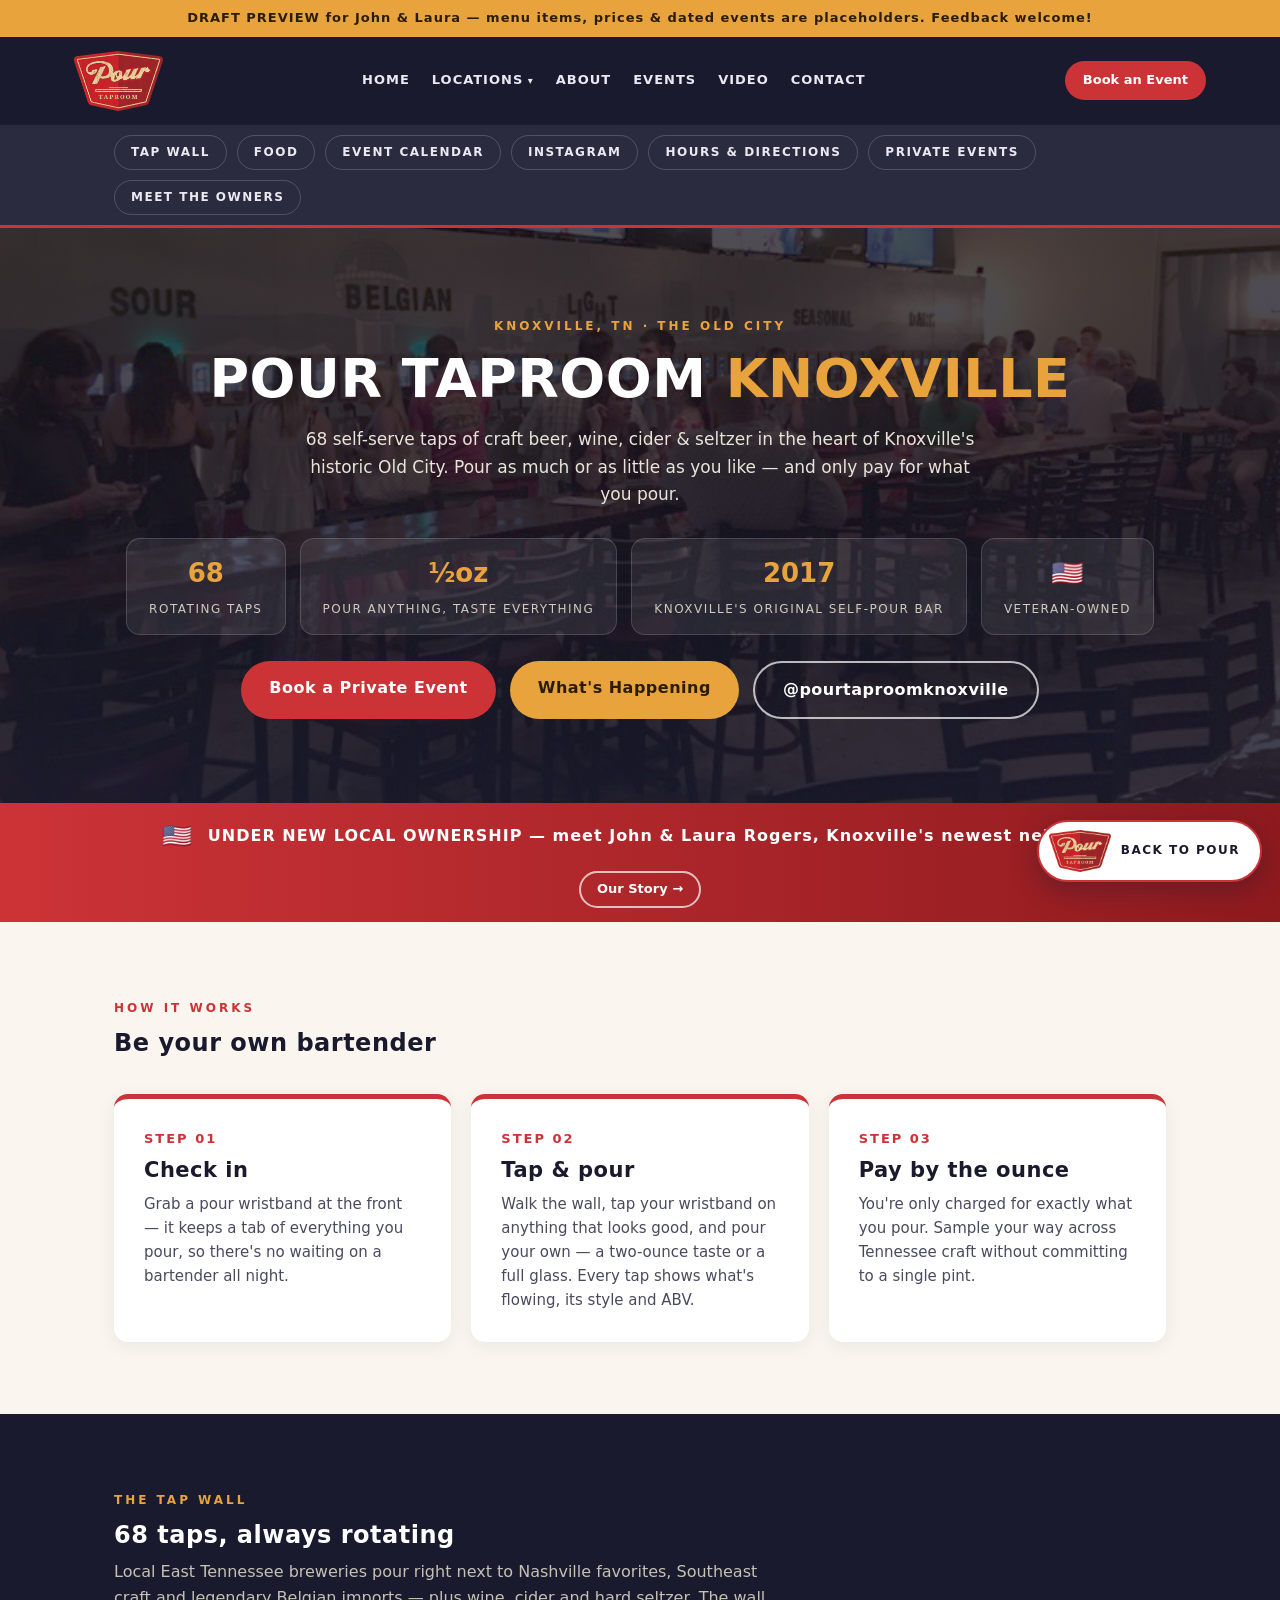
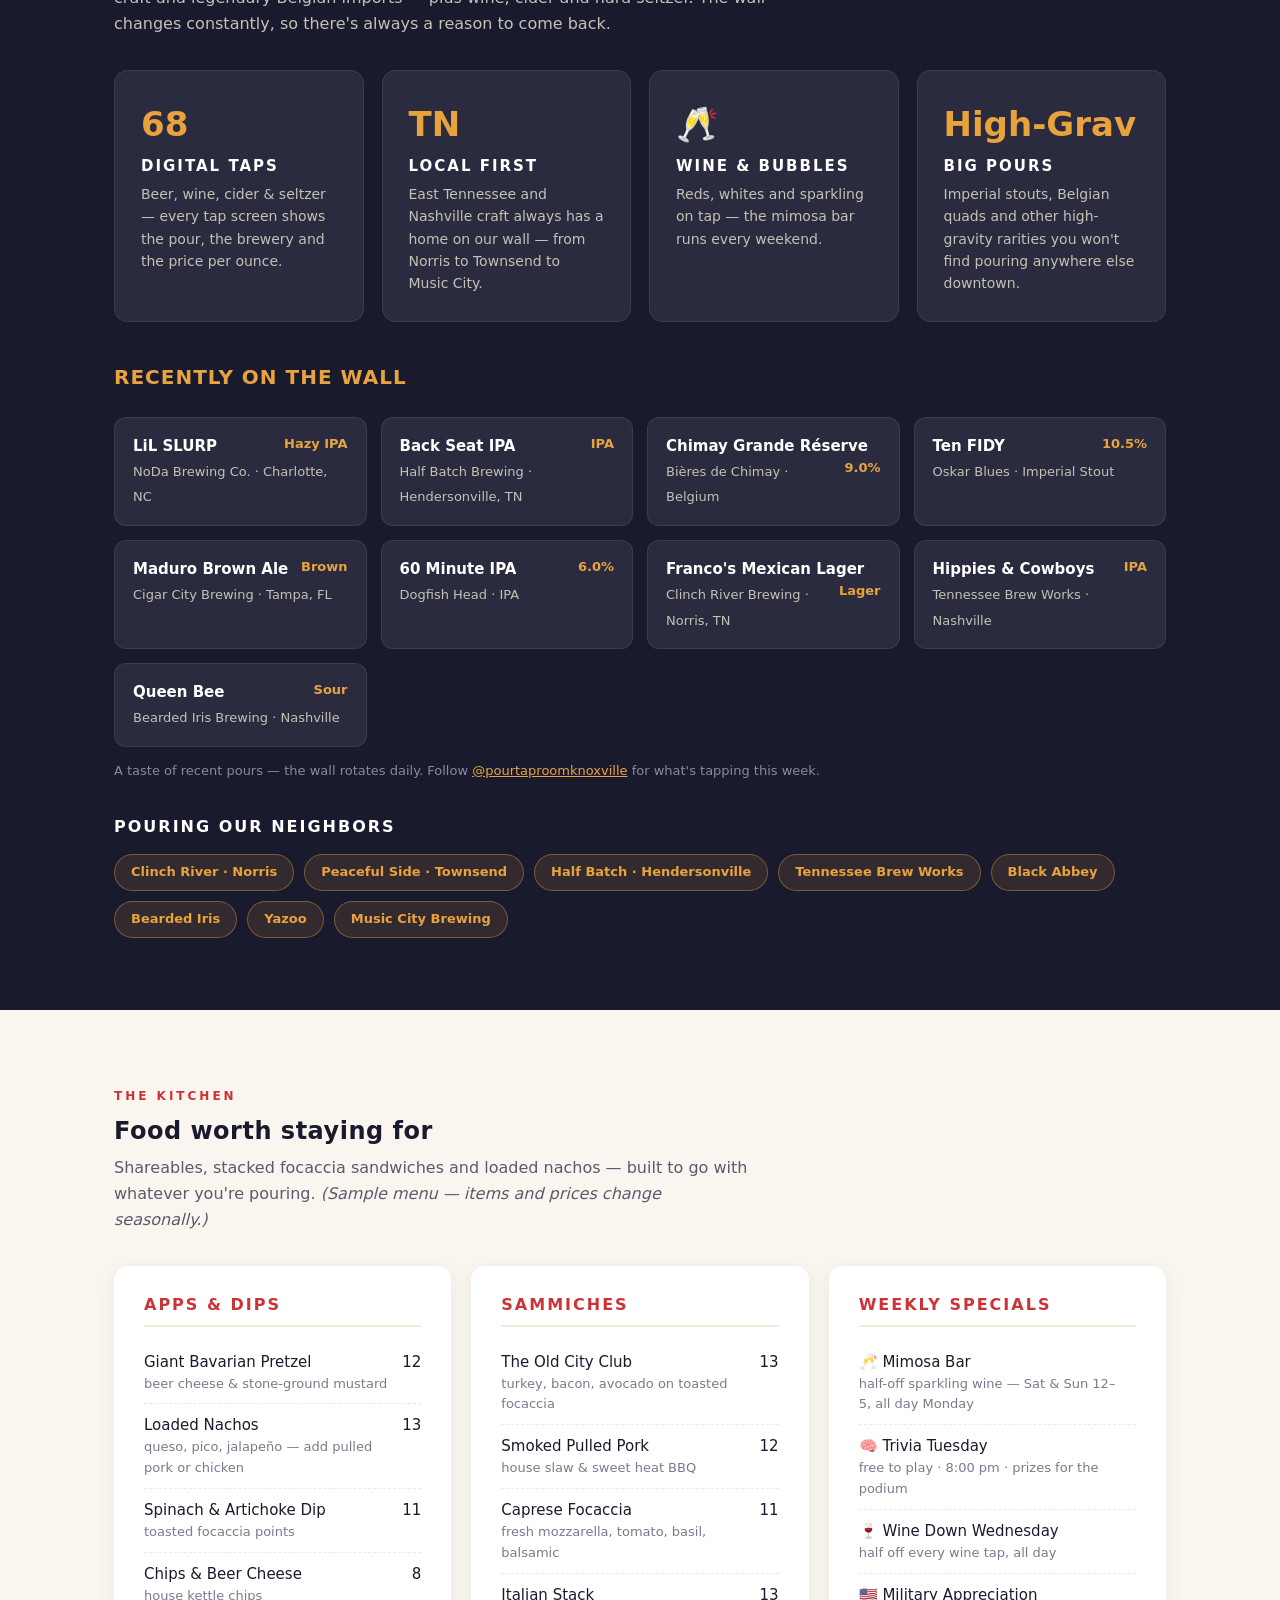
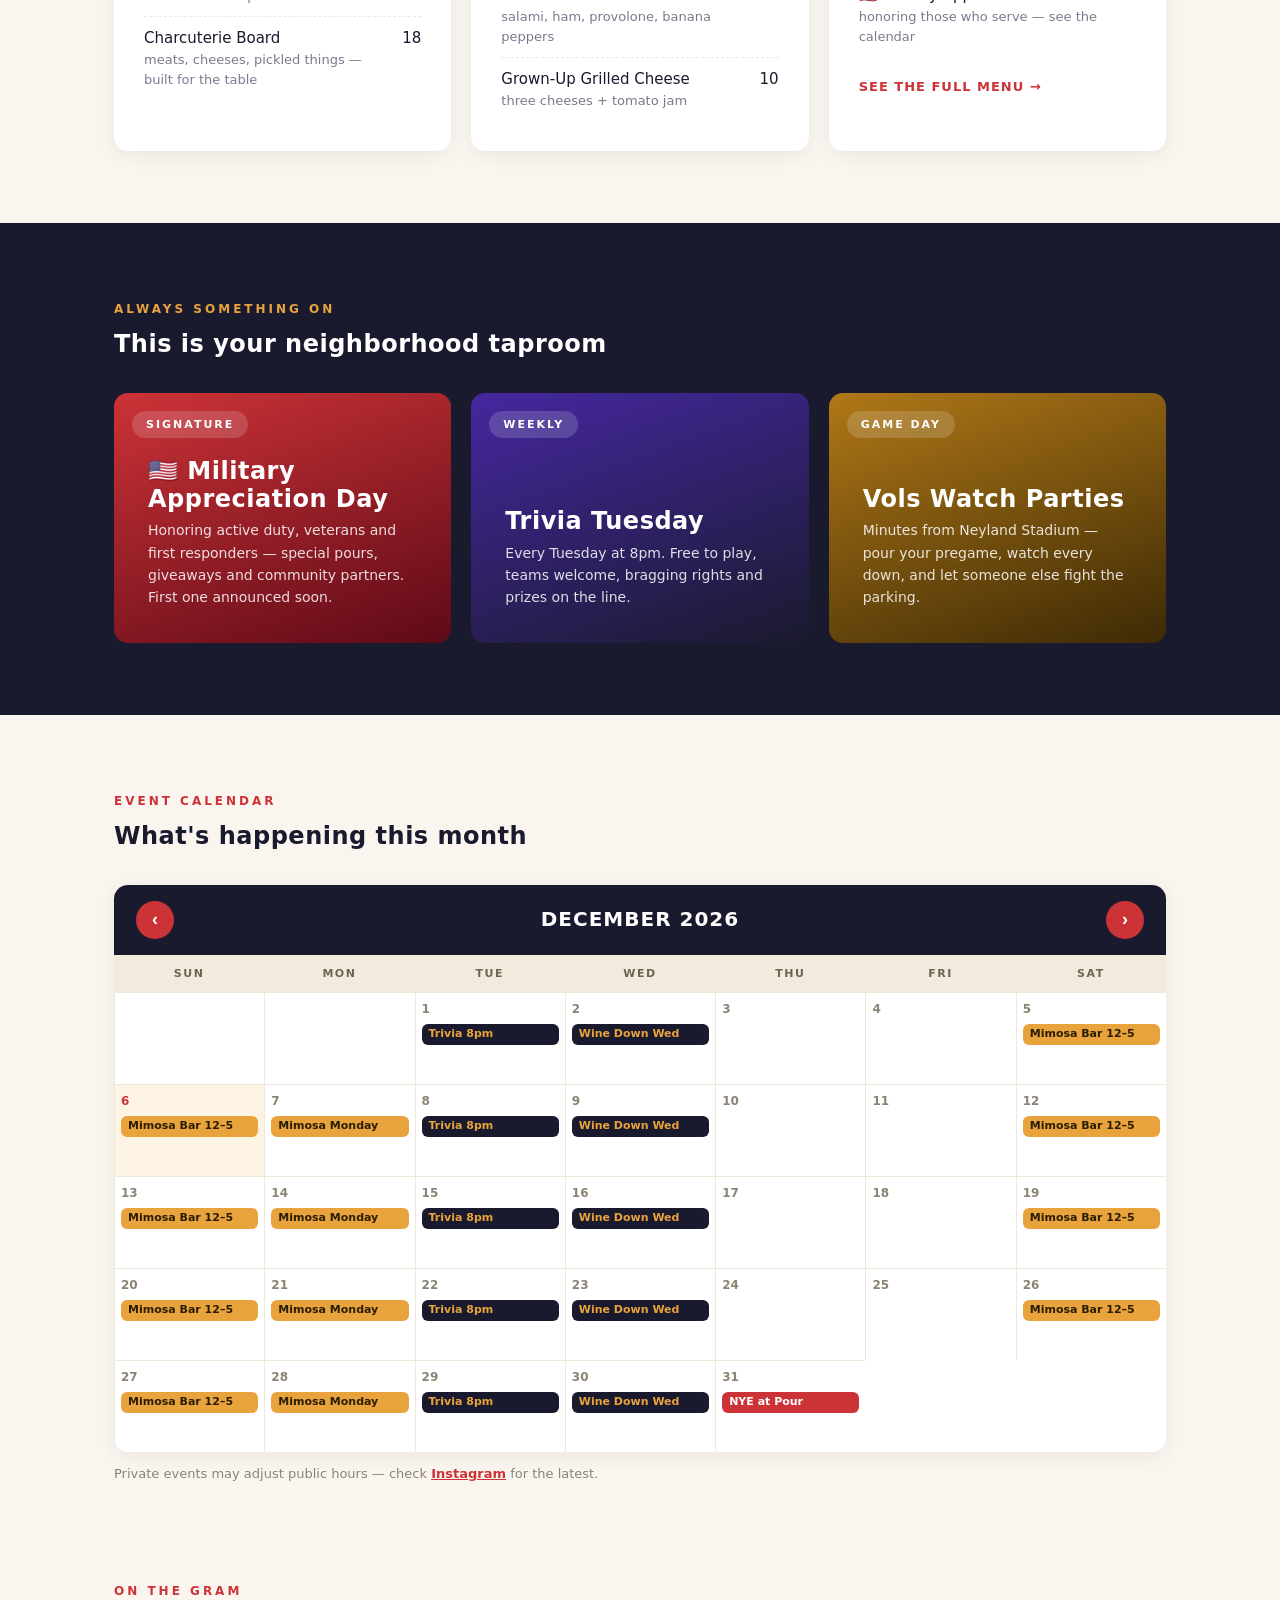
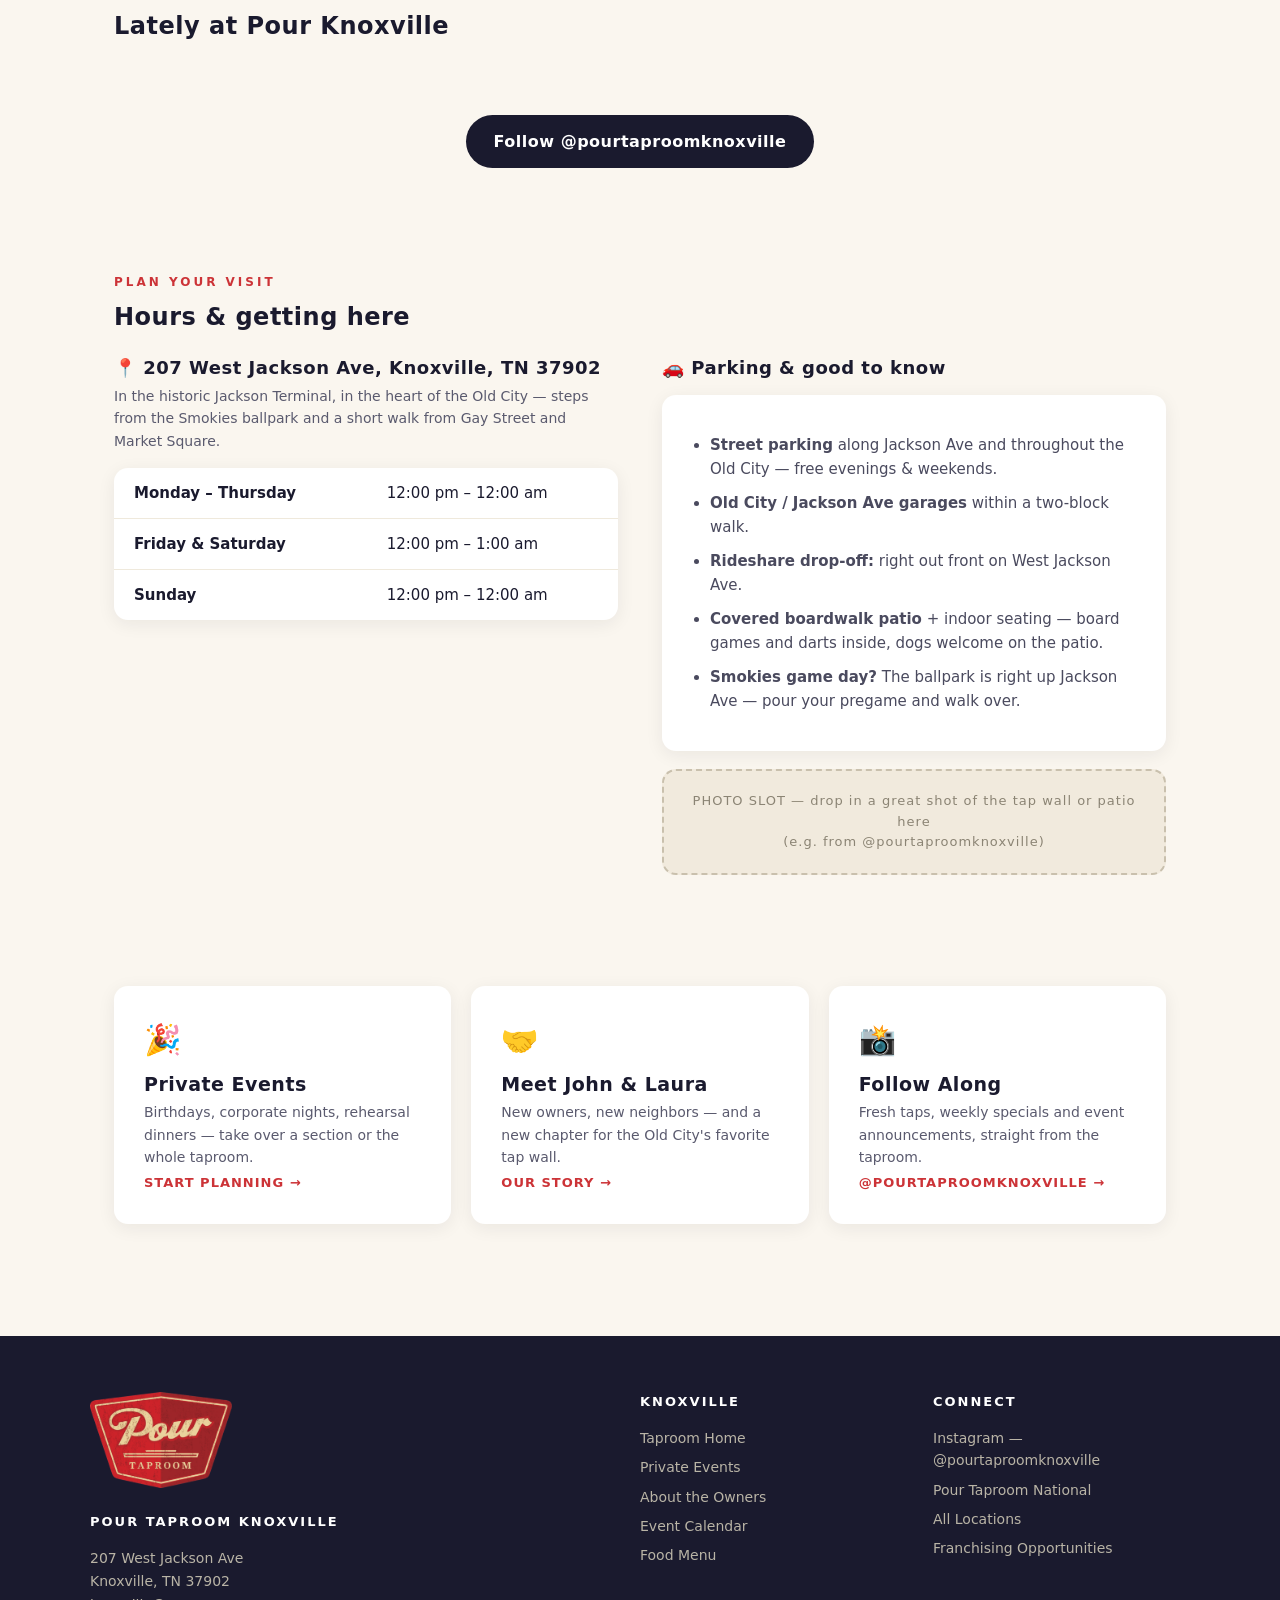
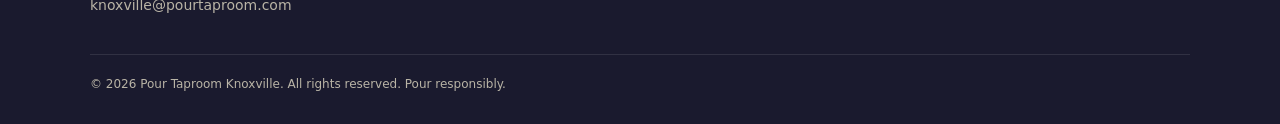
==== index.html @ 6734ab77 "Pour Taproom  draft preview site" ====
<!DOCTYPE html>
<html lang="en">
<head>
<meta charset="UTF-8">
<meta name="viewport" content="width=device-width, initial-scale=1.0">
<title>Knoxville - Pour Taproom</title>
<meta name="description" content="Pour Taproom Knoxville — 68 self-pour taps in the Old City. Craft beer, wine, cider &amp; seltzer by the ounce. Under new local ownership.">
<link rel="icon" href="images/cropped-Logo_red-01.png">
<link rel="stylesheet" href="css/styles.css">
<style>
/* Knoxville page additions */
.kx-subnav{background:var(--ink-soft);border-bottom:3px solid var(--red)}
.kx-subnav .inner{max-width:1100px;margin:0 auto;padding:10px 24px;display:flex;gap:10px;flex-wrap:wrap;align-items:center}
.kx-subnav a{color:#e9e9f2;text-decoration:none;font-size:12px;font-weight:800;letter-spacing:1.5px;text-transform:uppercase;padding:7px 16px;border-radius:999px;border:1px solid rgba(255,255,255,.18)}
.kx-subnav a:hover{color:var(--gold);border-color:var(--gold)}
.pour-list{display:grid;grid-template-columns:repeat(auto-fill,minmax(250px,1fr));gap:14px;margin-top:28px}
.pour-item{background:var(--ink-soft);border:1px solid rgba(255,255,255,.08);border-radius:12px;padding:16px 18px}
.pour-item b{display:block;font-size:15px;color:#fff}
.pour-item span{font-size:13px;color:#c5c1b4}
.pour-item .abv{float:right;color:var(--gold);font-weight:800;font-size:13px}
.brew-chips{display:flex;flex-wrap:wrap;gap:10px;margin-top:18px}
.brew-chips span{background:rgba(232,163,61,.12);border:1px solid rgba(232,163,61,.4);color:var(--gold);border-radius:999px;padding:7px 16px;font-size:13px;font-weight:700}
.menu-card{background:#fff;border-radius:var(--radius);padding:30px;box-shadow:0 4px 18px rgba(26,26,46,.07)}
.menu-card h3{font-size:16px;letter-spacing:2px;text-transform:uppercase;color:var(--red);border-bottom:2px solid var(--cream-dark);padding-bottom:10px}
.menu-card ul{list-style:none;margin-top:14px}
.menu-card li{display:flex;justify-content:space-between;gap:14px;padding:9px 0;border-bottom:1px dashed #efe9dc;font-size:15px}
.menu-card li:last-child{border-bottom:none}
.menu-card li em{font-style:normal;color:#7a7a8e;font-size:13px;display:block}
.menu-grid{display:grid;grid-template-columns:repeat(auto-fit,minmax(280px,1fr));gap:20px;margin-top:34px}
/* Calendar */
.cal-wrap{background:#fff;border-radius:var(--radius);box-shadow:0 4px 18px rgba(26,26,46,.07);overflow:hidden;margin-top:34px}
.cal-head{background:var(--ink);color:#fff;display:flex;align-items:center;justify-content:space-between;padding:16px 22px}
.cal-head h3{font-size:20px;letter-spacing:1px;text-transform:uppercase}
.cal-head button{background:var(--red);border:0;color:#fff;font-size:18px;font-weight:900;width:38px;height:38px;border-radius:999px;cursor:pointer}
.cal-grid{display:grid;grid-template-columns:repeat(7,1fr)}
.cal-dow{background:var(--cream-dark);font-size:11px;font-weight:800;letter-spacing:1.5px;text-transform:uppercase;text-align:center;padding:10px 4px;color:#6b6554}
.cal-cell{min-height:92px;border-top:1px solid #efe9dc;border-left:1px solid #efe9dc;padding:6px;font-size:13px;position:relative}
.cal-cell .d{font-weight:800;color:#8b8474;font-size:12px}
.cal-cell.today{background:#fdf3e2}
.cal-cell.today .d{color:var(--red)}
.cal-ev{display:block;margin-top:4px;background:var(--ink);color:var(--gold);border-radius:6px;padding:3px 7px;font-size:11px;font-weight:700;line-height:1.35}
.cal-ev.red{background:var(--red);color:#fff}
.cal-ev.gold{background:var(--gold);color:#2b1d02}
@media(max-width:700px){.cal-cell{min-height:64px;font-size:10px}.cal-ev{font-size:9px;padding:2px 4px}}
/* Instagram */
.ig-grid{display:grid;grid-template-columns:repeat(auto-fit,minmax(300px,1fr));gap:18px;margin-top:34px;justify-items:center}
.ig-grid blockquote{margin:0 !important;min-width:0 !important;max-width:100% !important}
</style>
</head>
<body>
<div class="preview-banner">DRAFT PREVIEW for John &amp; Laura — menu items, prices &amp; dated events are placeholders. Feedback welcome!</div>

<nav>
  <div class="nav-inner">
    <a class="nav-logo" href="https://pourtaproom.com/"><img src="images/PTRLogo-copy.png" alt="Pour Taproom" style="height:60px"></a>
    <label for="navtoggle" class="nav-burger" aria-label="Menu">&#9776;</label>
    <input type="checkbox" id="navtoggle">
    <div class="nav-links">
      <a href="https://pourtaproom.com/">Home</a>
      <div class="dd"><a href="https://pourtaproom.com/locations/">Locations</a>
        <div class="dd-menu">
          <a href="https://pourtaproomatlanta.com/" target="_blank" rel="noopener">Atlanta</a>
          <a href="https://pourtaproomcharleston.com/" target="_blank" rel="noopener">Charleston</a>
          <a href="https://www.pourtaproomdurham.com/" target="_blank" rel="noopener">Durham</a>
          <a href="https://pourtaproomellicottville.godaddysites.com/" target="_blank" rel="noopener">Ellicottville</a>
          <a href="https://jaxpourtaproom.com/" target="_blank" rel="noopener">Jacksonville</a>
          <a href="./">Knoxville</a>
        </div>
      </div>
      <a href="https://pourtaproom.com/about/">About</a>
      <a href="https://pourtaproom.com/events/">Events</a>
      <a href="https://pourtaproom.com/video/">Video</a>
      <a href="https://pourtaproom.com/contact/">Contact</a>
    </div>
    <a class="nav-cta" href="private-events/">Book an Event</a>
  </div>
</nav>

<div class="kx-subnav">
  <div class="inner">
    <a href="#taps">Tap Wall</a>
    <a href="#menu">Food</a>
    <a href="#calendar">Event Calendar</a>
    <a href="#instagram">Instagram</a>
    <a href="#visit">Hours &amp; Directions</a>
    <a href="private-events/">Private Events</a>
    <a href="about/">Meet the Owners</a>
  </div>
</div>

<div class="page-hero" style="background:linear-gradient(rgba(18,14,24,.74),rgba(26,26,46,.84)),url(/images/knoxville-taproom.jpg) center 62%/cover no-repeat;padding-bottom:84px">
  <span class="kicker" style="color:var(--gold)">Knoxville, TN &middot; The Old City</span>
  <h1>Pour Taproom <em>Knoxville</em></h1>
  <p>68 self-serve taps of craft beer, wine, cider &amp; seltzer in the heart of Knoxville's historic Old City. Pour as much or as little as you like — and only pay for what you pour.</p>
  <div class="hero" style="padding:0;max-width:none">
    <div class="stats" style="margin:30px 0 6px">
      <div class="stat"><b>68</b><span>Rotating Taps</span></div>
      <div class="stat"><b>&frac12;oz</b><span>Pour Anything, Taste Everything</span></div>
      <div class="stat"><b>2017</b><span>Knoxville's Original Self-Pour Bar</span></div>
      <div class="stat"><b>🇺🇸</b><span>Veteran-Owned</span></div>
    </div>
  </div>
  <div class="cta-row">
    <a class="btn btn-red" href="private-events/">Book a Private Event</a>
    <a class="btn btn-gold" href="#calendar">What's Happening</a>
    <a class="btn btn-ghost" href="https://www.instagram.com/pourtaproomknoxville/" target="_blank" rel="noopener">@pourtaproomknoxville</a>
  </div>
</div>

<a href="about/" style="display:block;background:linear-gradient(90deg,#cc3337,#8e1a1e);color:#fff;text-decoration:none"><div style="max-width:1100px;margin:0 auto;padding:14px 24px;display:flex;align-items:center;justify-content:center;gap:16px;flex-wrap:wrap;text-align:center"><span style="font-size:24px">🇺🇸</span><span style="font-weight:800;letter-spacing:1px">UNDER NEW LOCAL OWNERSHIP — meet John &amp; Laura Rogers, Knoxville's newest neighbors</span><span style="border:2px solid rgba(255,255,255,.7);border-radius:999px;padding:6px 16px;font-size:13px;font-weight:800">Our Story &rarr;</span></div></a>

<section class="section" id="how">
  <span class="kicker">How It Works</span>
  <h2>Be your own bartender</h2>
  <div class="steps">
    <div class="step"><div class="num">STEP 01</div><h3>Check in</h3><p>Grab a pour wristband at the front — it keeps a tab of everything you pour, so there's no waiting on a bartender all night.</p></div>
    <div class="step"><div class="num">STEP 02</div><h3>Tap &amp; pour</h3><p>Walk the wall, tap your wristband on anything that looks good, and pour your own — a two-ounce taste or a full glass. Every tap shows what's flowing, its style and ABV.</p></div>
    <div class="step"><div class="num">STEP 03</div><h3>Pay by the ounce</h3><p>You're only charged for exactly what you pour. Sample your way across Tennessee craft without committing to a single pint.</p></div>
  </div>
</section>

<div class="dark-band">
  <section class="section" id="taps">
    <span class="kicker" style="color:var(--gold)">The Tap Wall</span>
    <h2>68 taps, always rotating</h2>
    <p style="color:#c5c1b4;max-width:680px;margin-top:10px">Local East Tennessee breweries pour right next to Nashville favorites, Southeast craft and legendary Belgian imports — plus wine, cider and hard seltzer. The wall changes constantly, so there's always a reason to come back.</p>
    <div class="tap-grid">
      <div class="tap-card"><b>68</b><h4>Digital Taps</h4><p>Beer, wine, cider &amp; seltzer — every tap screen shows the pour, the brewery and the price per ounce.</p></div>
      <div class="tap-card"><b>TN</b><h4>Local First</h4><p>East Tennessee and Nashville craft always has a home on our wall — from Norris to Townsend to Music City.</p></div>
      <div class="tap-card"><b>🥂</b><h4>Wine &amp; Bubbles</h4><p>Reds, whites and sparkling on tap — the mimosa bar runs every weekend.</p></div>
      <div class="tap-card"><b>High-Grav</b><h4>Big Pours</h4><p>Imperial stouts, Belgian quads and other high-gravity rarities you won't find pouring anywhere else downtown.</p></div>
    </div>
    <!-- LIVE TAP LIST SLOT ================================================
         The Atlanta site shows a live, always-current tap list by embedding
         iPourIt's "on tap" iframe (Beltline example):
           <iframe src="https://ipourit.com/ontapiframe?barid=386&wrapper=true"
                   style="width:100%;height:480px;border:0;background:#fff"
                   loading="lazy" title="Live tap list"></iframe>
         Knoxville runs a digital tap system but its public embed is not
         enabled (confirmed: no Knoxville venue exists on this endpoint).
         ACTION for John & Laura: ask iPourIt support (ipouritinc.com) for
         the venue's "on tap iframe" link / bar id, then replace the static
         "Recently on the wall" grid below with the iframe above.
         ================================================================= -->
    <h3 style="margin-top:44px;font-size:20px;letter-spacing:1px;text-transform:uppercase;color:var(--gold)">Recently on the wall</h3>
    <div class="pour-list">
      <div class="pour-item"><b>LiL SLURP <span class="abv">Hazy IPA</span></b><span>NoDa Brewing Co. &middot; Charlotte, NC</span></div>
      <div class="pour-item"><b>Back Seat IPA <span class="abv">IPA</span></b><span>Half Batch Brewing &middot; Hendersonville, TN</span></div>
      <div class="pour-item"><b>Chimay Grande R&eacute;serve <span class="abv">9.0%</span></b><span>Bi&egrave;res de Chimay &middot; Belgium</span></div>
      <div class="pour-item"><b>Ten FIDY <span class="abv">10.5%</span></b><span>Oskar Blues &middot; Imperial Stout</span></div>
      <div class="pour-item"><b>Maduro Brown Ale <span class="abv">Brown</span></b><span>Cigar City Brewing &middot; Tampa, FL</span></div>
      <div class="pour-item"><b>60 Minute IPA <span class="abv">6.0%</span></b><span>Dogfish Head &middot; IPA</span></div>
      <div class="pour-item"><b>Franco's Mexican Lager <span class="abv">Lager</span></b><span>Clinch River Brewing &middot; Norris, TN</span></div>
      <div class="pour-item"><b>Hippies &amp; Cowboys <span class="abv">IPA</span></b><span>Tennessee Brew Works &middot; Nashville</span></div>
      <div class="pour-item"><b>Queen Bee <span class="abv">Sour</span></b><span>Bearded Iris Brewing &middot; Nashville</span></div>
    </div>
    <p style="font-size:13px;color:#8d889c;margin-top:14px">A taste of recent pours — the wall rotates daily. Follow <a href="https://www.instagram.com/pourtaproomknoxville/" target="_blank" rel="noopener" style="color:var(--gold)">@pourtaproomknoxville</a> for what's tapping this week.</p>
    <h3 style="margin-top:36px;font-size:16px;letter-spacing:2px;text-transform:uppercase">Pouring our neighbors</h3>
    <div class="brew-chips">
      <span>Clinch River &middot; Norris</span>
      <span>Peaceful Side &middot; Townsend</span>
      <span>Half Batch &middot; Hendersonville</span>
      <span>Tennessee Brew Works</span>
      <span>Black Abbey</span>
      <span>Bearded Iris</span>
      <span>Yazoo</span>
      <span>Music City Brewing</span>
    </div>
  </section>
</div>

<section class="section" id="menu">
  <span class="kicker">The Kitchen</span>
  <h2>Food worth staying for</h2>
  <p style="color:#5a5a6e;max-width:640px;margin-top:10px">Shareables, stacked focaccia sandwiches and loaded nachos — built to go with whatever you're pouring. <em>(Sample menu — items and prices change seasonally.)</em></p>
  <div class="menu-grid">
    <div class="menu-card">
      <h3>Apps &amp; Dips</h3>
      <ul>
        <li><span>Giant Bavarian Pretzel<em>beer cheese &amp; stone-ground mustard</em></span><span>12</span></li>
        <li><span>Loaded Nachos<em>queso, pico, jalape&ntilde;o — add pulled pork or chicken</em></span><span>13</span></li>
        <li><span>Spinach &amp; Artichoke Dip<em>toasted focaccia points</em></span><span>11</span></li>
        <li><span>Chips &amp; Beer Cheese<em>house kettle chips</em></span><span>8</span></li>
        <li><span>Charcuterie Board<em>meats, cheeses, pickled things — built for the table</em></span><span>18</span></li>
      </ul>
    </div>
    <div class="menu-card">
      <h3>Sammiches</h3>
      <ul>
        <li><span>The Old City Club<em>turkey, bacon, avocado on toasted focaccia</em></span><span>13</span></li>
        <li><span>Smoked Pulled Pork<em>house slaw &amp; sweet heat BBQ</em></span><span>12</span></li>
        <li><span>Caprese Focaccia<em>fresh mozzarella, tomato, basil, balsamic</em></span><span>11</span></li>
        <li><span>Italian Stack<em>salami, ham, provolone, banana peppers</em></span><span>13</span></li>
        <li><span>Grown-Up Grilled Cheese<em>three cheeses + tomato jam</em></span><span>10</span></li>
      </ul>
    </div>
    <div class="menu-card">
      <h3>Weekly Specials</h3>
      <ul>
        <li><span>🥂 Mimosa Bar<em>half-off sparkling wine — Sat &amp; Sun 12–5, all day Monday</em></span><span></span></li>
        <li><span>🧠 Trivia Tuesday<em>free to play &middot; 8:00 pm &middot; prizes for the podium</em></span><span></span></li>
        <li><span>🍷 Wine Down Wednesday<em>half off every wine tap, all day</em></span><span></span></li>
        <li><span>🇺🇸 Military Appreciation<em>honoring those who serve — see the calendar</em></span><span></span></li>
      </ul>
      <p style="margin-top:16px"><a href="images/knoxville-menu.png" target="_blank" rel="noopener" style="color:var(--red);font-weight:800;font-size:13px;letter-spacing:1px;text-transform:uppercase;text-decoration:none">See the full menu &rarr;</a></p>
    </div>
  </div>
</section>

<div class="dark-band">
  <section class="section" id="events">
    <span class="kicker" style="color:var(--gold)">Always Something On</span>
    <h2>This is your neighborhood taproom</h2>
    <div class="event-cards">
      <div class="event-card ec-5k" style="min-height:250px"><span class="tag">Signature</span><h3>🇺🇸 Military Appreciation Day</h3><p>Honoring active duty, veterans and first responders — special pours, giveaways and community partners. First one announced soon.</p></div>
      <div class="event-card ec-trivia"><span class="tag">Weekly</span><h3>Trivia Tuesday</h3><p>Every Tuesday at 8pm. Free to play, teams welcome, bragging rights and prizes on the line.</p></div>
      <div class="event-card ec-live"><span class="tag">Game Day</span><h3>Vols Watch Parties</h3><p>Minutes from Neyland Stadium — pour your pregame, watch every down, and let someone else fight the parking.</p></div>
    </div>
  </section>
</div>

<section class="section" id="calendar">
  <span class="kicker">Event Calendar</span>
  <h2>What's happening this month</h2>
  <div class="cal-wrap">
    <div class="cal-head">
      <button id="cal-prev" aria-label="Previous month">&lsaquo;</button>
      <h3 id="cal-title">Month</h3>
      <button id="cal-next" aria-label="Next month">&rsaquo;</button>
    </div>
    <div class="cal-grid" id="cal-grid"></div>
  </div>
  <p style="font-size:13px;color:#8b8474;margin-top:12px">Private events may adjust public hours — check <a href="https://www.instagram.com/pourtaproomknoxville/" target="_blank" rel="noopener" style="color:var(--red);font-weight:700">Instagram</a> for the latest.</p>
</section>

<section class="section" id="instagram" style="padding-top:20px">
  <span class="kicker">On the Gram</span>
  <h2>Lately at Pour Knoxville</h2>
  <div class="ig-grid">
    <blockquote class="instagram-media" data-instgrm-permalink="https://www.instagram.com/p/DfCfC1uEeIw/" data-instgrm-version="14"></blockquote>
    <blockquote class="instagram-media" data-instgrm-permalink="https://www.instagram.com/p/Dejs-nOkSBv/" data-instgrm-version="14"></blockquote>
    <blockquote class="instagram-media" data-instgrm-permalink="https://www.instagram.com/p/DeMdqXVkWGX/" data-instgrm-version="14"></blockquote>
    <blockquote class="instagram-media" data-instgrm-permalink="https://www.instagram.com/p/Dd_s308l4uX/" data-instgrm-version="14"></blockquote>
  </div>
  <script async src="https://www.instagram.com/embed.js"></script>
  <p style="text-align:center;margin-top:22px"><a class="btn btn-dark" href="https://www.instagram.com/pourtaproomknoxville/" target="_blank" rel="noopener">Follow @pourtaproomknoxville</a></p>
</section>

<section class="section" id="visit" style="padding-top:28px">
  <span class="kicker">Plan Your Visit</span>
  <h2>Hours &amp; getting here</h2>
  <div class="visit" style="margin-top:26px">
    <div>
      <h3 style="font-size:18px">&#128205; 207 West Jackson Ave, Knoxville, TN 37902</h3>
      <p style="font-size:14px;color:#5a5a6e;margin-top:6px">In the historic Jackson Terminal, in the heart of the Old City — steps from the Smokies ballpark and a short walk from Gay Street and Market Square.</p>
      <table class="hours-table">
        <tr><td>Monday &ndash; Thursday</td><td>12:00 pm &ndash; 12:00 am</td></tr>
        <tr><td>Friday &amp; Saturday</td><td>12:00 pm &ndash; 1:00 am</td></tr>
        <tr><td>Sunday</td><td>12:00 pm &ndash; 12:00 am</td></tr>
      </table>
      <iframe src="https://maps.google.com/maps?q=Pour%20Taproom%20207%20West%20Jackson%20Ave%20Knoxville%20TN&output=embed" style="width:100%;height:260px;border:0;border-radius:14px;margin-top:16px" loading="lazy" title="Map to Pour Taproom Knoxville"></iframe>
    </div>
    <div>
      <h3 style="font-size:18px">&#128663; Parking &amp; good to know</h3>
      <div class="parking">
        <ul>
          <li><b>Street parking</b> along Jackson Ave and throughout the Old City — free evenings &amp; weekends.</li>
          <li><b>Old City / Jackson Ave garages</b> within a two-block walk.</li>
          <li><b>Rideshare drop-off:</b> right out front on West Jackson Ave.</li>
          <li><b>Covered boardwalk patio</b> + indoor seating — board games and darts inside, dogs welcome on the patio.</li>
          <li><b>Smokies game day?</b> The ballpark is right up Jackson Ave — pour your pregame and walk over.</li>
        </ul>
      </div>
      <div class="photo-slot" style="margin-top:18px">PHOTO SLOT — drop in a great shot of the tap wall or patio here<br>(e.g. from @pourtaproomknoxville)</div>
    </div>
  </div>
</section>

<section class="section" style="padding-top:10px">
  <div class="strip">
    <a href="private-events/"><div class="emoji">🎉</div><h4>Private Events</h4><p>Birthdays, corporate nights, rehearsal dinners — take over a section or the whole taproom.</p><span class="go">Start Planning &rarr;</span></a>
    <a href="about/"><div class="emoji">🤝</div><h4>Meet John &amp; Laura</h4><p>New owners, new neighbors — and a new chapter for the Old City's favorite tap wall.</p><span class="go">Our Story &rarr;</span></a>
    <a href="https://www.instagram.com/pourtaproomknoxville/" target="_blank" rel="noopener"><div class="emoji">📸</div><h4>Follow Along</h4><p>Fresh taps, weekly specials and event announcements, straight from the taproom.</p><span class="go">@pourtaproomknoxville &rarr;</span></a>
  </div>
</section>

<a class="home-fab" href="https://pourtaproom.com/" aria-label="Back to the Pour Taproom master page">
  <img src="images/PTRLogo-copy.png" alt="Pour Taproom logo">
  <span>Back to Pour</span>
</a>

<footer>
  <div class="foot-inner">
    <div>
      <img src="images/PTRLogo-copy.png" alt="Pour Taproom" style="height:96px;margin-bottom:12px">
      <h5 style="margin-top:4px">Pour Taproom Knoxville</h5>
      <p style="font-size:14px;line-height:1.7">207 West Jackson Ave<br>Knoxville, TN 37902<br>knoxville@pourtaproom.com</p>
    </div>
    <div>
      <h5>Knoxville</h5>
      <a href="./">Taproom Home</a>
      <a href="private-events/">Private Events</a>
      <a href="about/">About the Owners</a>
      <a href="./#calendar">Event Calendar</a>
      <a href="./#menu">Food Menu</a>
    </div>
    <div>
      <h5>Connect</h5>
      <a href="https://www.instagram.com/pourtaproomknoxville/" target="_blank" rel="noopener">Instagram — @pourtaproomknoxville</a>
      <a href="https://pourtaproom.com/">Pour Taproom National</a>
      <a href="https://pourtaproom.com/locations/">All Locations</a>
      <a href="https://pourtaproom.com/contact/">Franchising Opportunities</a>
    </div>
  </div>
  <div class="legal">
    <span>&copy; 2026 Pour Taproom Knoxville. All rights reserved. Pour responsibly.</span>
  </div>
</footer>

<script>
/* ===== EVENT CALENDAR =====
   Edit the two lists below to manage the calendar.
   recurring: weekday 0=Sun ... 6=Sat. oneoff: exact dates (YYYY-MM-DD). */
const recurring = [
  {weekday: 2, title: "Trivia 8pm", cls: ""},
  {weekday: 3, title: "Wine Down Wed", cls: ""},
  {weekday: 6, title: "Mimosa Bar 12–5", cls: "gold"},
  {weekday: 0, title: "Mimosa Bar 12–5", cls: "gold"},
  {weekday: 1, title: "Mimosa Monday", cls: "gold"}
];
const oneoff = [
  {date: "2026-11-11", title: "🇺🇸 Military Appreciation Day", cls: "red"},
  {date: "2026-11-28", title: "Vols Watch Party", cls: "red"},
  {date: "2026-12-31", title: "NYE at Pour", cls: "red"}
];
let view = new Date(); view.setDate(1);
const $ = id => document.getElementById(id);
function render(){
  const y = view.getFullYear(), m = view.getMonth();
  $("cal-title").textContent = view.toLocaleString("en-US",{month:"long",year:"numeric"});
  const grid = $("cal-grid"); grid.innerHTML = "";
  ["Sun","Mon","Tue","Wed","Thu","Fri","Sat"].forEach(d=>{
    const el = document.createElement("div"); el.className="cal-dow"; el.textContent=d; grid.appendChild(el);
  });
  const first = new Date(y,m,1).getDay(), days = new Date(y,m+1,0).getDate();
  const today = new Date();
  for(let i=0;i<first;i++){const el=document.createElement("div");el.className="cal-cell";grid.appendChild(el);}
  for(let d=1;d<=days;d++){
    const cell = document.createElement("div"); cell.className="cal-cell";
    const dt = new Date(y,m,d);
    if(dt.toDateString()===today.toDateString()) cell.classList.add("today");
    cell.innerHTML = '<span class="d">'+d+'</span>';
    const iso = y+"-"+String(m+1).padStart(2,"0")+"-"+String(d).padStart(2,"0");
    oneoff.filter(e=>e.date===iso).forEach(e=>{
      cell.innerHTML += '<span class="cal-ev '+(e.cls||"")+'">'+e.title+'</span>';
    });
    recurring.filter(e=>e.weekday===dt.getDay()).forEach(e=>{
      cell.innerHTML += '<span class="cal-ev '+(e.cls||"")+'">'+e.title+'</span>';
    });
    grid.appendChild(cell);
  }
}
$("cal-prev").onclick = ()=>{view.setMonth(view.getMonth()-1);render();};
$("cal-next").onclick = ()=>{view.setMonth(view.getMonth()+1);render();};
render();
</script>

</body>
</html>
---- css/styles.css ----
:root{
    --red:#cc3337; --red-dark:#9e2226; --ink:#1a1a2e; --ink-soft:#2b2b40;
    --cream:#faf6ef; --cream-dark:#f1eadd; --gold:#e8a33d; --white:#ffffff;
    --radius:14px;
  }
  *{margin:0;padding:0;box-sizing:border-box}
  html{scroll-behavior:smooth}
  body{font-family:'Avenir Next','Segoe UI',system-ui,-apple-system,sans-serif;background:var(--cream);color:var(--ink);line-height:1.6}
  h1,h2,h3,h4{font-weight:800;letter-spacing:.5px;line-height:1.15}
  .kicker{display:inline-block;font-size:12px;font-weight:800;letter-spacing:3px;text-transform:uppercase;color:var(--red);margin-bottom:12px}
  .section{max-width:1100px;margin:0 auto;padding:72px 24px}
  .btn{display:inline-block;padding:14px 28px;border-radius:999px;font-weight:800;text-decoration:none;letter-spacing:.5px;transition:transform .15s ease, box-shadow .15s ease}
  .btn:hover{transform:translateY(-2px);box-shadow:0 8px 24px rgba(0,0,0,.18)}
  .btn-red{background:var(--red);color:#fff}
  .btn-ghost{background:transparent;color:#fff;border:2px solid rgba(255,255,255,.7)}
  .btn-dark{background:var(--ink);color:#fff}
  /* NAV */
  nav{position:sticky;top:0;z-index:50;background:var(--ink);color:#fff}
  .nav-inner{max-width:1180px;margin:0 auto;display:flex;align-items:center;justify-content:space-between;padding:14px 24px;gap:16px}
  .nav-logo{display:flex;align-items:center;gap:10px;font-weight:900;font-size:20px;letter-spacing:1px;color:#fff;text-decoration:none}
  .nav-logo .shield{background:var(--red);border-radius:6px;padding:3px 10px;font-style:italic}
  .nav-links{display:flex;gap:22px;flex-wrap:wrap;font-size:13px;font-weight:700;letter-spacing:1px;text-transform:uppercase}
  .nav-links a{color:#e9e9f2;text-decoration:none}
  .nav-links a:hover{color:var(--gold)}
  .nav-cta{background:var(--red);color:#fff;padding:9px 18px;border-radius:999px;font-size:13px;font-weight:800;text-decoration:none;white-space:nowrap}
  /* HERO */
  header{background:linear-gradient(rgba(18,14,24,.72),rgba(26,26,46,.88)),url(/images/img-01.jpg) center 40%/cover no-repeat;color:#fff;position:relative;overflow:hidden}
  header::after{content:"";position:absolute;inset:0;background:
    radial-gradient(600px 300px at 85% 20%, rgba(232,163,61,.18), transparent 60%),
    radial-gradient(500px 260px at 10% 90%, rgba(204,51,55,.25), transparent 60%)}
  .hero{max-width:1100px;margin:0 auto;padding:110px 24px 90px;position:relative;z-index:1;text-align:center}
  .hero h1{font-size:clamp(38px,7vw,72px);text-transform:uppercase}
  .hero h1 em{font-style:normal;color:var(--gold)}
  .hero p.lede{max-width:640px;margin:22px auto 8px;font-size:19px;color:#e8e4da}
  .hero .stats{display:flex;gap:14px;justify-content:center;flex-wrap:wrap;margin:34px 0 38px}
  .stat{background:rgba(255,255,255,.08);border:1px solid rgba(255,255,255,.15);border-radius:var(--radius);padding:14px 22px;min-width:130px}
  .stat b{display:block;font-size:26px;color:var(--gold)}
  .stat span{font-size:12px;letter-spacing:1.5px;text-transform:uppercase;color:#cfcabd}
  .hero .cta-row{display:flex;gap:14px;justify-content:center;flex-wrap:wrap}
  .closed-mondays{margin-top:26px;font-size:13px;letter-spacing:2px;text-transform:uppercase;color:#b8b2a4}
  /* HOW IT WORKS */
  .steps{display:grid;grid-template-columns:repeat(auto-fit,minmax(240px,1fr));gap:20px;margin-top:36px}
  .step{background:#fff;border-radius:var(--radius);padding:30px;box-shadow:0 4px 18px rgba(26,26,46,.07);border-top:5px solid var(--red)}
  .step .num{font-size:13px;font-weight:900;color:var(--red);letter-spacing:2px}
  .step h3{margin:8px 0 10px;font-size:21px}
  .step p{font-size:15px;color:#4a4a5e}
  /* TAP WALL */
  .dark-band{background:var(--ink);color:#fff}
  .tap-grid{display:grid;grid-template-columns:repeat(auto-fit,minmax(200px,1fr));gap:18px;margin-top:34px}
  .tap-card{background:var(--ink-soft);border-radius:var(--radius);padding:26px;border:1px solid rgba(255,255,255,.08)}
  .tap-card b{font-size:34px;color:var(--gold);display:block}
  .tap-card h4{font-size:15px;letter-spacing:2px;text-transform:uppercase;margin:6px 0 8px}
  .tap-card p{font-size:14px;color:#c5c1b4}
  /* PIZZA DYNAMO */
  .pd{display:grid;grid-template-columns:1.1fr .9fr;gap:44px;align-items:center}
  @media(max-width:820px){.pd{grid-template-columns:1fr}}
  .pd-visual{background:linear-gradient(145deg,#cc3337,#8e1a1e);border-radius:var(--radius);color:#fff;padding:46px 38px;text-align:center;box-shadow:0 14px 40px rgba(204,51,55,.28)}
  .pd-visual .pizza{font-size:64px}
  .pd-visual h3{font-size:30px;text-transform:uppercase;margin:12px 0 6px;font-style:italic}
  .pd-visual p{color:#ffd9de;font-size:15px}
  .photo-slot{border:2px dashed #c9c0ad;border-radius:var(--radius);padding:20px;text-align:center;color:#8b8474;font-size:13px;letter-spacing:1px;margin-top:16px;background:var(--cream-dark)}
  /* HOURS / VISIT */
  .visit{display:grid;grid-template-columns:1fr 1fr;gap:44px}
  @media(max-width:820px){.visit{grid-template-columns:1fr}.tour-grid{grid-template-columns:1fr !important}.pizza-gallery{grid-template-columns:1fr 1fr !important}}
  .hours-table{width:100%;border-collapse:collapse;margin-top:16px;background:#fff;border-radius:var(--radius);overflow:hidden;box-shadow:0 4px 18px rgba(26,26,46,.07)}
  .hours-table td{padding:13px 20px;border-bottom:1px solid #efe9dc;font-size:15px}
  .hours-table tr:last-child td{border-bottom:none}
  .hours-table td:first-child{font-weight:700}
  .hours-table .closed td{color:var(--red);font-weight:800}
  .parking{background:#fff;border-radius:var(--radius);padding:28px;box-shadow:0 4px 18px rgba(26,26,46,.07);margin-top:16px}
  .parking li{margin:10px 0 10px 20px;font-size:15px;color:#4a4a5e}
  /* EVENTS */
  .event-cards{display:grid;grid-template-columns:repeat(auto-fit,minmax(280px,1fr));gap:20px;margin-top:34px}
  .event-card{border-radius:var(--radius);padding:34px;color:#fff;position:relative;overflow:hidden;min-height:210px;display:flex;flex-direction:column;justify-content:flex-end}
  .ec-trivia{background:linear-gradient(160deg,#4527a0,#1a1a2e)}
  .ec-5k{background:linear-gradient(160deg,#cc3337,#5e0a17)}
  .ec-live{background:linear-gradient(160deg,#b07817,#3d2a05)}
  .event-card .tag{position:absolute;top:18px;left:18px;background:rgba(255,255,255,.16);padding:5px 14px;border-radius:999px;font-size:11px;font-weight:800;letter-spacing:2px;text-transform:uppercase}
  .event-card h3{font-size:24px;margin-bottom:6px}
  .event-card p{font-size:14px;color:rgba(255,255,255,.85)}
  /* PRIVATE EVENTS */
  .pe-wrap{display:grid;grid-template-columns:1fr 1fr;gap:44px;align-items:start}
  @media(max-width:820px){.pe-wrap{grid-template-columns:1fr}}
  .spec-list{margin-top:18px}
  .spec-list li{list-style:none;padding:12px 0 12px 34px;position:relative;border-bottom:1px solid rgba(255,255,255,.12);font-size:15px;color:#ddd8ca}
  .spec-list li::before{content:"✓";position:absolute;left:4px;color:var(--gold);font-weight:900}
  .router{background:rgba(255,255,255,.07);border:1px solid rgba(255,255,255,.14);border-radius:var(--radius);padding:26px;margin-top:8px}
  .router h4{font-size:16px;letter-spacing:1px;text-transform:uppercase;margin-bottom:14px;color:var(--gold)}
  .router .row{display:flex;justify-content:space-between;align-items:center;gap:14px;padding:14px 0;border-bottom:1px solid rgba(255,255,255,.1);flex-wrap:wrap}
  .router .row:last-child{border-bottom:none}
  .router .row p{font-size:14px;color:#d8d3c5}
  .router .row .btn{padding:10px 20px;font-size:13px}
  /* CTA STRIP */
  .strip{display:grid;grid-template-columns:repeat(auto-fit,minmax(240px,1fr));gap:20px}
  .strip a{display:block;background:#fff;border-radius:var(--radius);padding:30px;text-decoration:none;color:var(--ink);box-shadow:0 4px 18px rgba(26,26,46,.07);transition:transform .15s ease}
  .strip a:hover{transform:translateY(-3px)}
  .strip .emoji{font-size:30px}
  .strip h4{margin:10px 0 6px;font-size:19px}
  .strip p{font-size:14px;color:#5a5a6e}
  .strip .go{color:var(--red);font-weight:800;font-size:13px;letter-spacing:1px;text-transform:uppercase}
  /* FOOTER */
  footer{background:var(--ink);color:#b9b4a6;padding:56px 24px 30px;margin-top:40px}
  .foot-inner{max-width:1100px;margin:0 auto;display:grid;grid-template-columns:2fr 1fr 1fr;gap:36px}
  @media(max-width:820px){.foot-inner{grid-template-columns:1fr}}
  footer h5{color:#fff;font-size:13px;letter-spacing:2px;text-transform:uppercase;margin-bottom:14px}
  footer a{color:#b9b4a6;text-decoration:none;display:block;margin:7px 0;font-size:14px}
  footer a:hover{color:var(--gold)}
  .legal{max-width:1100px;margin:36px auto 0;padding-top:20px;border-top:1px solid rgba(255,255,255,.1);font-size:12px;display:flex;justify-content:space-between;flex-wrap:wrap;gap:10px}
  .preview-banner{background:var(--gold);color:#2b1d02;text-align:center;font-size:13px;font-weight:800;letter-spacing:1px;padding:8px}

/* ===== SITE-WIDE ADDITIONS (multi-page build) ===== */
.dd{position:relative}
.dd>a::after{content:" ▾";font-size:10px}
.dd-menu{display:none;position:absolute;top:100%;left:-14px;background:var(--ink-soft);border:1px solid rgba(255,255,255,.12);border-radius:10px;padding:10px 0;min-width:200px;box-shadow:0 10px 30px rgba(0,0,0,.35);z-index:60}
.dd-menu a{display:block;padding:9px 18px;color:#e9e9f2;text-decoration:none;font-size:13px;text-transform:none;letter-spacing:.5px}
.dd-menu a:hover{background:rgba(255,255,255,.07);color:var(--gold)}
.dd:hover .dd-menu,.dd:focus-within .dd-menu{display:block}
.nav-burger{display:none;font-size:26px;cursor:pointer;color:#fff;user-select:none}
#navtoggle{display:none}
@media(max-width:920px){
  .nav-burger{display:block}
  .nav-links{display:none;position:absolute;top:100%;left:0;right:0;background:var(--ink);flex-direction:column;gap:0;padding:10px 24px 20px;border-bottom:3px solid var(--red)}
  #navtoggle:checked~.nav-links{display:flex}
  .nav-links>a,.dd>a{display:block;padding:11px 0;border-bottom:1px solid rgba(255,255,255,.08)}
  .dd-menu{display:block;position:static;background:transparent;border:none;box-shadow:none;padding:0 0 4px 16px}
  .nav-cta{display:none}
}
.page-hero{background:linear-gradient(rgba(18,14,24,.72),rgba(26,26,46,.85)),var(--ph-img,none) center/cover no-repeat,var(--ink);color:#fff;text-align:center;padding:84px 24px 64px}
.page-hero h1{font-size:clamp(32px,5.5vw,54px);text-transform:uppercase}
.page-hero h1 em{font-style:normal;color:var(--gold)}
.page-hero p{max-width:680px;margin:16px auto 0;font-size:17px;color:#e8e4da}
.page-hero .cta-row{display:flex;gap:14px;justify-content:center;flex-wrap:wrap;margin-top:26px}
.btn-gold{background:var(--gold);color:#2b1d02}
.loc-cards{display:grid;grid-template-columns:1fr 1fr;gap:24px;margin-top:34px}
@media(max-width:820px){.loc-cards{grid-template-columns:1fr}}
.loc-card{position:relative;border-radius:var(--radius);overflow:hidden;color:#fff;min-height:340px;display:flex;flex-direction:column;justify-content:flex-end;padding:30px;text-decoration:none;background:center/cover no-repeat var(--ink)}
.loc-card::before{content:"";position:absolute;inset:0;background:linear-gradient(180deg,rgba(18,14,24,.05) 30%,rgba(18,14,24,.88))}
.loc-card>*{position:relative}
.loc-card h3{font-size:26px;text-transform:uppercase}
.loc-card p{font-size:14px;color:#e4dfd2;margin:8px 0 14px}
.loc-card .go{color:var(--gold);font-weight:800;font-size:13px;letter-spacing:1.5px;text-transform:uppercase}
.menu-img{width:100%;border-radius:var(--radius);box-shadow:0 8px 30px rgba(26,26,46,.15);margin-top:26px}
.gallery-grid{display:grid;grid-template-columns:repeat(auto-fill,minmax(240px,1fr));gap:14px;margin-top:34px}
.gallery-grid a{display:block;border-radius:12px;overflow:hidden}
.gallery-grid img{width:100%;aspect-ratio:1;object-fit:cover;display:block;transition:transform .2s ease}
.gallery-grid a:hover img{transform:scale(1.04)}
.feature-cards{display:grid;grid-template-columns:repeat(auto-fit,minmax(220px,1fr));gap:18px;margin-top:34px}
.feature-card{background:#fff;border-radius:var(--radius);padding:26px;box-shadow:0 4px 18px rgba(26,26,46,.07);border-top:5px solid var(--red)}
.feature-card .emoji{font-size:30px}
.feature-card h4{margin:10px 0 8px;font-size:17px}
.feature-card p{font-size:14px;color:#4a4a5e}
.dark-band .feature-card{background:var(--ink-soft);border-top-color:var(--gold);color:#fff}
.dark-band .feature-card p{color:#c5c1b4}
.form-card{background:#fff;border-radius:var(--radius);padding:34px;box-shadow:0 4px 18px rgba(26,26,46,.07);max-width:720px;margin:30px auto 0}
.form-card label{display:block;font-weight:700;font-size:14px;margin:16px 0 6px}
.form-card input[type=text],.form-card input[type=email],.form-card input[type=tel],.form-card textarea{width:100%;padding:12px 14px;border:1.5px solid #d8d0bf;border-radius:10px;font:inherit;font-size:15px;background:var(--cream)}
.form-card .checks{display:flex;gap:18px;flex-wrap:wrap;font-size:15px}
.form-card .checks label{display:flex;align-items:center;gap:8px;font-weight:600;margin:6px 0}
.form-card button{margin-top:22px;border:0;cursor:pointer;font:inherit}
.embed-frame{background:#fff;border-radius:var(--radius);overflow:hidden;box-shadow:0 4px 18px rgba(26,26,46,.1);margin-top:26px}
.hours-cols{display:grid;grid-template-columns:1fr 1fr;gap:24px}
@media(max-width:700px){.hours-cols{grid-template-columns:1fr}}
.badges{display:flex;gap:18px;align-items:center;justify-content:center;flex-wrap:wrap;margin-top:22px}
.badges img{height:74px;width:auto;background:#fff;border-radius:10px;padding:8px}
.leader-table{width:100%;border-collapse:collapse;margin-top:20px;background:#fff;border-radius:var(--radius);overflow:hidden;box-shadow:0 4px 18px rgba(26,26,46,.07)}
.leader-table th{background:var(--ink);color:var(--gold);text-align:left;padding:13px 20px;font-size:13px;letter-spacing:2px;text-transform:uppercase}
.leader-table td{padding:12px 20px;border-bottom:1px solid #efe9dc;font-size:15px}
.leader-table tr:first-child td{font-weight:800;color:var(--red)}

/* ===== CITY SKYLINES + HOME BUTTON (national site) ===== */
.loc-card{overflow:hidden}
.loc-card .sky{position:absolute !important;left:0;right:0;bottom:0;width:100%;height:58%;opacity:.32;pointer-events:none}
.loc-card .sky svg{width:100%;height:100%;display:block}
.page-hero{position:relative;overflow:hidden}
.sky-hero{position:absolute;left:0;right:0;bottom:-2px;width:100%;height:40%;opacity:.22;pointer-events:none}
.sky-hero svg{width:100%;height:100%;display:block}
.page-hero>*:not(.sky-hero){position:relative;z-index:1}
.home-fab{position:fixed;right:18px;bottom:18px;z-index:80;display:flex;align-items:center;gap:10px;background:#fff;border-radius:999px;padding:8px 20px 8px 10px;box-shadow:0 8px 26px rgba(26,26,46,.35);text-decoration:none;color:var(--ink);font-weight:800;font-size:12px;letter-spacing:1.5px;text-transform:uppercase;border:2px solid var(--red);transition:transform .15s ease}
.home-fab img{height:42px;display:block}
.home-fab:hover{transform:translateY(-3px)}
@media(max-width:600px){.home-fab span{display:none}.home-fab{padding:8px}}
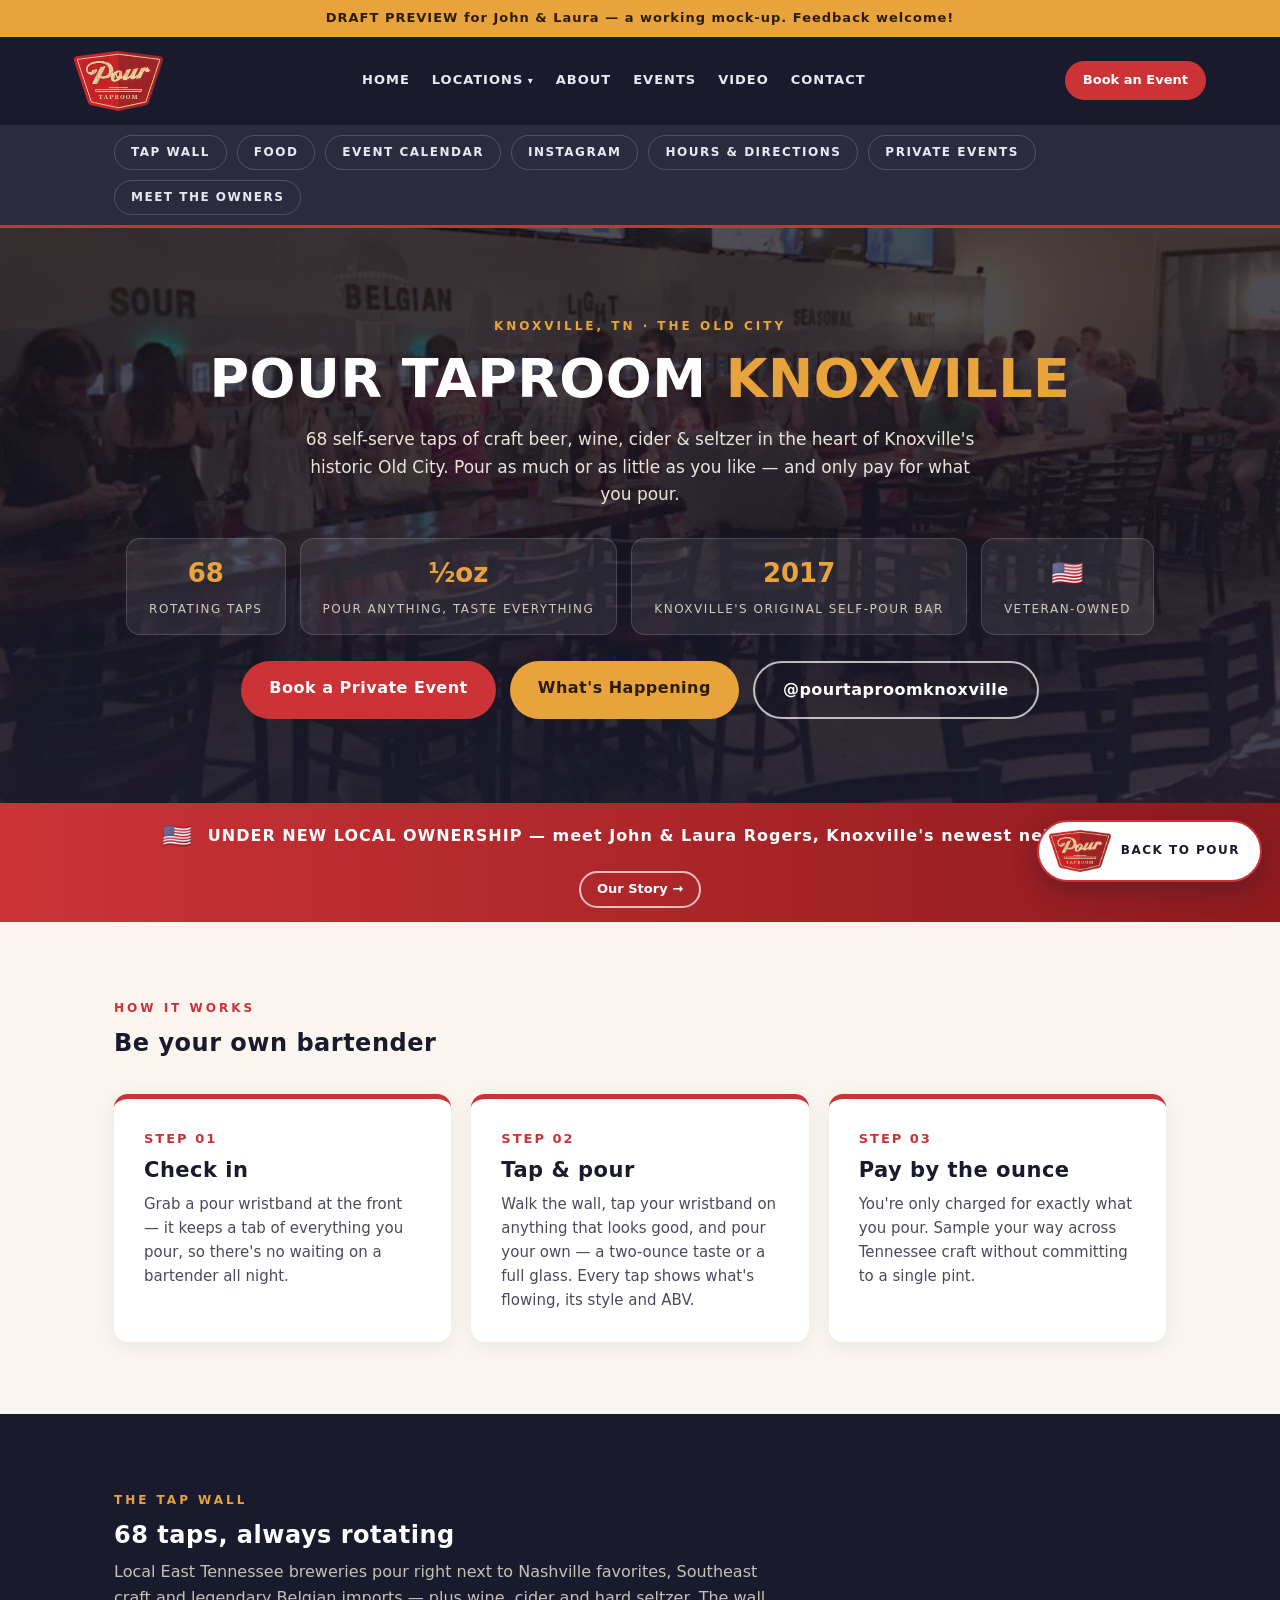
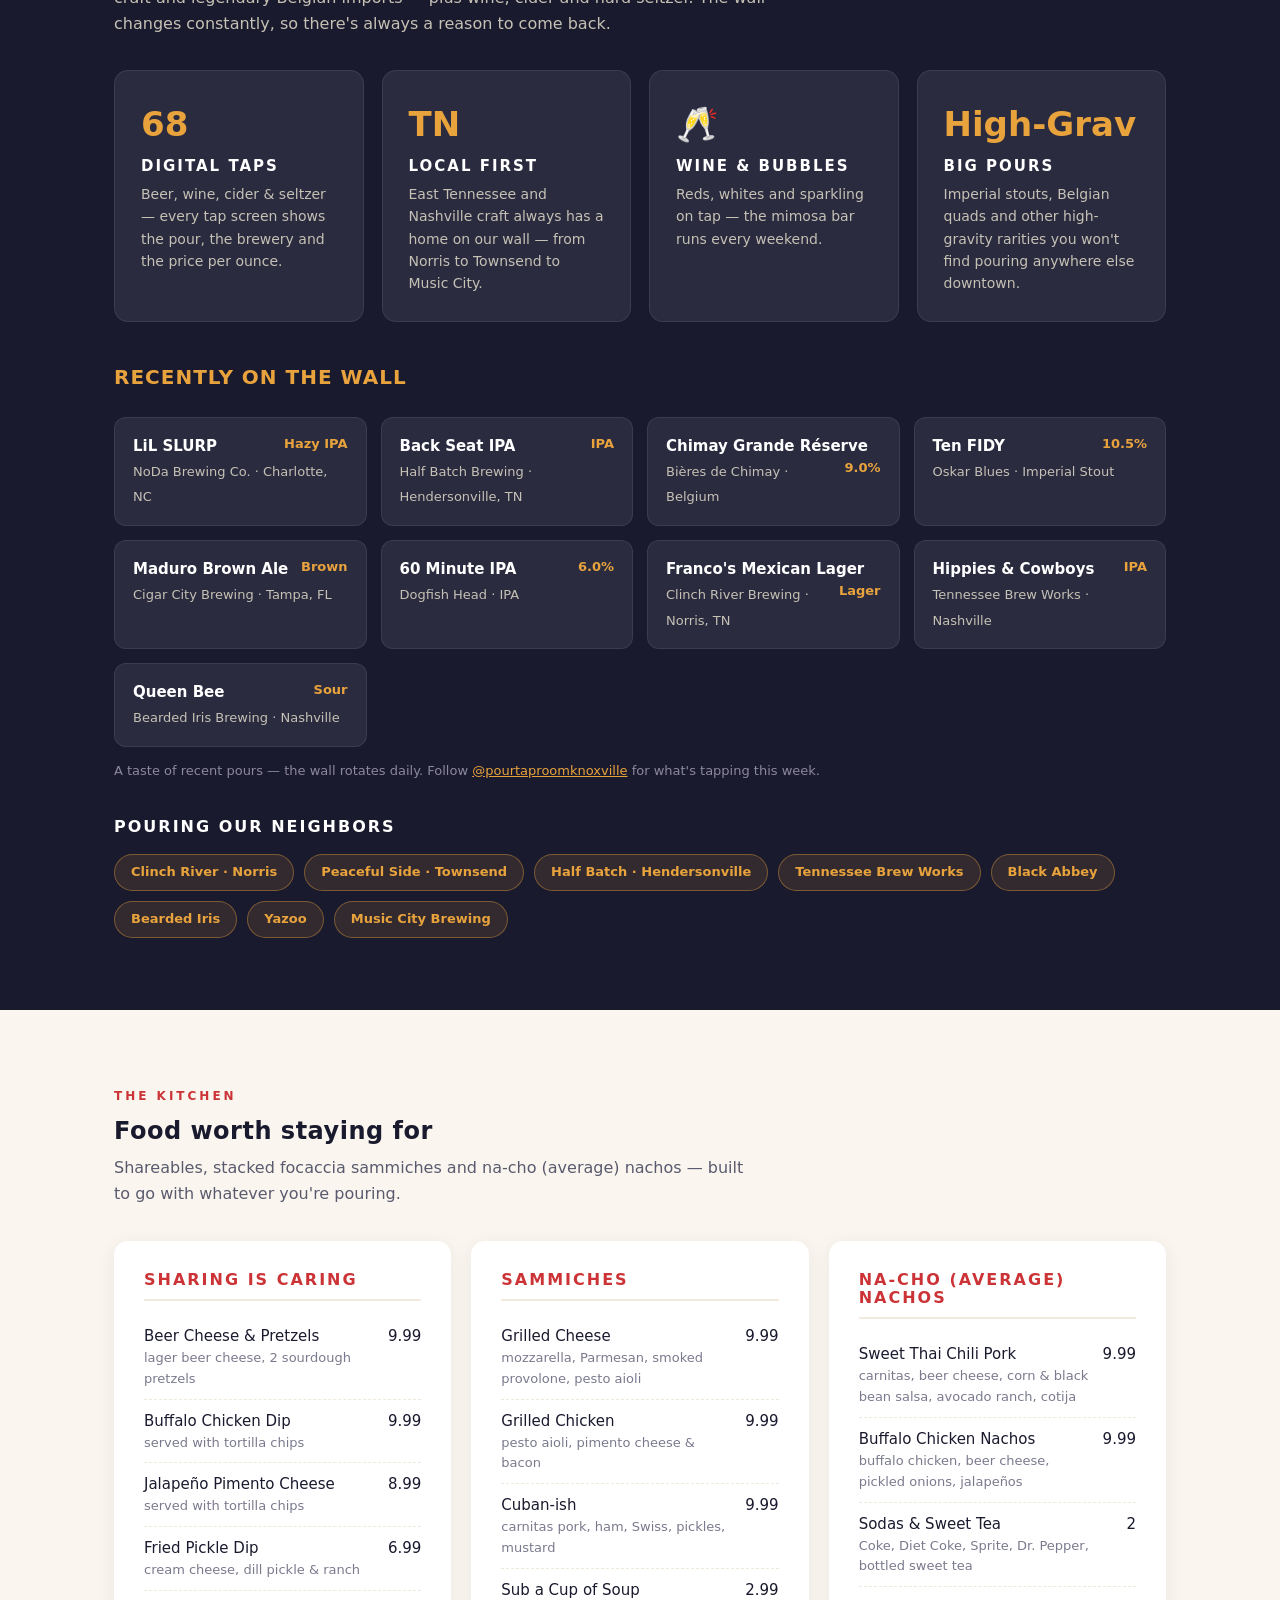
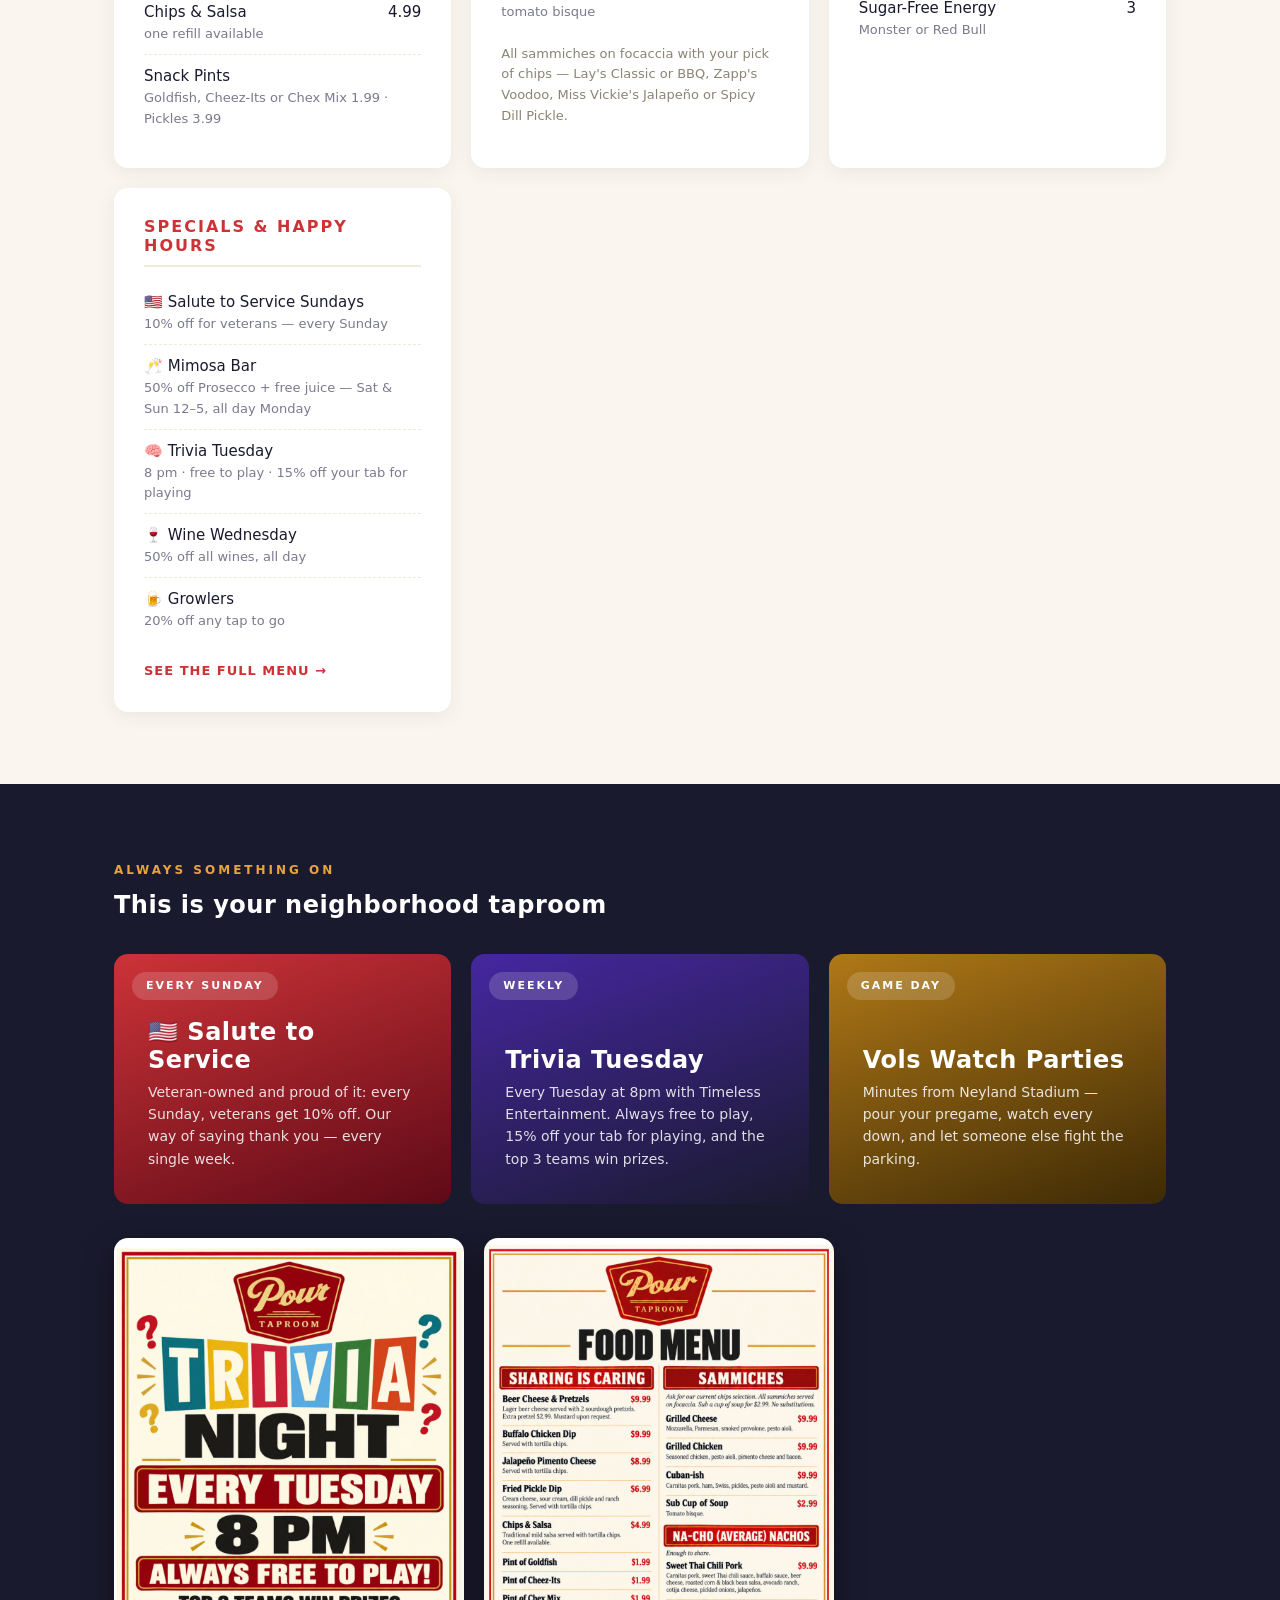
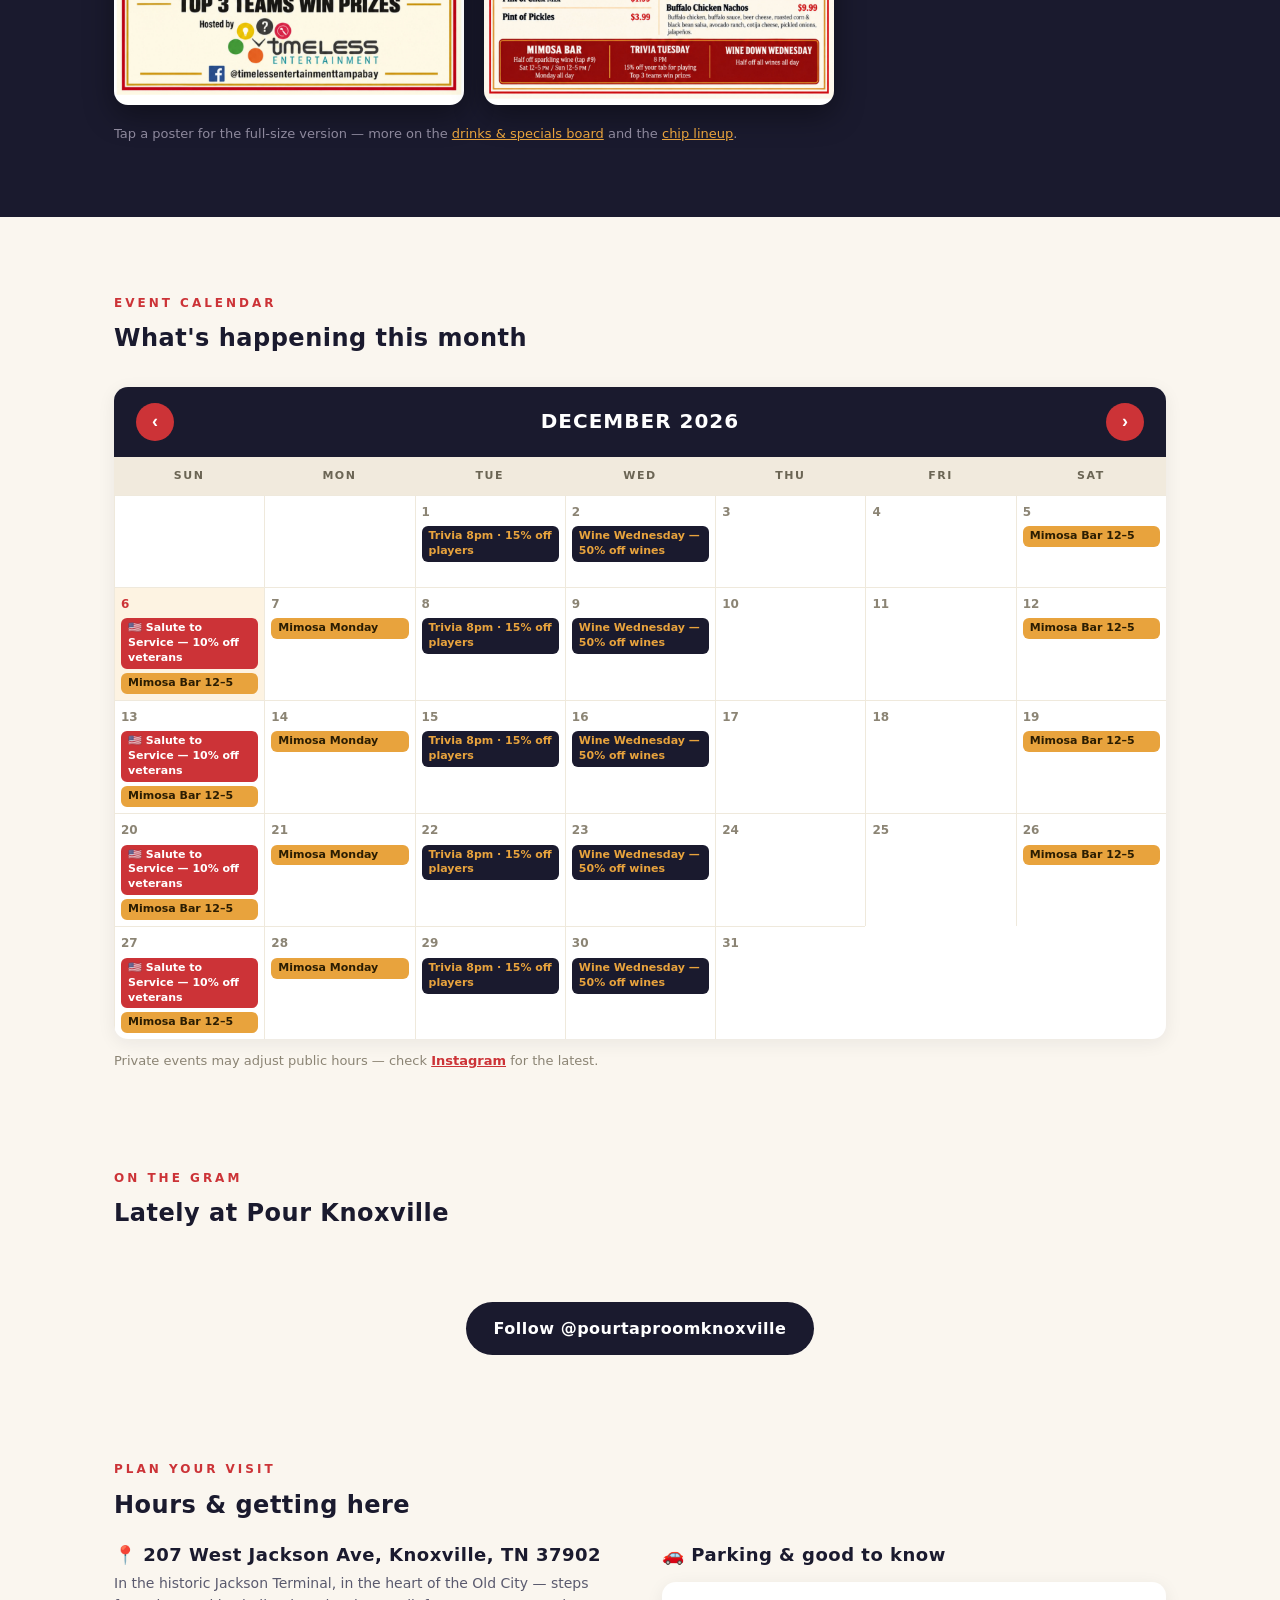
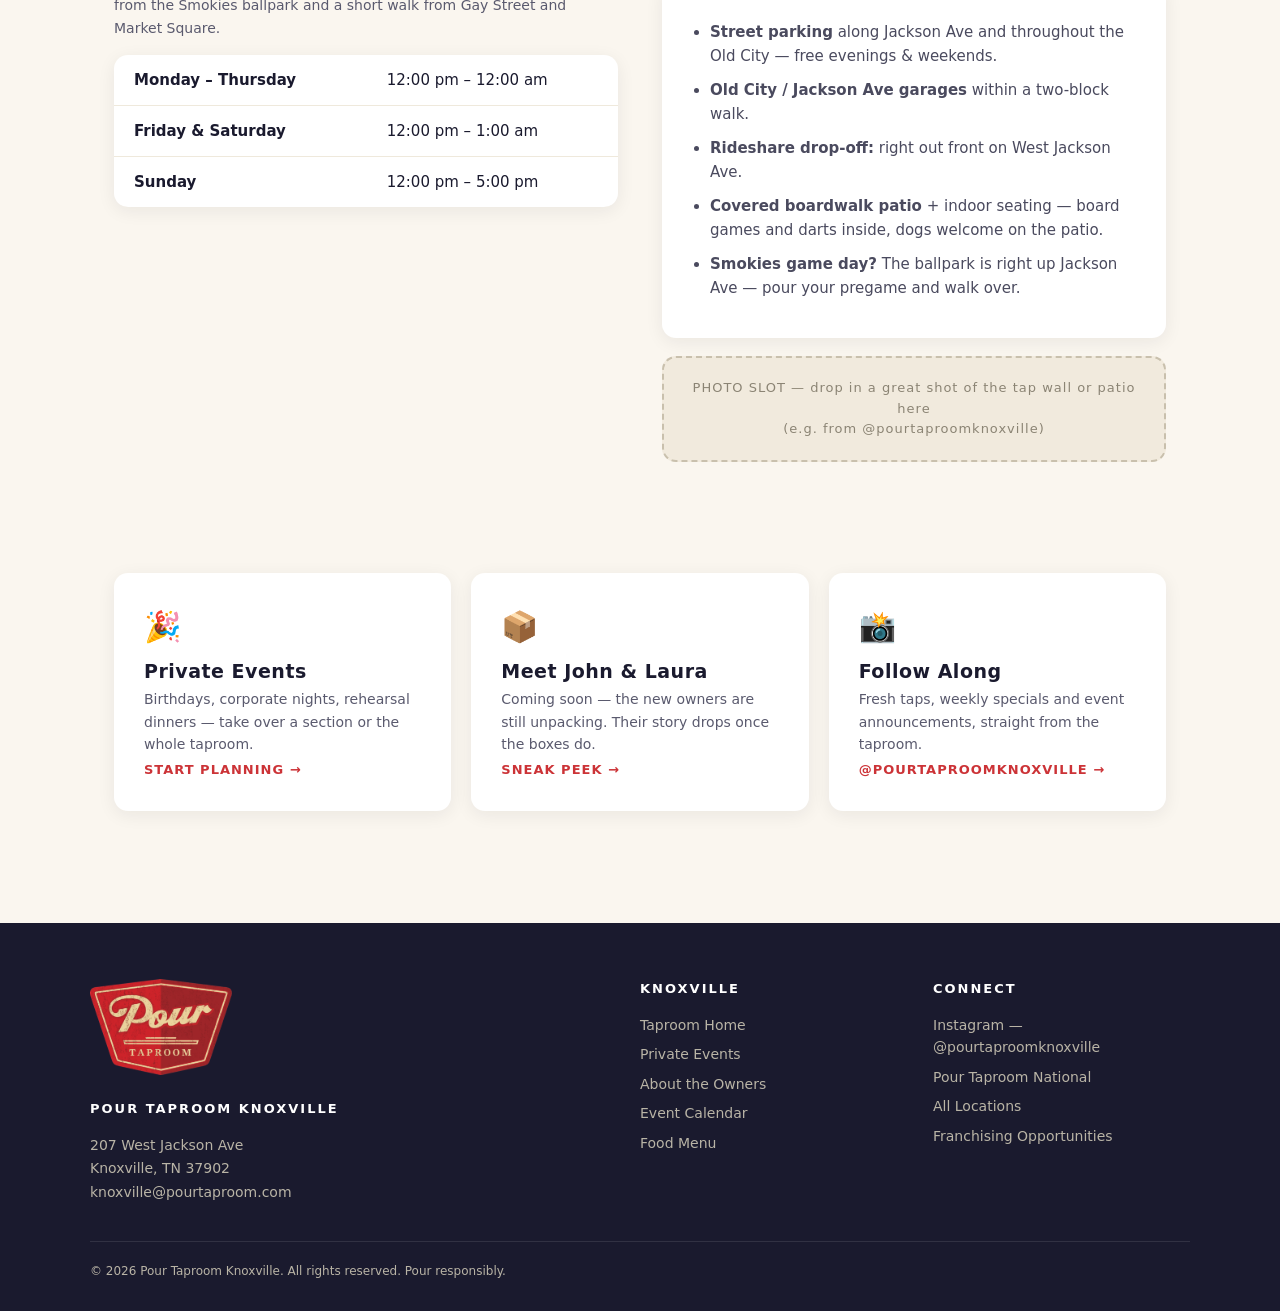
==== commit bbf02eef: "Real menu, trivia poster, Sunday 12-5 hours, Salute to Service Sundays, owners page coming soon - Re" ====
--- a/index.html
+++ b/index.html
@@ -48,7 +48,7 @@
 </style>
 </head>
 <body>
-<div class="preview-banner">DRAFT PREVIEW for John &amp; Laura — menu items, prices &amp; dated events are placeholders. Feedback welcome!</div>
+<div class="preview-banner">DRAFT PREVIEW for John &amp; Laura — a working mock-up. Feedback welcome!</div>
 
 <nav>
   <div class="nav-inner">
@@ -172,37 +172,48 @@
 <section class="section" id="menu">
   <span class="kicker">The Kitchen</span>
   <h2>Food worth staying for</h2>
-  <p style="color:#5a5a6e;max-width:640px;margin-top:10px">Shareables, stacked focaccia sandwiches and loaded nachos — built to go with whatever you're pouring. <em>(Sample menu — items and prices change seasonally.)</em></p>
+  <p style="color:#5a5a6e;max-width:640px;margin-top:10px">Shareables, stacked focaccia sammiches and na-cho (average) nachos — built to go with whatever you're pouring.</p>
   <div class="menu-grid">
     <div class="menu-card">
-      <h3>Apps &amp; Dips</h3>
+      <h3>Sharing is Caring</h3>
       <ul>
-        <li><span>Giant Bavarian Pretzel<em>beer cheese &amp; stone-ground mustard</em></span><span>12</span></li>
-        <li><span>Loaded Nachos<em>queso, pico, jalape&ntilde;o — add pulled pork or chicken</em></span><span>13</span></li>
-        <li><span>Spinach &amp; Artichoke Dip<em>toasted focaccia points</em></span><span>11</span></li>
-        <li><span>Chips &amp; Beer Cheese<em>house kettle chips</em></span><span>8</span></li>
-        <li><span>Charcuterie Board<em>meats, cheeses, pickled things — built for the table</em></span><span>18</span></li>
+        <li><span>Beer Cheese &amp; Pretzels<em>lager beer cheese, 2 sourdough pretzels</em></span><span>9.99</span></li>
+        <li><span>Buffalo Chicken Dip<em>served with tortilla chips</em></span><span>9.99</span></li>
+        <li><span>Jalape&ntilde;o Pimento Cheese<em>served with tortilla chips</em></span><span>8.99</span></li>
+        <li><span>Fried Pickle Dip<em>cream cheese, dill pickle &amp; ranch</em></span><span>6.99</span></li>
+        <li><span>Chips &amp; Salsa<em>one refill available</em></span><span>4.99</span></li>
+        <li><span>Snack Pints<em>Goldfish, Cheez-Its or Chex Mix 1.99 &middot; Pickles 3.99</em></span><span></span></li>
       </ul>
     </div>
     <div class="menu-card">
       <h3>Sammiches</h3>
       <ul>
-        <li><span>The Old City Club<em>turkey, bacon, avocado on toasted focaccia</em></span><span>13</span></li>
-        <li><span>Smoked Pulled Pork<em>house slaw &amp; sweet heat BBQ</em></span><span>12</span></li>
-        <li><span>Caprese Focaccia<em>fresh mozzarella, tomato, basil, balsamic</em></span><span>11</span></li>
-        <li><span>Italian Stack<em>salami, ham, provolone, banana peppers</em></span><span>13</span></li>
-        <li><span>Grown-Up Grilled Cheese<em>three cheeses + tomato jam</em></span><span>10</span></li>
+        <li><span>Grilled Cheese<em>mozzarella, Parmesan, smoked provolone, pesto aioli</em></span><span>9.99</span></li>
+        <li><span>Grilled Chicken<em>pesto aioli, pimento cheese &amp; bacon</em></span><span>9.99</span></li>
+        <li><span>Cuban-ish<em>carnitas pork, ham, Swiss, pickles, mustard</em></span><span>9.99</span></li>
+        <li><span>Sub a Cup of Soup<em>tomato bisque</em></span><span>2.99</span></li>
       </ul>
+      <p style="font-size:13px;color:#8b8474;margin-top:12px">All sammiches on focaccia with your pick of chips — Lay's Classic or BBQ, Zapp's Voodoo, Miss Vickie's Jalape&ntilde;o or Spicy Dill Pickle.</p>
     </div>
     <div class="menu-card">
-      <h3>Weekly Specials</h3>
+      <h3>Na-Cho (Average) Nachos</h3>
       <ul>
-        <li><span>🥂 Mimosa Bar<em>half-off sparkling wine — Sat &amp; Sun 12–5, all day Monday</em></span><span></span></li>
-        <li><span>🧠 Trivia Tuesday<em>free to play &middot; 8:00 pm &middot; prizes for the podium</em></span><span></span></li>
-        <li><span>🍷 Wine Down Wednesday<em>half off every wine tap, all day</em></span><span></span></li>
-        <li><span>🇺🇸 Military Appreciation<em>honoring those who serve — see the calendar</em></span><span></span></li>
+        <li><span>Sweet Thai Chili Pork<em>carnitas, beer cheese, corn &amp; black bean salsa, avocado ranch, cotija</em></span><span>9.99</span></li>
+        <li><span>Buffalo Chicken Nachos<em>buffalo chicken, beer cheese, pickled onions, jalape&ntilde;os</em></span><span>9.99</span></li>
+        <li><span>Sodas &amp; Sweet Tea<em>Coke, Diet Coke, Sprite, Dr. Pepper, bottled sweet tea</em></span><span>2</span></li>
+        <li><span>Sugar-Free Energy<em>Monster or Red Bull</em></span><span>3</span></li>
       </ul>
-      <p style="margin-top:16px"><a href="images/knoxville-menu.png" target="_blank" rel="noopener" style="color:var(--red);font-weight:800;font-size:13px;letter-spacing:1px;text-transform:uppercase;text-decoration:none">See the full menu &rarr;</a></p>
+    </div>
+    <div class="menu-card">
+      <h3>Specials &amp; Happy Hours</h3>
+      <ul>
+        <li><span>🇺🇸 Salute to Service Sundays<em>10% off for veterans — every Sunday</em></span><span></span></li>
+        <li><span>🥂 Mimosa Bar<em>50% off Prosecco + free juice — Sat &amp; Sun 12–5, all day Monday</em></span><span></span></li>
+        <li><span>🧠 Trivia Tuesday<em>8 pm &middot; free to play &middot; 15% off your tab for playing</em></span><span></span></li>
+        <li><span>🍷 Wine Wednesday<em>50% off all wines, all day</em></span><span></span></li>
+        <li><span>🍺 Growlers<em>20% off any tap to go</em></span><span></span></li>
+      </ul>
+      <p style="margin-top:16px"><a href="images/knoxville-food-menu.jpg" target="_blank" rel="noopener" style="color:var(--red);font-weight:800;font-size:13px;letter-spacing:1px;text-transform:uppercase;text-decoration:none">See the full menu &rarr;</a></p>
     </div>
   </div>
 </section>
@@ -212,10 +223,15 @@
     <span class="kicker" style="color:var(--gold)">Always Something On</span>
     <h2>This is your neighborhood taproom</h2>
     <div class="event-cards">
-      <div class="event-card ec-5k" style="min-height:250px"><span class="tag">Signature</span><h3>🇺🇸 Military Appreciation Day</h3><p>Honoring active duty, veterans and first responders — special pours, giveaways and community partners. First one announced soon.</p></div>
-      <div class="event-card ec-trivia"><span class="tag">Weekly</span><h3>Trivia Tuesday</h3><p>Every Tuesday at 8pm. Free to play, teams welcome, bragging rights and prizes on the line.</p></div>
+      <div class="event-card ec-5k" style="min-height:250px"><span class="tag">Every Sunday</span><h3>🇺🇸 Salute to Service</h3><p>Veteran-owned and proud of it: every Sunday, veterans get 10% off. Our way of saying thank you — every single week.</p></div>
+      <div class="event-card ec-trivia" style="min-height:250px"><span class="tag">Weekly</span><h3>Trivia Tuesday</h3><p>Every Tuesday at 8pm with Timeless Entertainment. Always free to play, 15% off your tab for playing, and the top 3 teams win prizes.</p></div>
       <div class="event-card ec-live"><span class="tag">Game Day</span><h3>Vols Watch Parties</h3><p>Minutes from Neyland Stadium — pour your pregame, watch every down, and let someone else fight the parking.</p></div>
     </div>
+    <div style="display:grid;grid-template-columns:repeat(auto-fit,minmax(260px,1fr));gap:20px;margin-top:34px;max-width:720px">
+      <a href="images/knoxville-trivia-tuesday.jpg" target="_blank" rel="noopener" style="display:block"><img src="images/knoxville-trivia-tuesday.jpg" alt="Trivia Night — every Tuesday 8pm, always free to play" style="width:100%;border-radius:14px;box-shadow:0 10px 30px rgba(0,0,0,.4)"></a>
+      <a href="images/knoxville-food-menu.jpg" target="_blank" rel="noopener" style="display:block"><img src="images/knoxville-food-menu.jpg" alt="Pour Taproom Knoxville food menu" style="width:100%;border-radius:14px;box-shadow:0 10px 30px rgba(0,0,0,.4)"></a>
+    </div>
+    <p style="font-size:13px;color:#8d889c;margin-top:12px">Tap a poster for the full-size version — more on the <a href="images/knoxville-drinks-menu.jpg" target="_blank" rel="noopener" style="color:var(--gold)">drinks &amp; specials board</a> and the <a href="images/knoxville-chips-menu.jpg" target="_blank" rel="noopener" style="color:var(--gold)">chip lineup</a>.</p>
   </section>
 </div>
 
@@ -256,7 +272,7 @@
       <table class="hours-table">
         <tr><td>Monday &ndash; Thursday</td><td>12:00 pm &ndash; 12:00 am</td></tr>
         <tr><td>Friday &amp; Saturday</td><td>12:00 pm &ndash; 1:00 am</td></tr>
-        <tr><td>Sunday</td><td>12:00 pm &ndash; 12:00 am</td></tr>
+        <tr><td>Sunday</td><td>12:00 pm &ndash; 5:00 pm</td></tr>
       </table>
       <iframe src="https://maps.google.com/maps?q=Pour%20Taproom%20207%20West%20Jackson%20Ave%20Knoxville%20TN&output=embed" style="width:100%;height:260px;border:0;border-radius:14px;margin-top:16px" loading="lazy" title="Map to Pour Taproom Knoxville"></iframe>
     </div>
@@ -279,7 +295,7 @@
 <section class="section" style="padding-top:10px">
   <div class="strip">
     <a href="private-events/"><div class="emoji">🎉</div><h4>Private Events</h4><p>Birthdays, corporate nights, rehearsal dinners — take over a section or the whole taproom.</p><span class="go">Start Planning &rarr;</span></a>
-    <a href="about/"><div class="emoji">🤝</div><h4>Meet John &amp; Laura</h4><p>New owners, new neighbors — and a new chapter for the Old City's favorite tap wall.</p><span class="go">Our Story &rarr;</span></a>
+    <a href="about/"><div class="emoji">📦</div><h4>Meet John &amp; Laura</h4><p>Coming soon — the new owners are still unpacking. Their story drops once the boxes do.</p><span class="go">Sneak Peek &rarr;</span></a>
     <a href="https://www.instagram.com/pourtaproomknoxville/" target="_blank" rel="noopener"><div class="emoji">📸</div><h4>Follow Along</h4><p>Fresh taps, weekly specials and event announcements, straight from the taproom.</p><span class="go">@pourtaproomknoxville &rarr;</span></a>
   </div>
 </section>
@@ -322,17 +338,15 @@
    Edit the two lists below to manage the calendar.
    recurring: weekday 0=Sun ... 6=Sat. oneoff: exact dates (YYYY-MM-DD). */
 const recurring = [
-  {weekday: 2, title: "Trivia 8pm", cls: ""},
-  {weekday: 3, title: "Wine Down Wed", cls: ""},
-  {weekday: 6, title: "Mimosa Bar 12–5", cls: "gold"},
+  {weekday: 0, title: "🇺🇸 Salute to Service — 10% off veterans", cls: "red"},
   {weekday: 0, title: "Mimosa Bar 12–5", cls: "gold"},
-  {weekday: 1, title: "Mimosa Monday", cls: "gold"}
+  {weekday: 1, title: "Mimosa Monday", cls: "gold"},
+  {weekday: 2, title: "Trivia 8pm · 15% off players", cls: ""},
+  {weekday: 3, title: "Wine Wednesday — 50% off wines", cls: ""},
+  {weekday: 6, title: "Mimosa Bar 12–5", cls: "gold"}
 ];
-const oneoff = [
-  {date: "2026-11-11", title: "🇺🇸 Military Appreciation Day", cls: "red"},
-  {date: "2026-11-28", title: "Vols Watch Party", cls: "red"},
-  {date: "2026-12-31", title: "NYE at Pour", cls: "red"}
-];
+/* Add dated events here, e.g. {date: "2026-12-31", title: "NYE at Pour", cls: "red"} */
+const oneoff = [];
 let view = new Date(); view.setDate(1);
 const $ = id => document.getElementById(id);
 function render(){
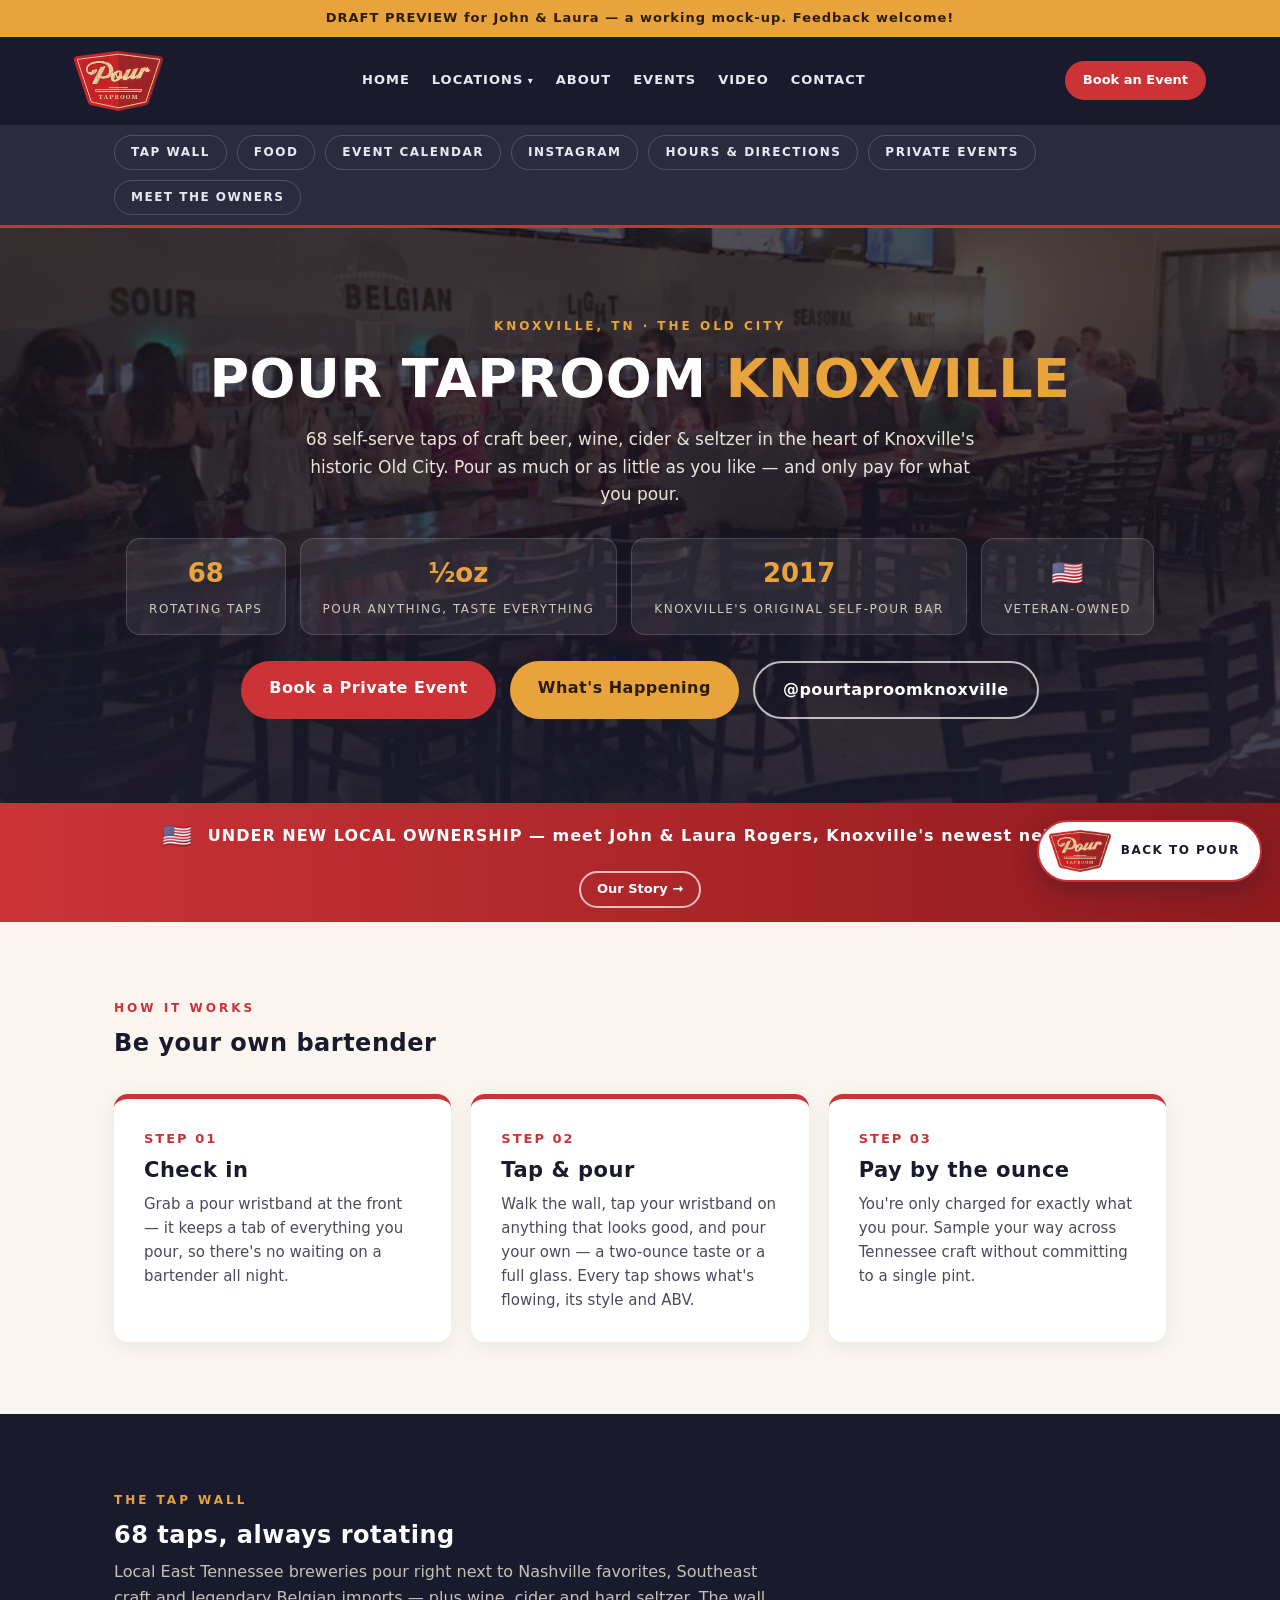
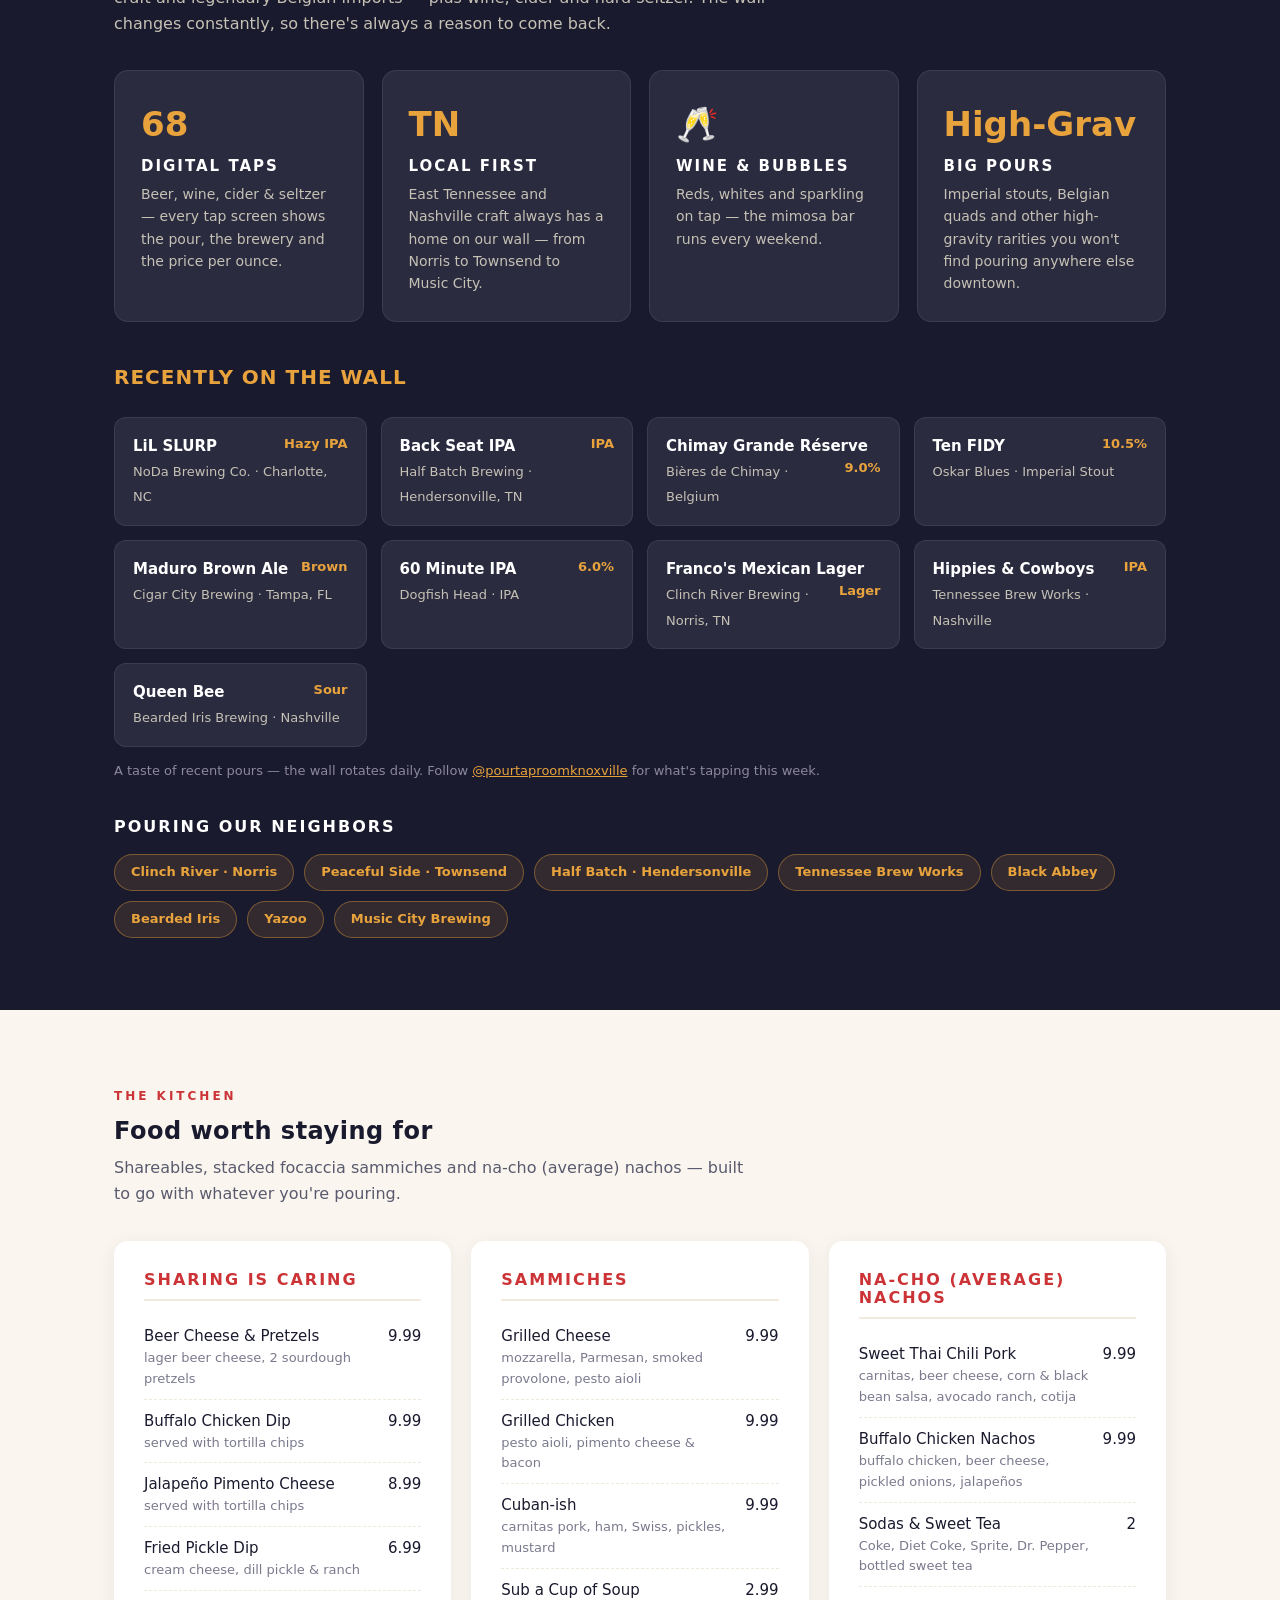
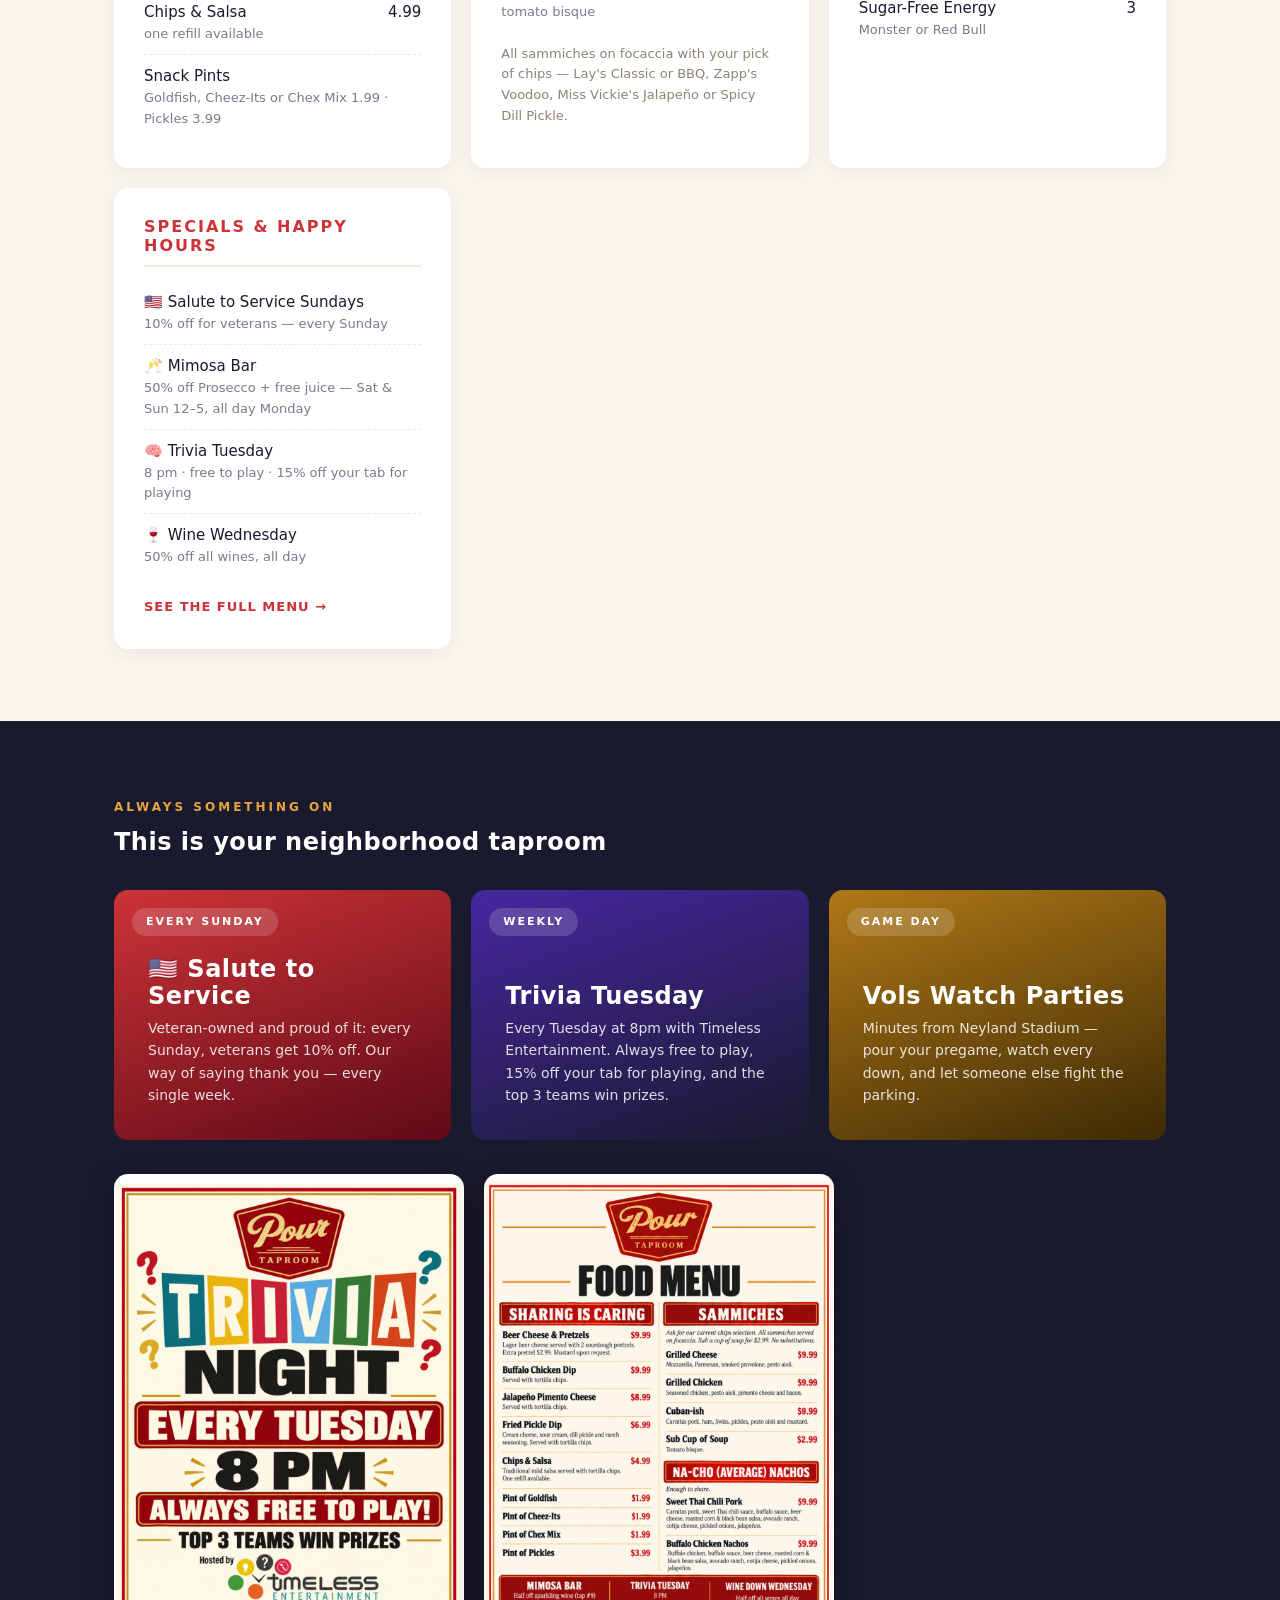
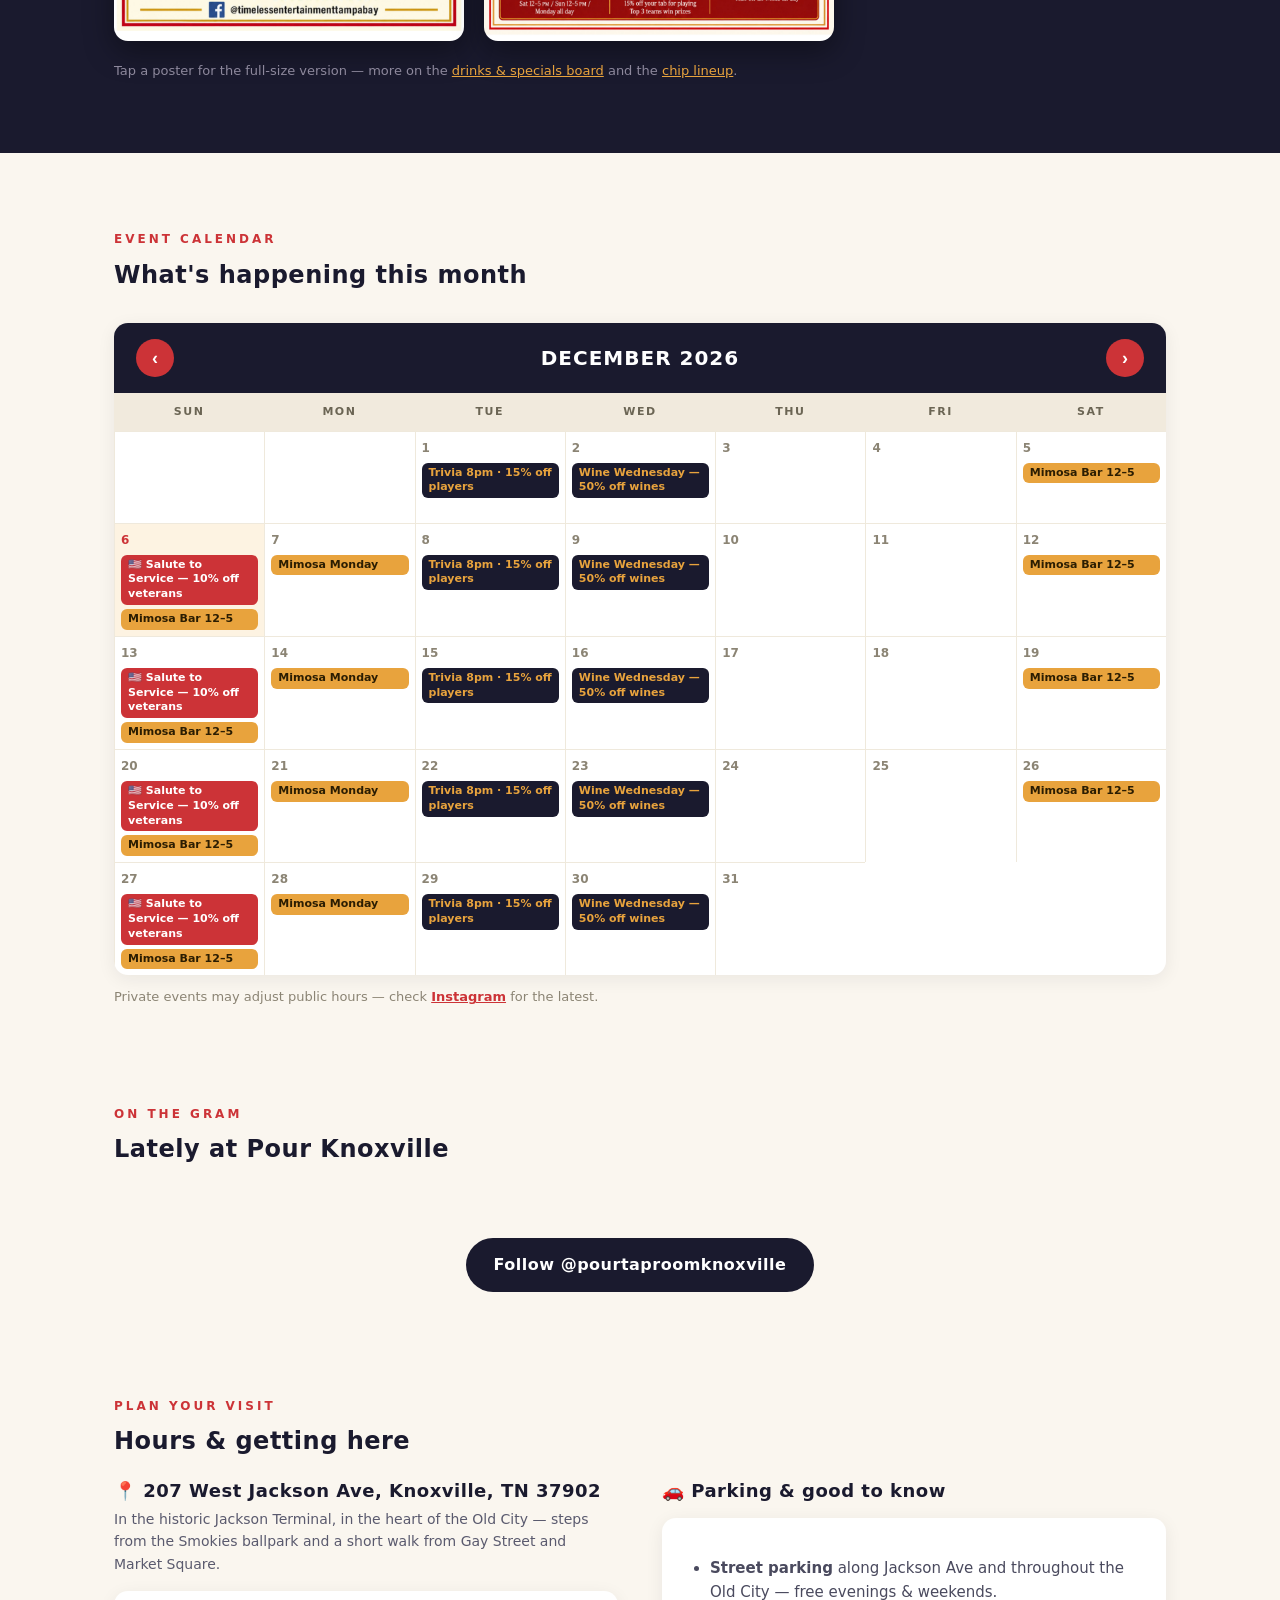
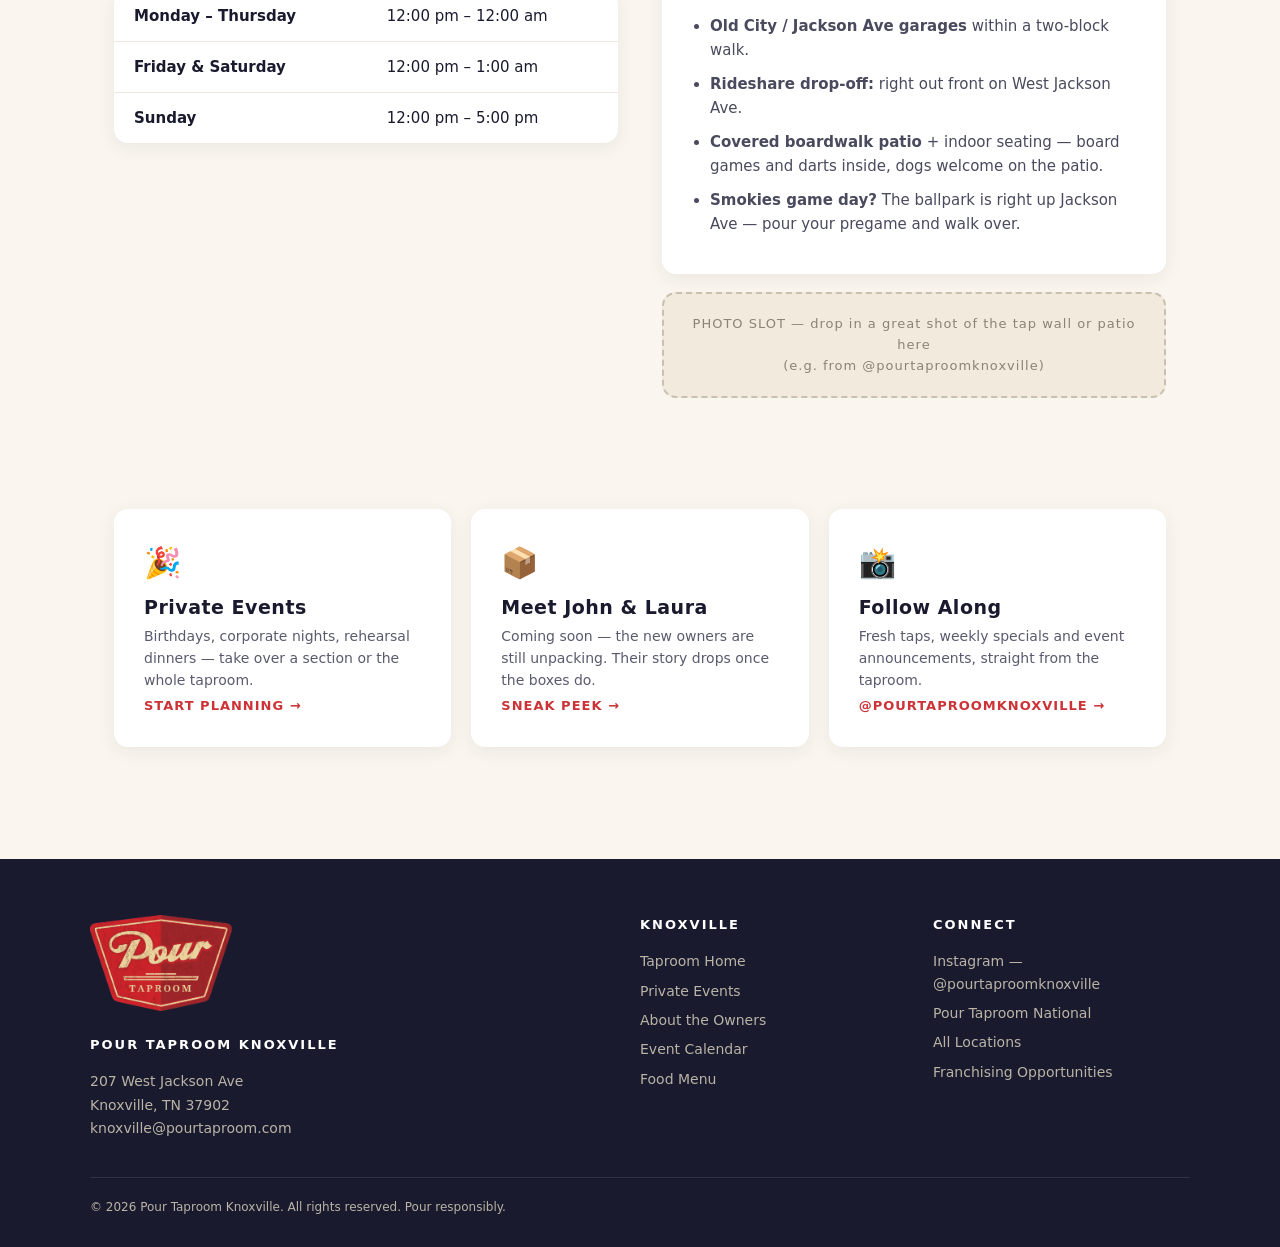
==== commit ee6ded66: "Remove growlers line from specials Co-Authored-By: Claude Fable 5 <noreply@anthropic.com>" ====
--- a/index.html
+++ b/index.html
@@ -211,7 +211,6 @@
         <li><span>🥂 Mimosa Bar<em>50% off Prosecco + free juice — Sat &amp; Sun 12–5, all day Monday</em></span><span></span></li>
         <li><span>🧠 Trivia Tuesday<em>8 pm &middot; free to play &middot; 15% off your tab for playing</em></span><span></span></li>
         <li><span>🍷 Wine Wednesday<em>50% off all wines, all day</em></span><span></span></li>
-        <li><span>🍺 Growlers<em>20% off any tap to go</em></span><span></span></li>
       </ul>
       <p style="margin-top:16px"><a href="images/knoxville-food-menu.jpg" target="_blank" rel="noopener" style="color:var(--red);font-weight:800;font-size:13px;letter-spacing:1px;text-transform:uppercase;text-decoration:none">See the full menu &rarr;</a></p>
     </div>
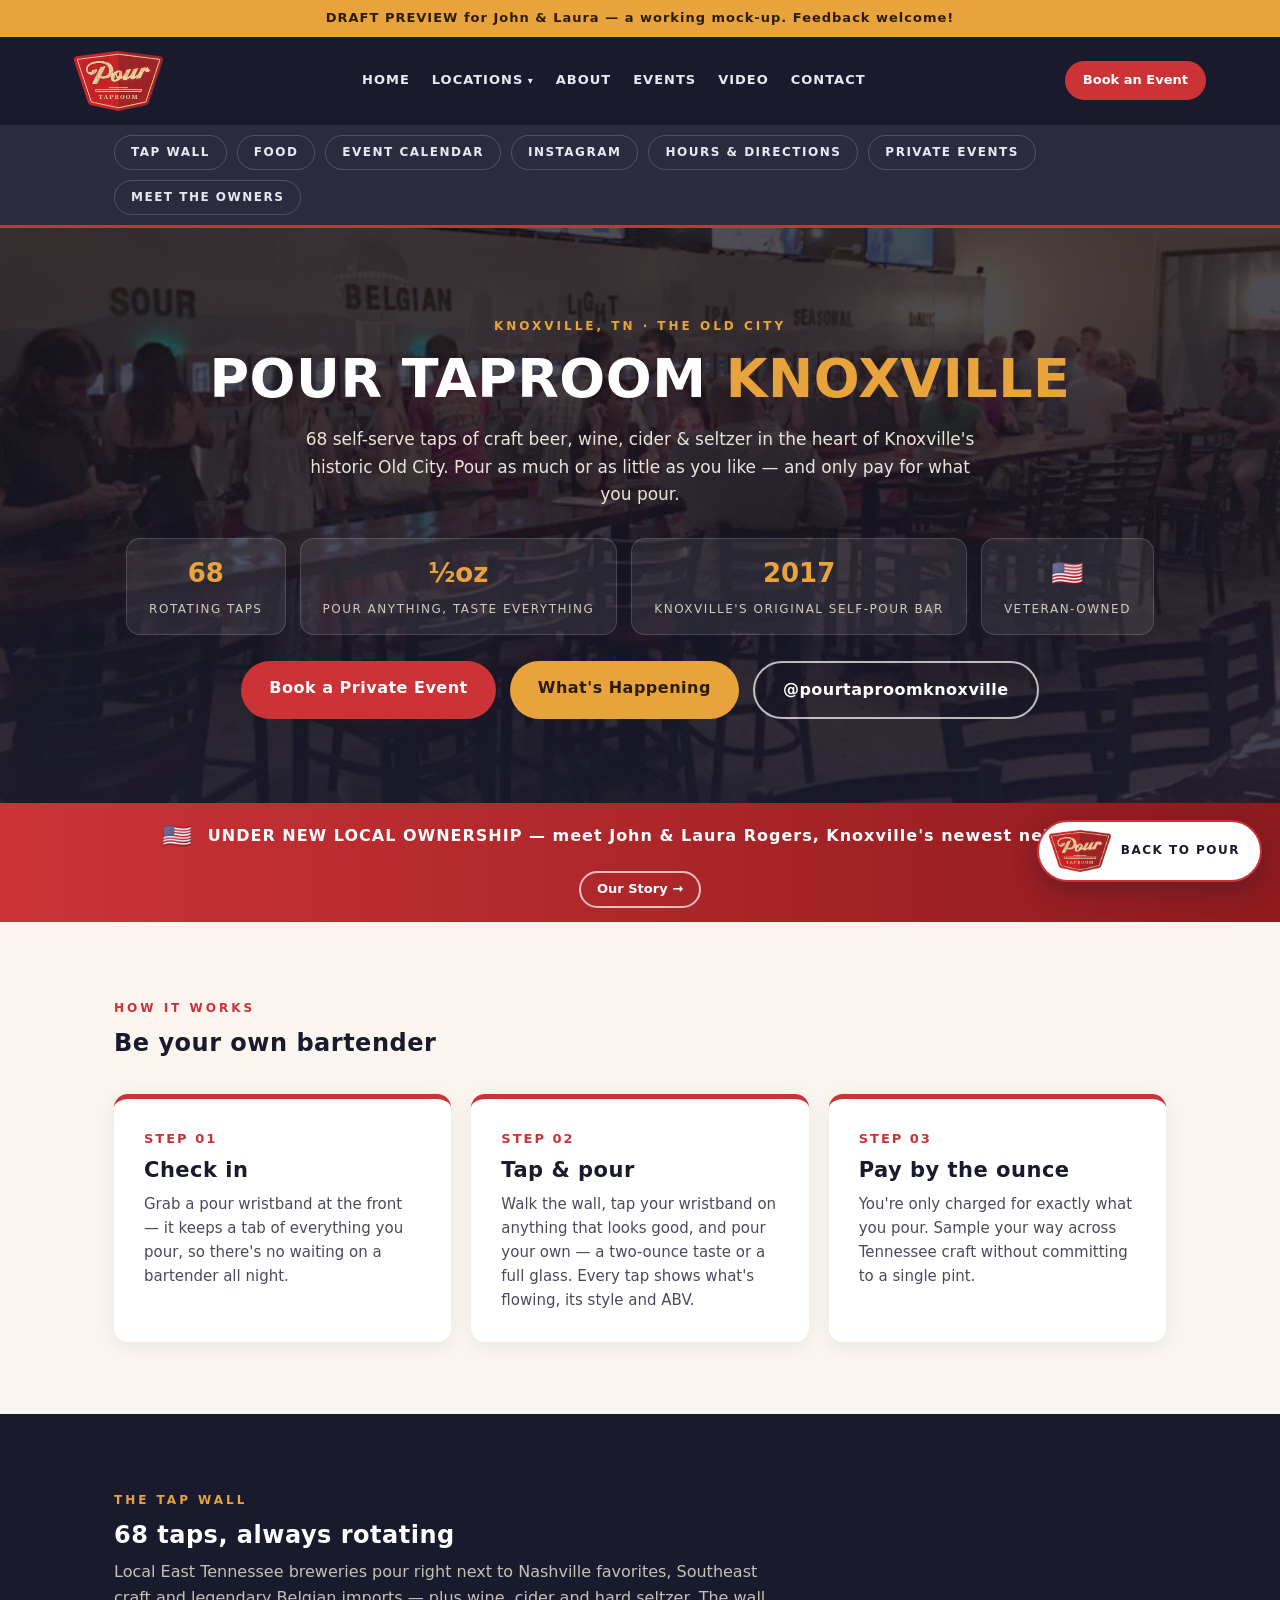
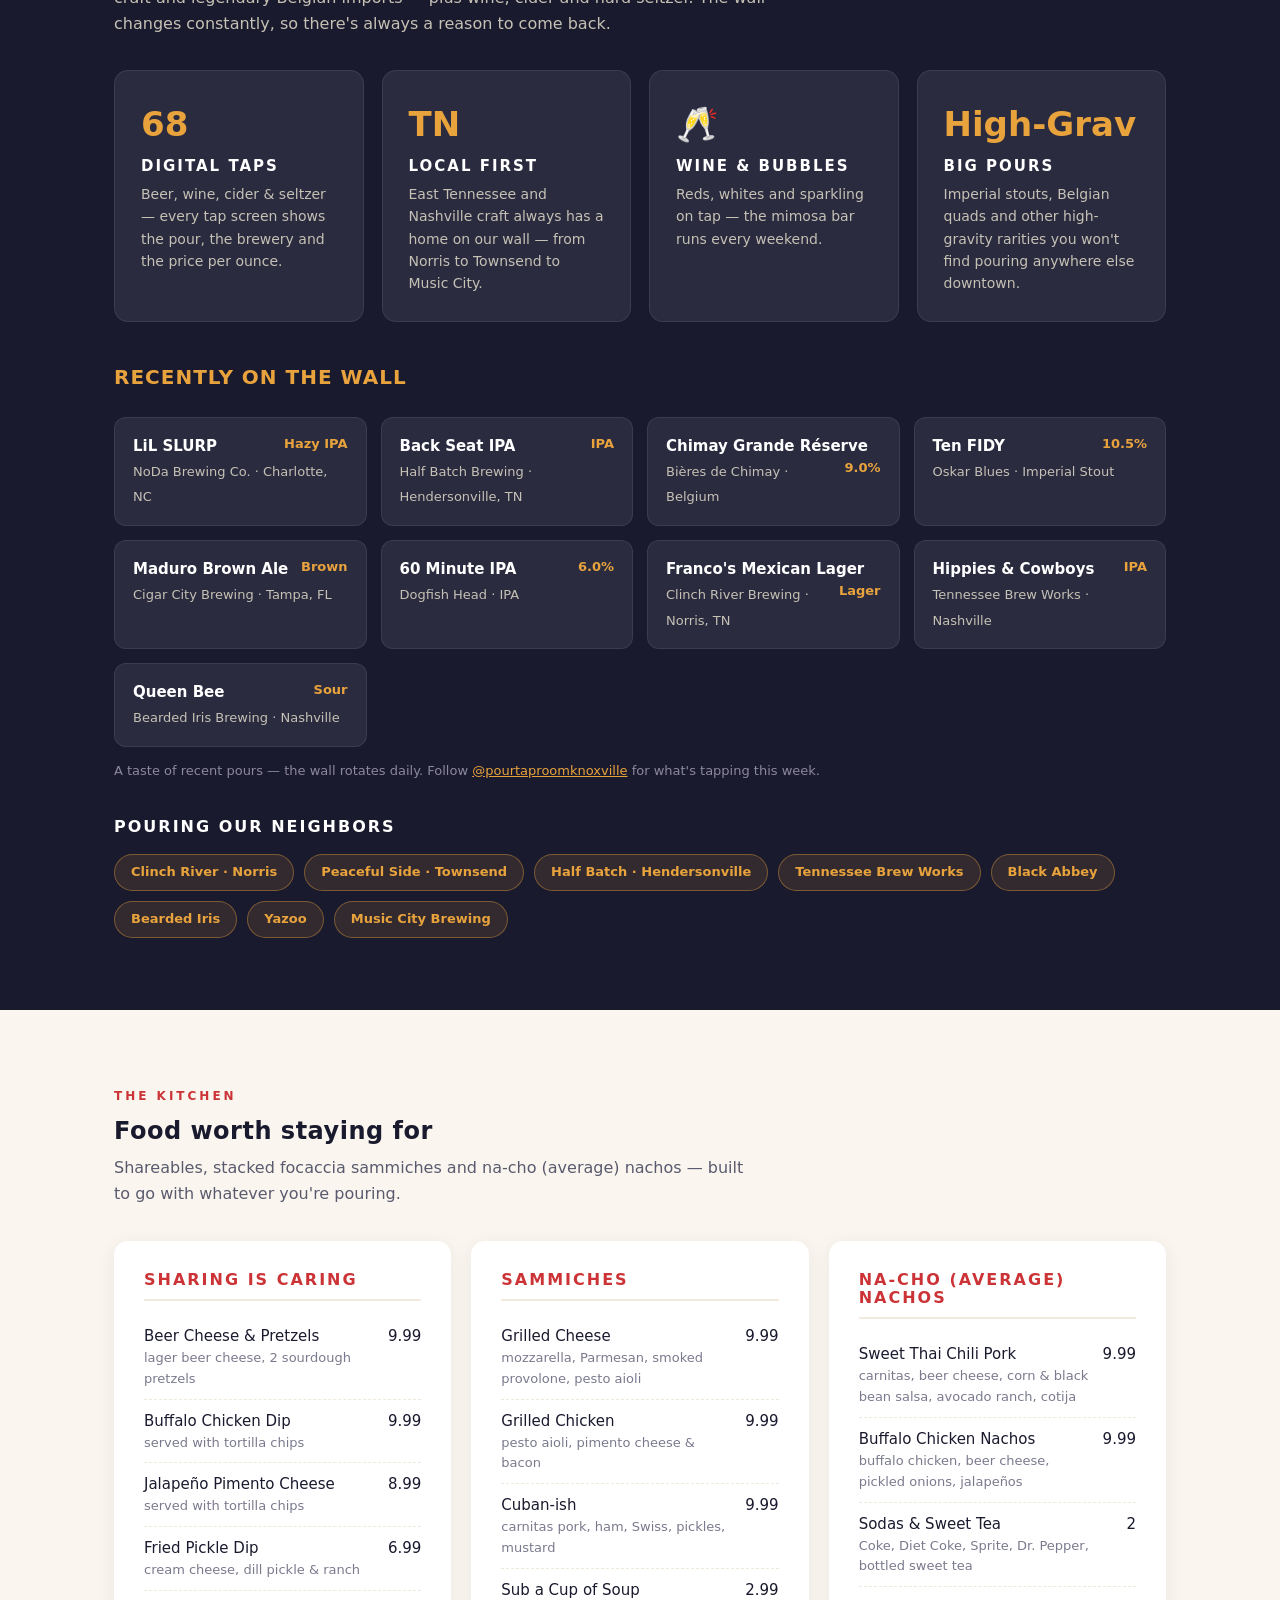
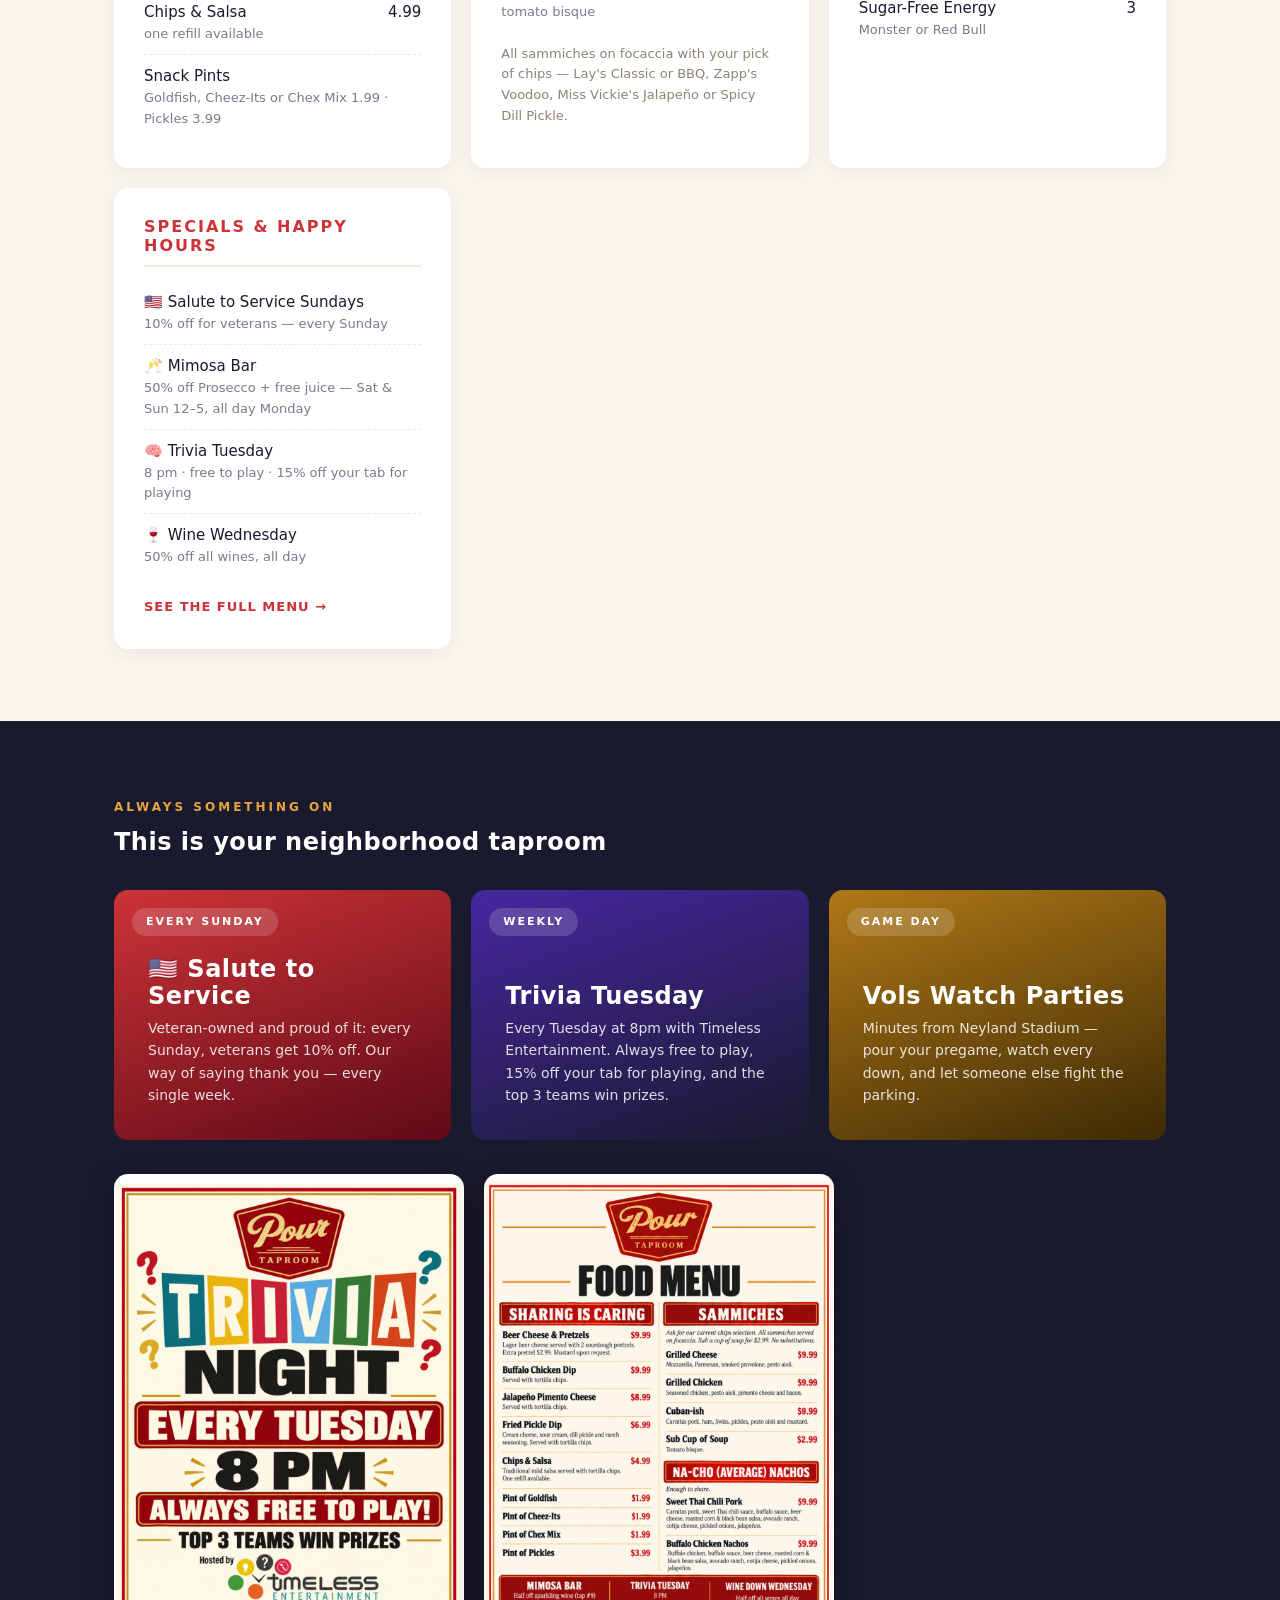
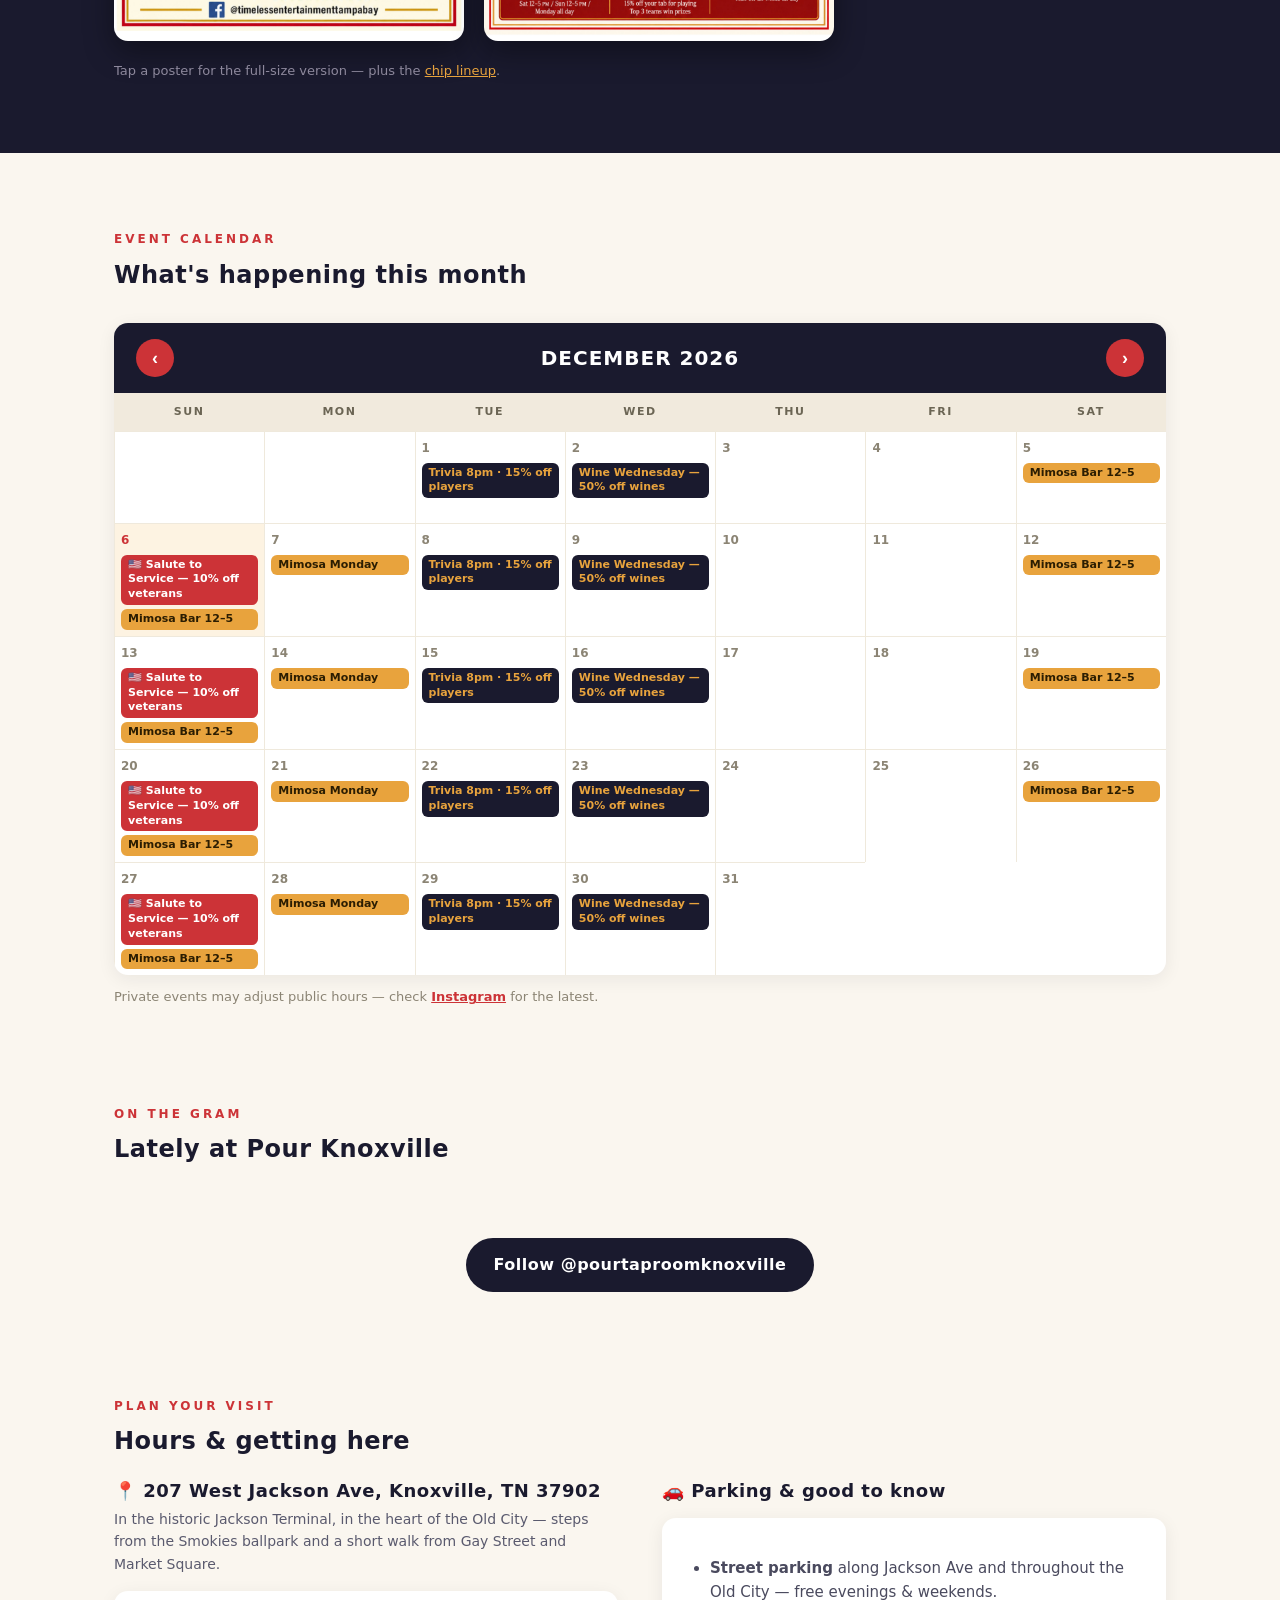
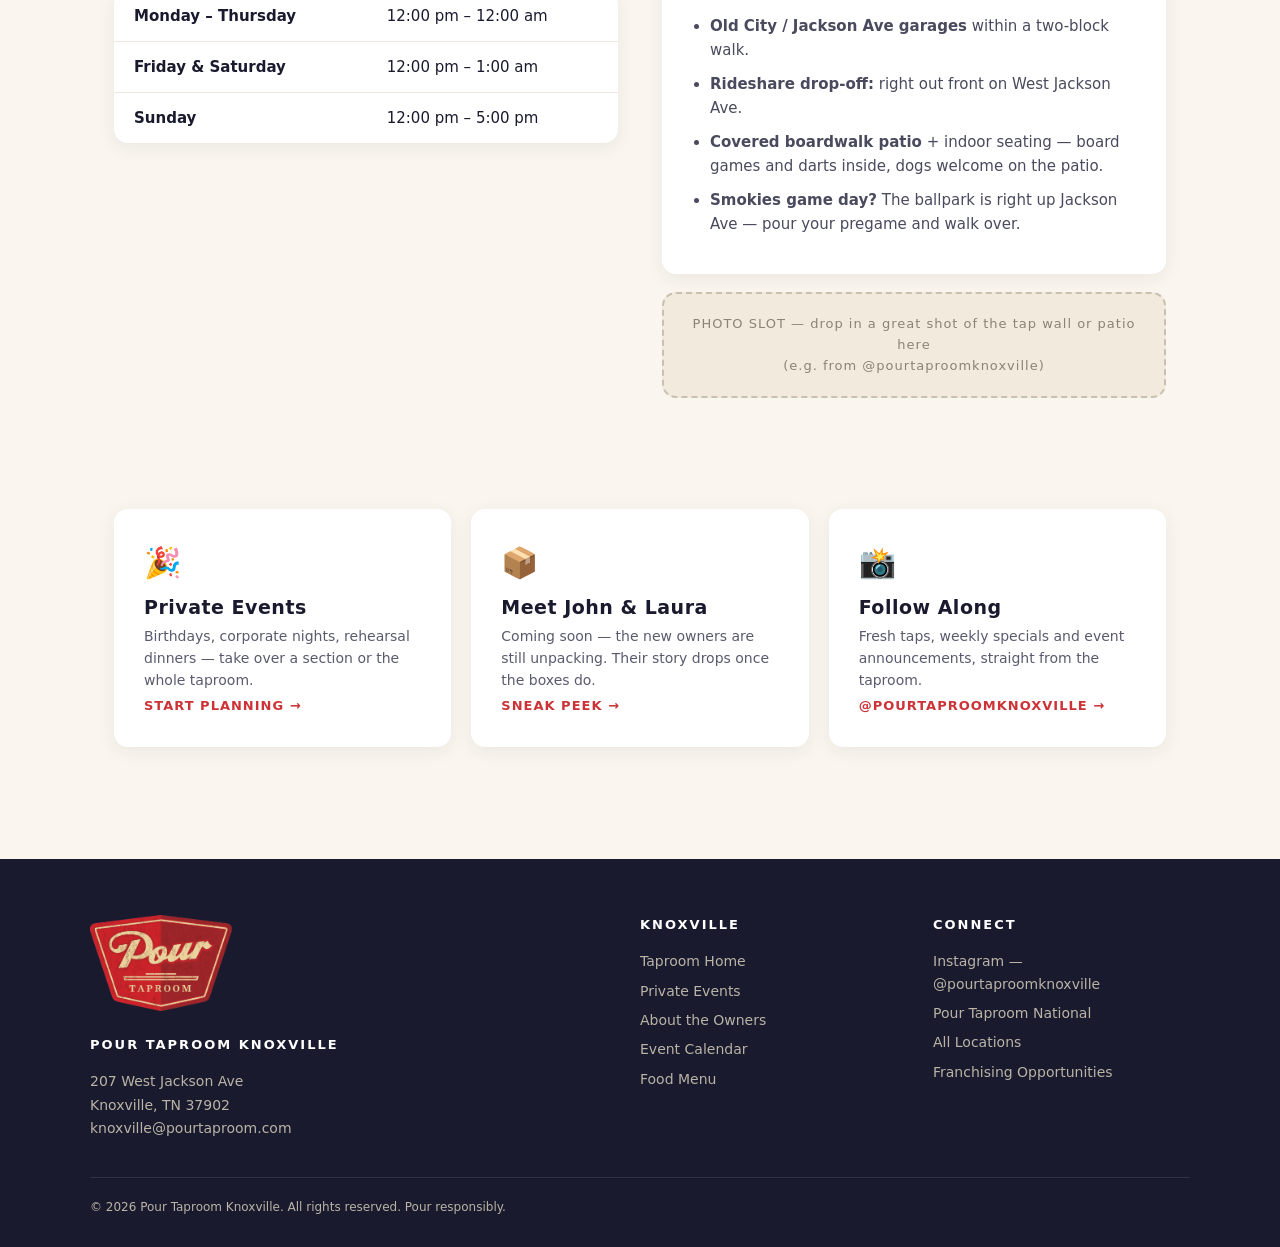
==== commit 6abd81e2: "Unlink drinks board poster (contains growler promo) Co-Authored-By: Claude Fable 5 <noreply@anthropi" ====
--- a/index.html
+++ b/index.html
@@ -230,7 +230,7 @@
       <a href="images/knoxville-trivia-tuesday.jpg" target="_blank" rel="noopener" style="display:block"><img src="images/knoxville-trivia-tuesday.jpg" alt="Trivia Night — every Tuesday 8pm, always free to play" style="width:100%;border-radius:14px;box-shadow:0 10px 30px rgba(0,0,0,.4)"></a>
       <a href="images/knoxville-food-menu.jpg" target="_blank" rel="noopener" style="display:block"><img src="images/knoxville-food-menu.jpg" alt="Pour Taproom Knoxville food menu" style="width:100%;border-radius:14px;box-shadow:0 10px 30px rgba(0,0,0,.4)"></a>
     </div>
-    <p style="font-size:13px;color:#8d889c;margin-top:12px">Tap a poster for the full-size version — more on the <a href="images/knoxville-drinks-menu.jpg" target="_blank" rel="noopener" style="color:var(--gold)">drinks &amp; specials board</a> and the <a href="images/knoxville-chips-menu.jpg" target="_blank" rel="noopener" style="color:var(--gold)">chip lineup</a>.</p>
+    <p style="font-size:13px;color:#8d889c;margin-top:12px">Tap a poster for the full-size version — plus the <a href="images/knoxville-chips-menu.jpg" target="_blank" rel="noopener" style="color:var(--gold)">chip lineup</a>.</p>
   </section>
 </div>
 
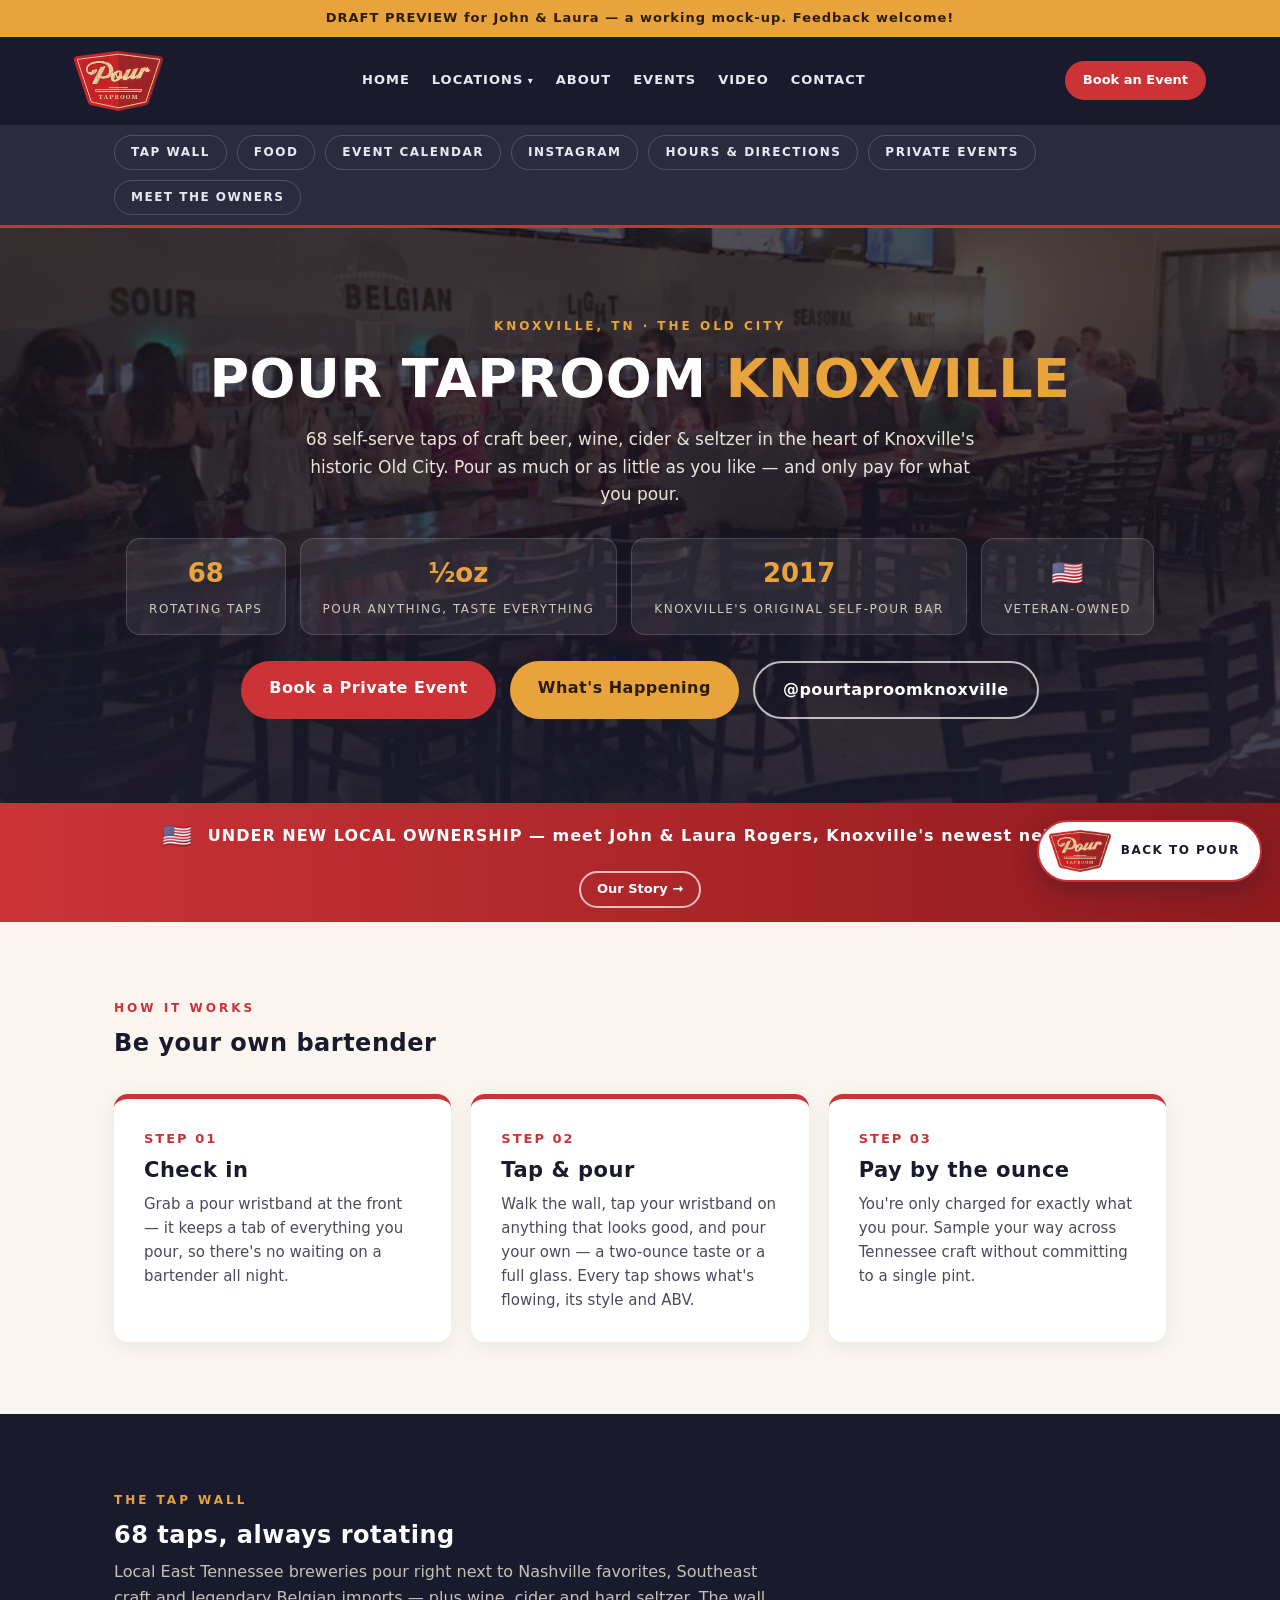
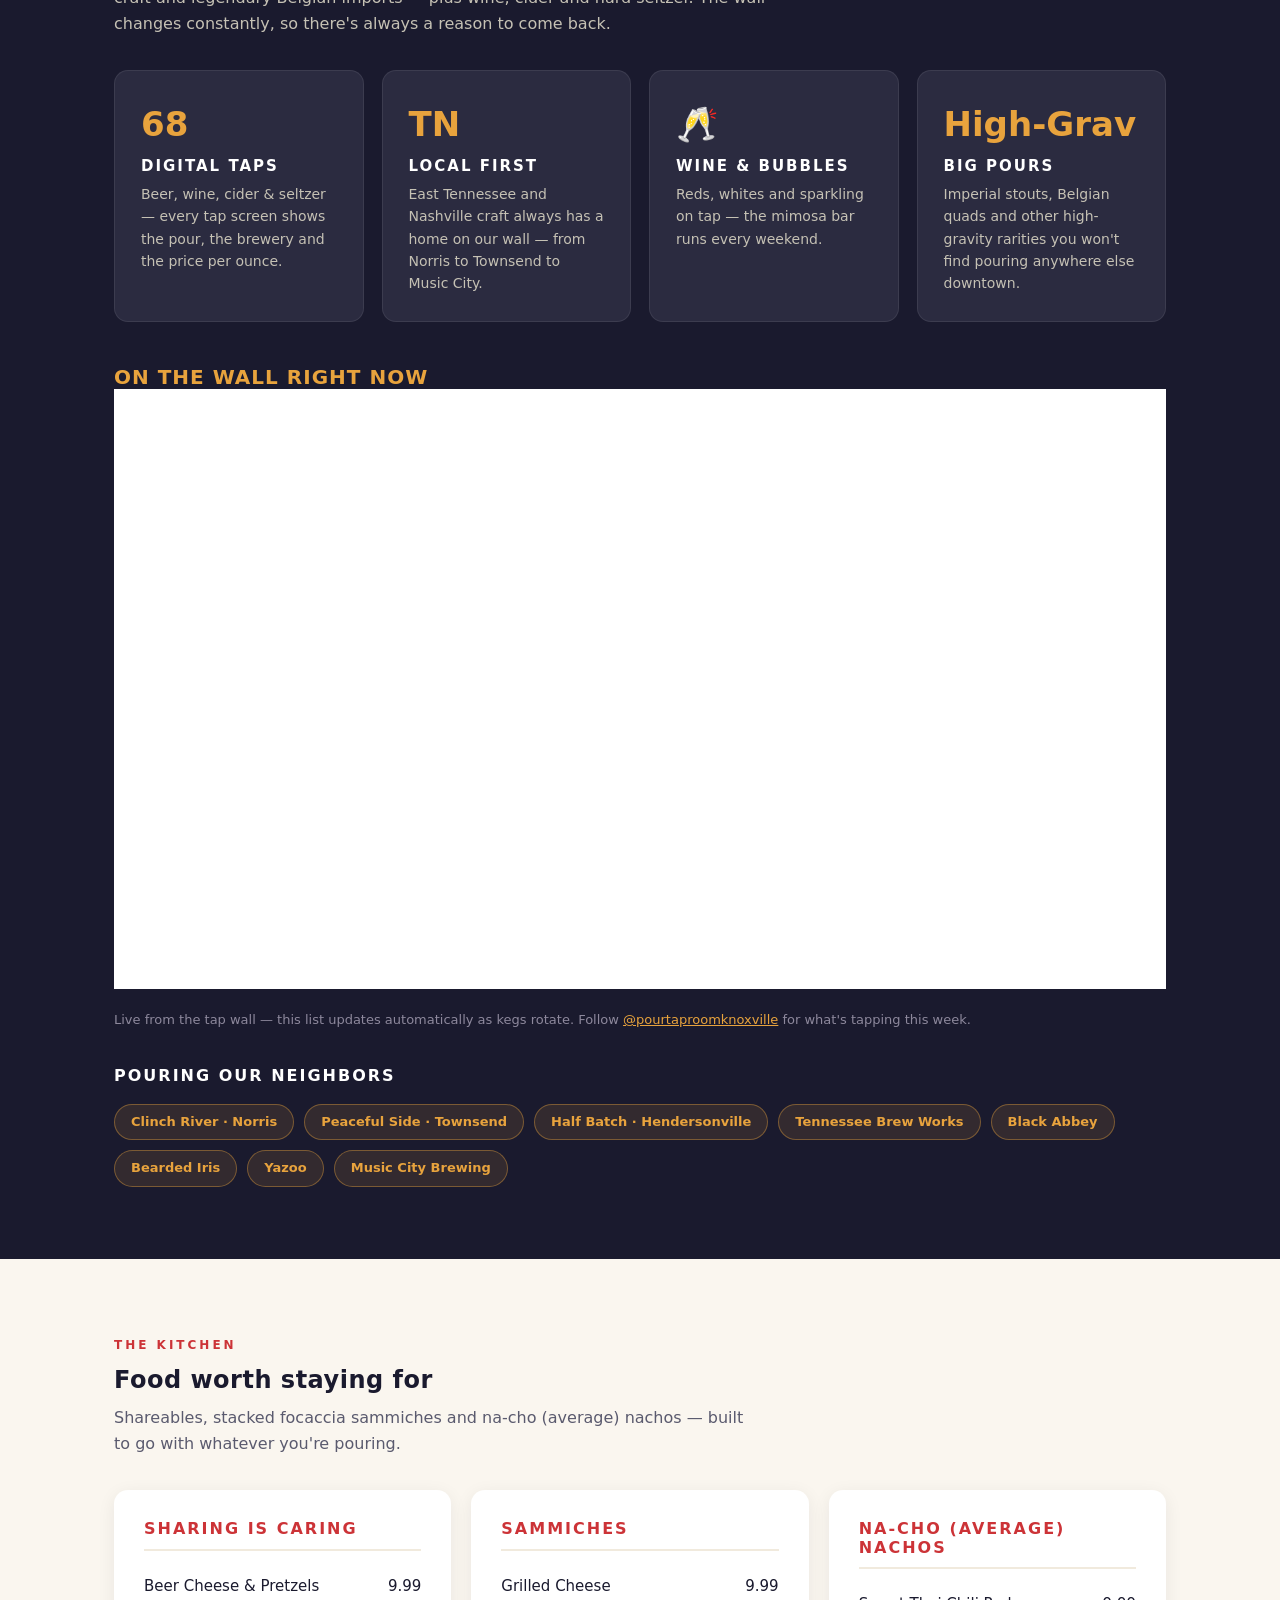
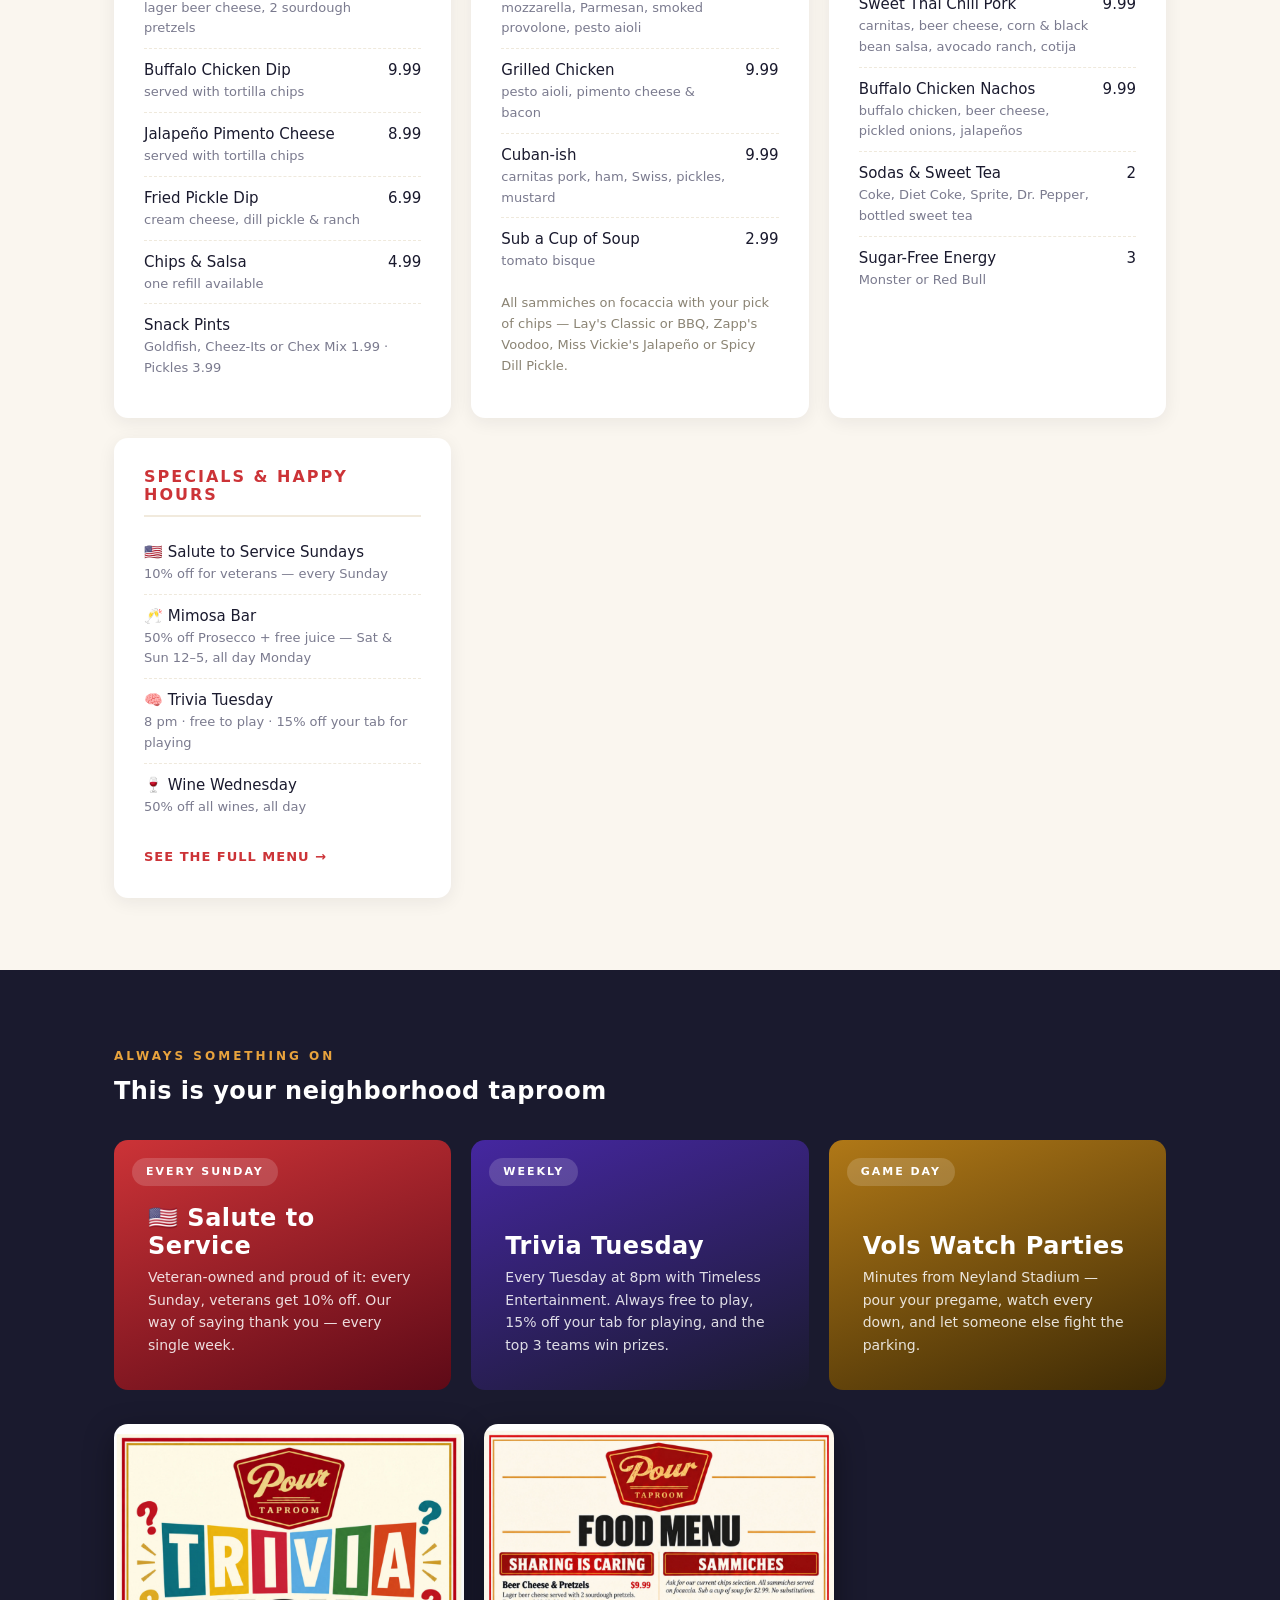
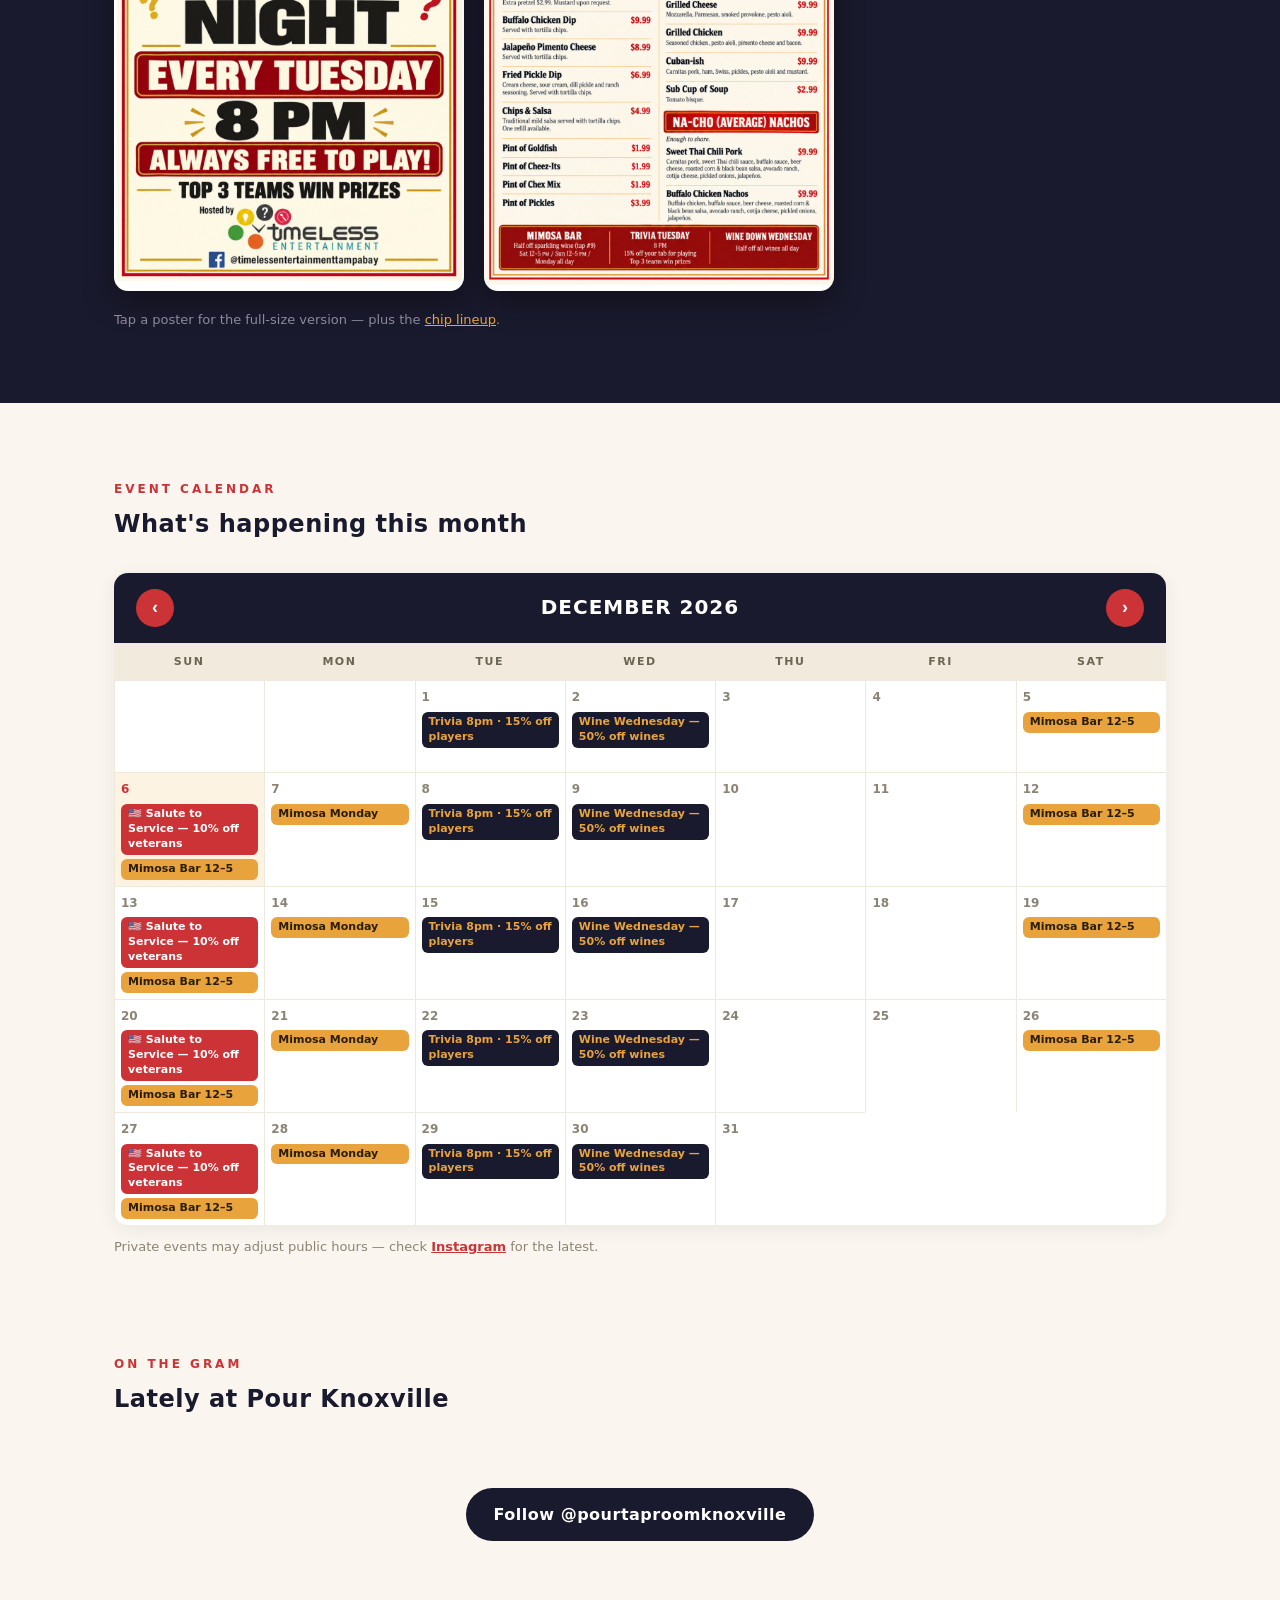
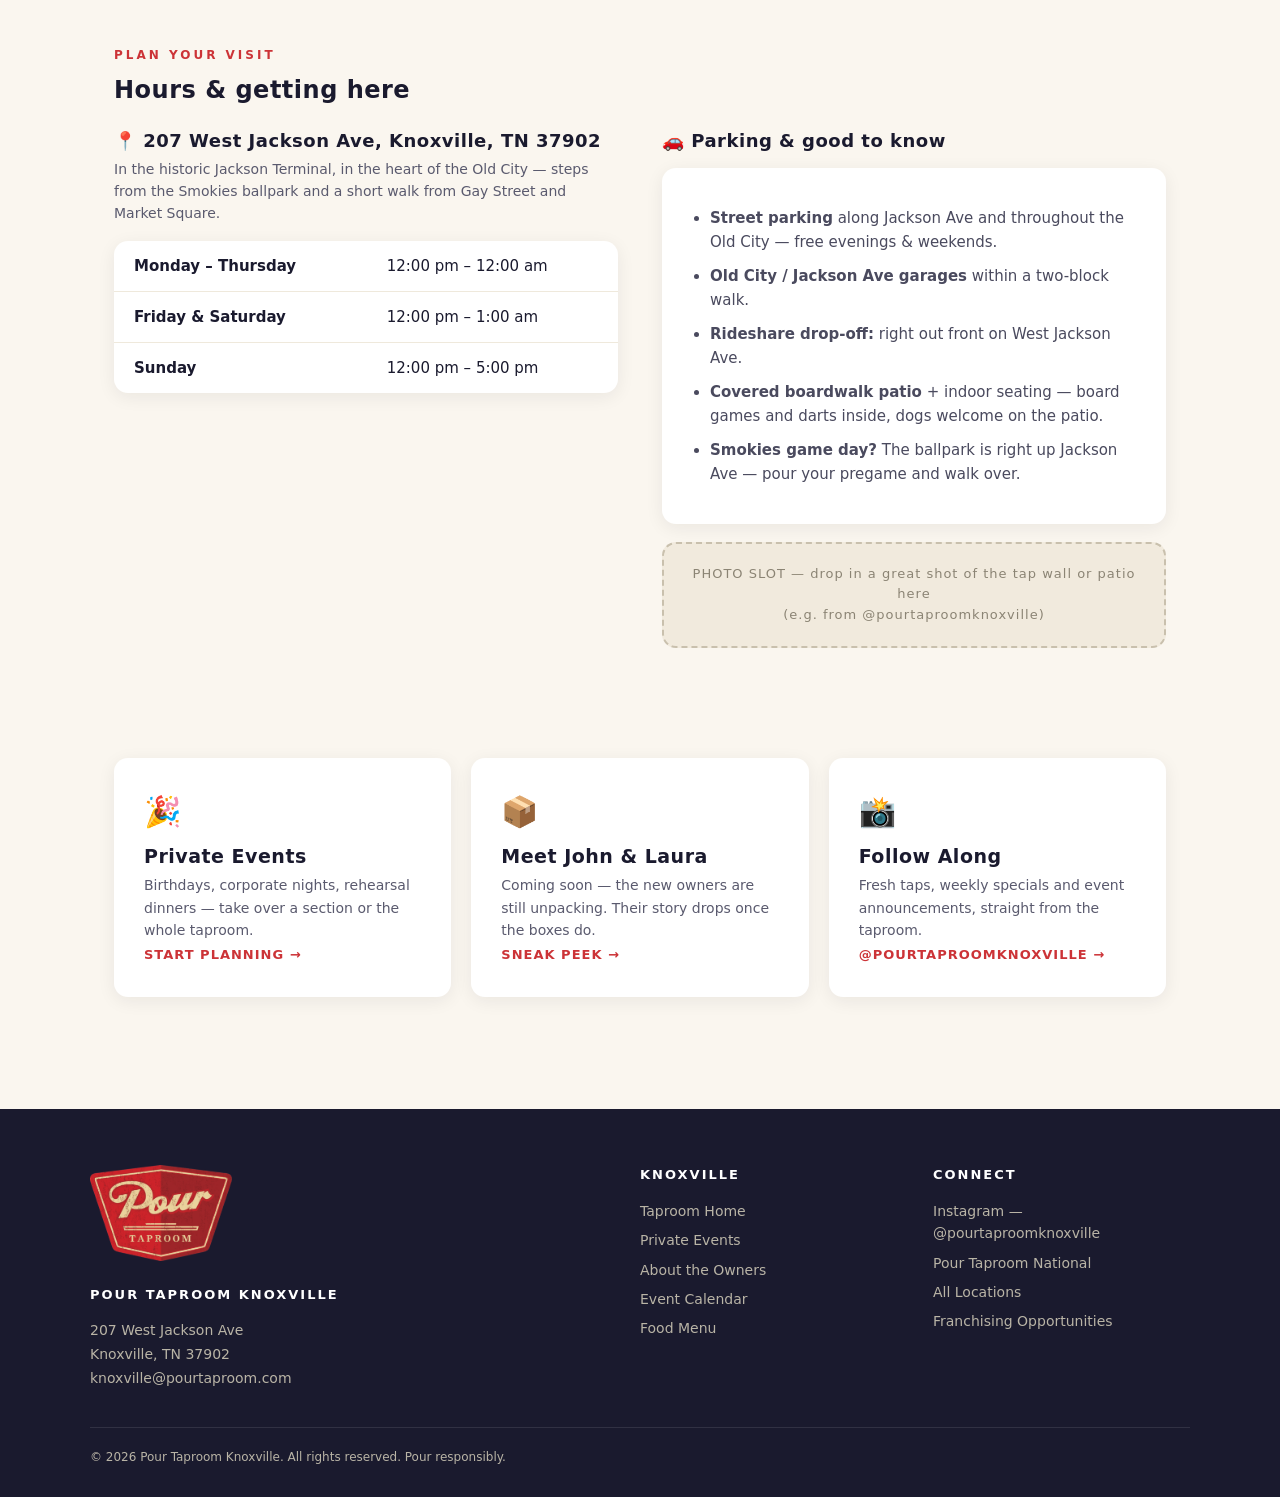
==== commit c7c24adc: "Swap static tap grid for live iPourIt tap list (bar id 125) iPourIt fixed the divide-by-zero on thei" ====
--- a/index.html
+++ b/index.html
@@ -130,31 +130,13 @@
       <div class="tap-card"><b>🥂</b><h4>Wine &amp; Bubbles</h4><p>Reds, whites and sparkling on tap — the mimosa bar runs every weekend.</p></div>
       <div class="tap-card"><b>High-Grav</b><h4>Big Pours</h4><p>Imperial stouts, Belgian quads and other high-gravity rarities you won't find pouring anywhere else downtown.</p></div>
     </div>
-    <!-- LIVE TAP LIST SLOT ================================================
-         The Atlanta site shows a live, always-current tap list by embedding
-         iPourIt's "on tap" iframe (Beltline example):
-           <iframe src="https://ipourit.com/ontapiframe?barid=386&wrapper=true"
-                   style="width:100%;height:480px;border:0;background:#fff"
-                   loading="lazy" title="Live tap list"></iframe>
-         Knoxville runs a digital tap system but its public embed is not
-         enabled (confirmed: no Knoxville venue exists on this endpoint).
-         ACTION for John & Laura: ask iPourIt support (ipouritinc.com) for
-         the venue's "on tap iframe" link / bar id, then replace the static
-         "Recently on the wall" grid below with the iframe above.
-         ================================================================= -->
-    <h3 style="margin-top:44px;font-size:20px;letter-spacing:1px;text-transform:uppercase;color:var(--gold)">Recently on the wall</h3>
-    <div class="pour-list">
-      <div class="pour-item"><b>LiL SLURP <span class="abv">Hazy IPA</span></b><span>NoDa Brewing Co. &middot; Charlotte, NC</span></div>
-      <div class="pour-item"><b>Back Seat IPA <span class="abv">IPA</span></b><span>Half Batch Brewing &middot; Hendersonville, TN</span></div>
-      <div class="pour-item"><b>Chimay Grande R&eacute;serve <span class="abv">9.0%</span></b><span>Bi&egrave;res de Chimay &middot; Belgium</span></div>
-      <div class="pour-item"><b>Ten FIDY <span class="abv">10.5%</span></b><span>Oskar Blues &middot; Imperial Stout</span></div>
-      <div class="pour-item"><b>Maduro Brown Ale <span class="abv">Brown</span></b><span>Cigar City Brewing &middot; Tampa, FL</span></div>
-      <div class="pour-item"><b>60 Minute IPA <span class="abv">6.0%</span></b><span>Dogfish Head &middot; IPA</span></div>
-      <div class="pour-item"><b>Franco's Mexican Lager <span class="abv">Lager</span></b><span>Clinch River Brewing &middot; Norris, TN</span></div>
-      <div class="pour-item"><b>Hippies &amp; Cowboys <span class="abv">IPA</span></b><span>Tennessee Brew Works &middot; Nashville</span></div>
-      <div class="pour-item"><b>Queen Bee <span class="abv">Sour</span></b><span>Bearded Iris Brewing &middot; Nashville</span></div>
-    </div>
-    <p style="font-size:13px;color:#8d889c;margin-top:14px">A taste of recent pours — the wall rotates daily. Follow <a href="https://www.instagram.com/pourtaproomknoxville/" target="_blank" rel="noopener" style="color:var(--gold)">@pourtaproomknoxville</a> for what's tapping this week.</p>
+    <!-- Live tap list: iPourIt public feed for Pour Taproom Knoxville (bar id 125).
+         Enabled by iPourIt support Nov 18 2026 (ticket 105530). -->
+    <h3 style="margin-top:44px;font-size:20px;letter-spacing:1px;text-transform:uppercase;color:var(--gold)">On the wall right now</h3>
+    <iframe src="https://ipourit.com/ontapiframe?barid=125&wrapper=true"
+            style="width:100%;height:600px;border:0;background:#fff"
+            loading="lazy" title="Live tap list — Pour Taproom Knoxville"></iframe>
+    <p style="font-size:13px;color:#8d889c;margin-top:14px">Live from the tap wall — this list updates automatically as kegs rotate. Follow <a href="https://www.instagram.com/pourtaproomknoxville/" target="_blank" rel="noopener" style="color:var(--gold)">@pourtaproomknoxville</a> for what's tapping this week.</p>
     <h3 style="margin-top:36px;font-size:16px;letter-spacing:2px;text-transform:uppercase">Pouring our neighbors</h3>
     <div class="brew-chips">
       <span>Clinch River &middot; Norris</span>
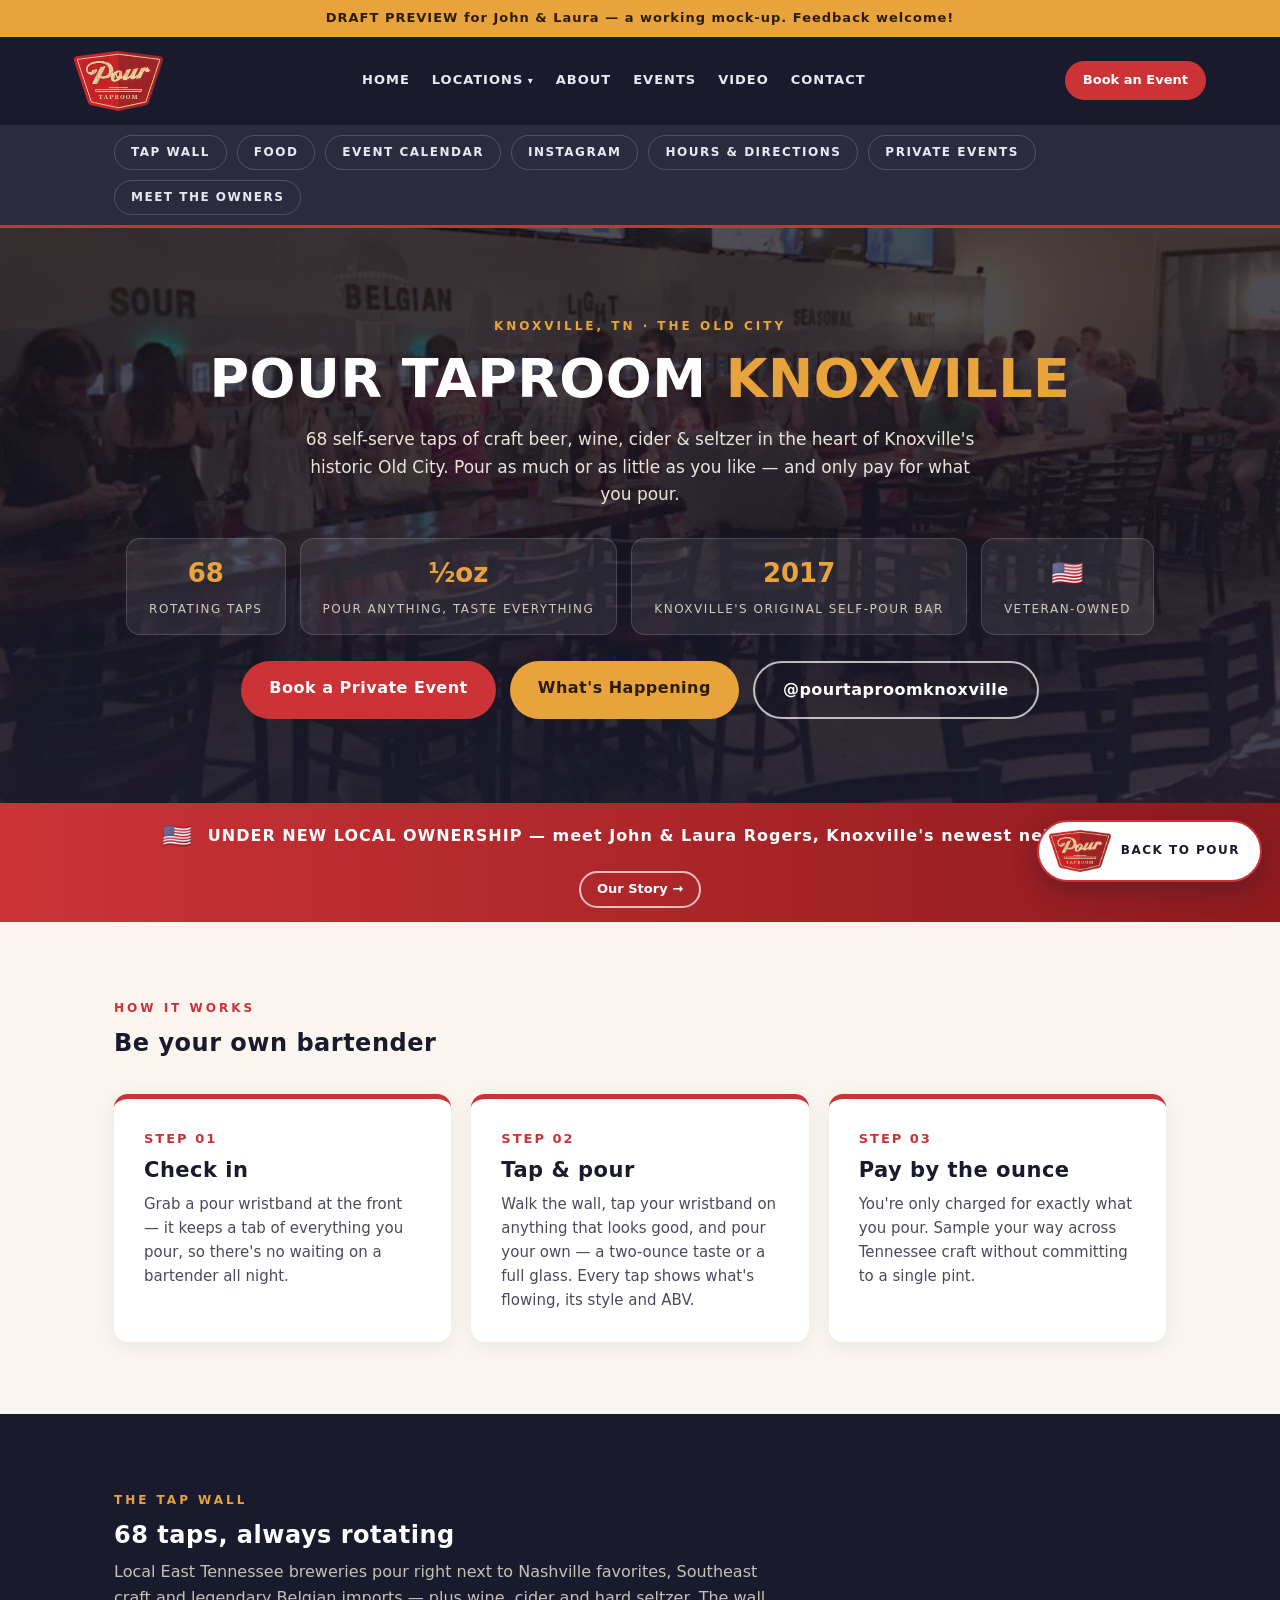
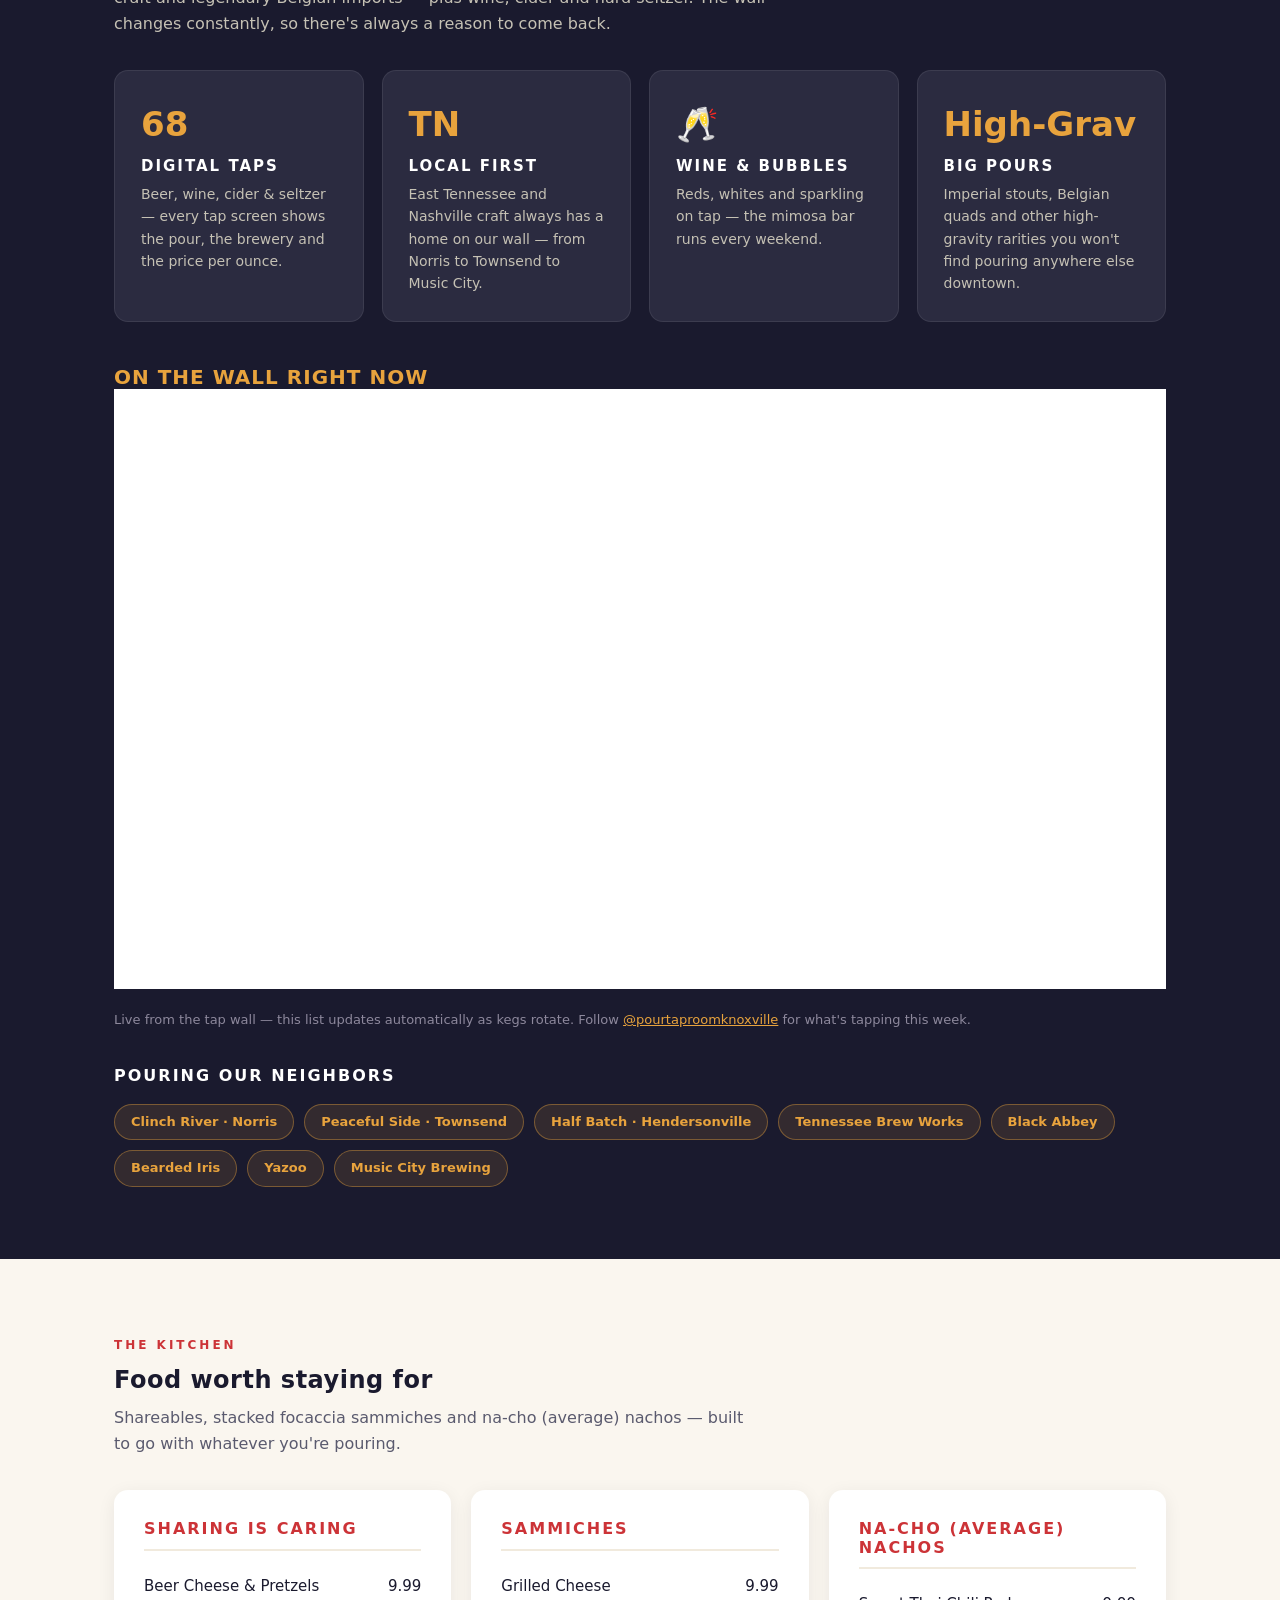
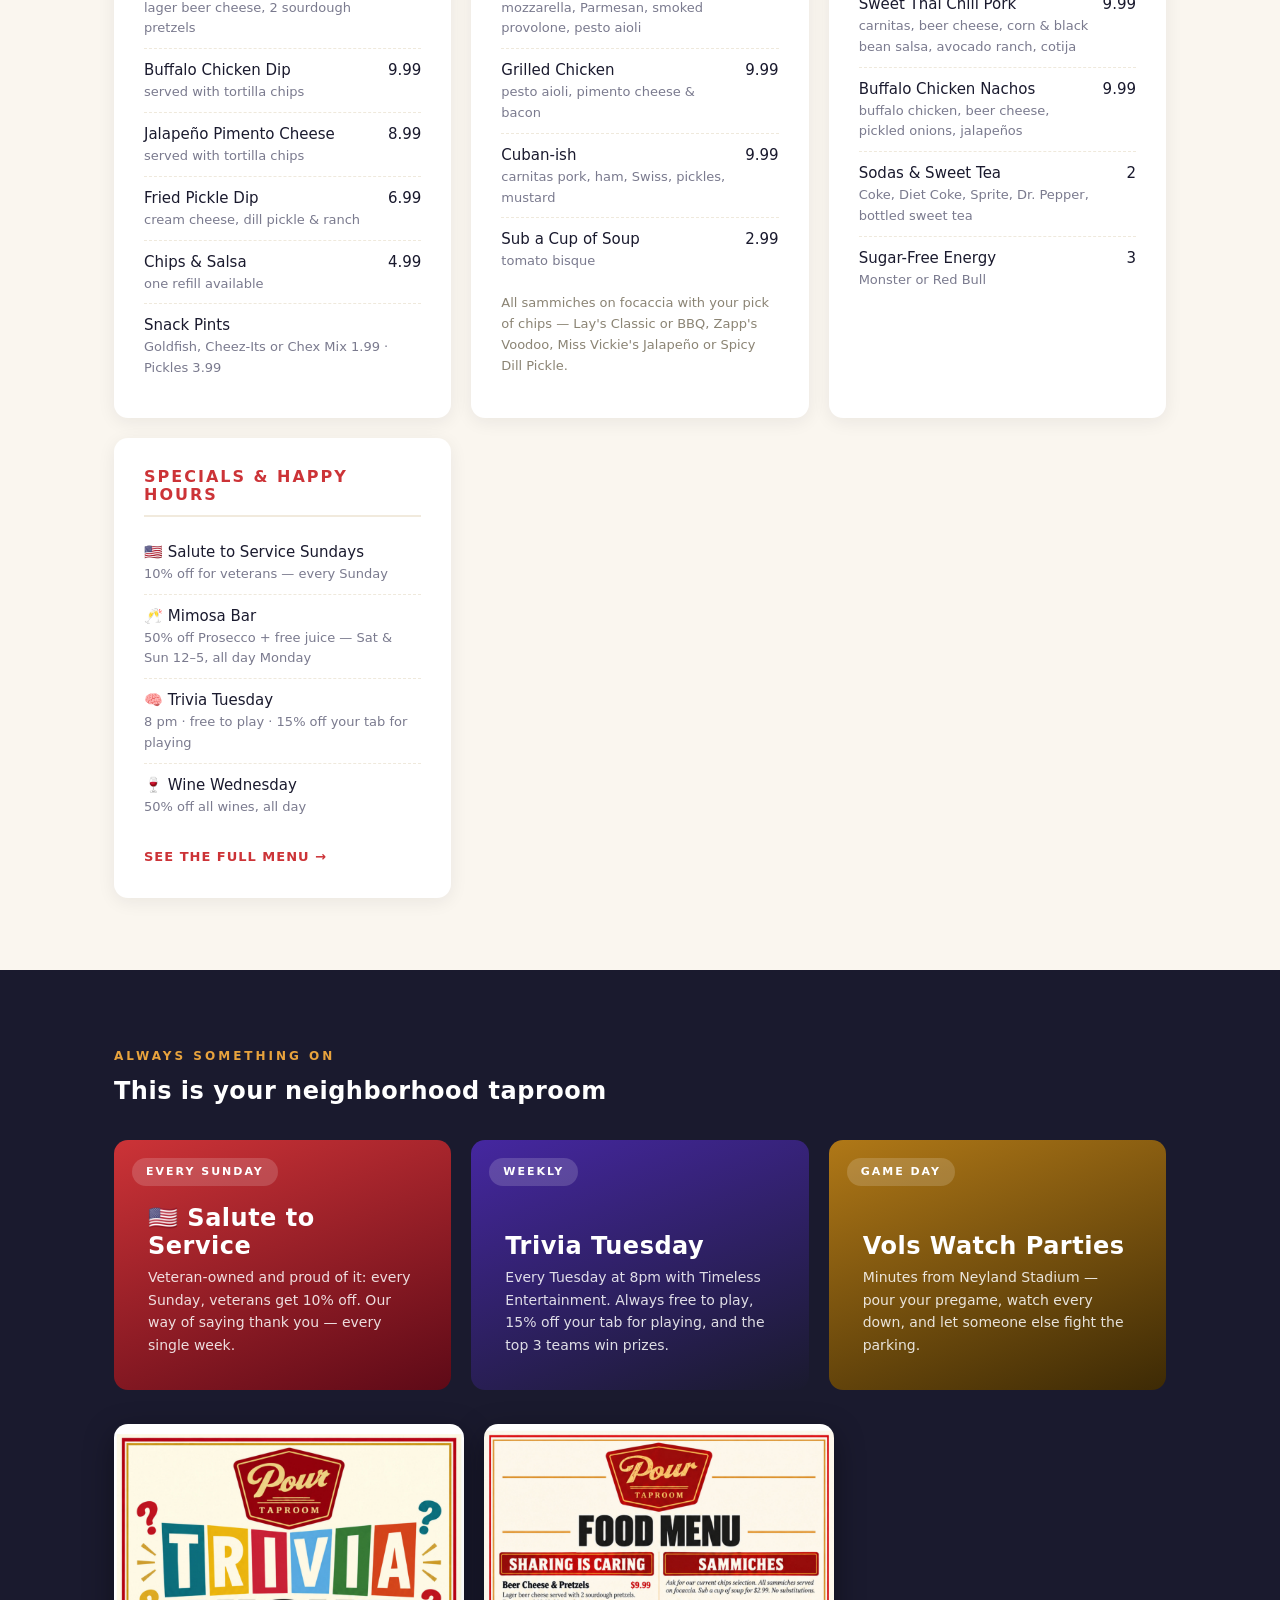
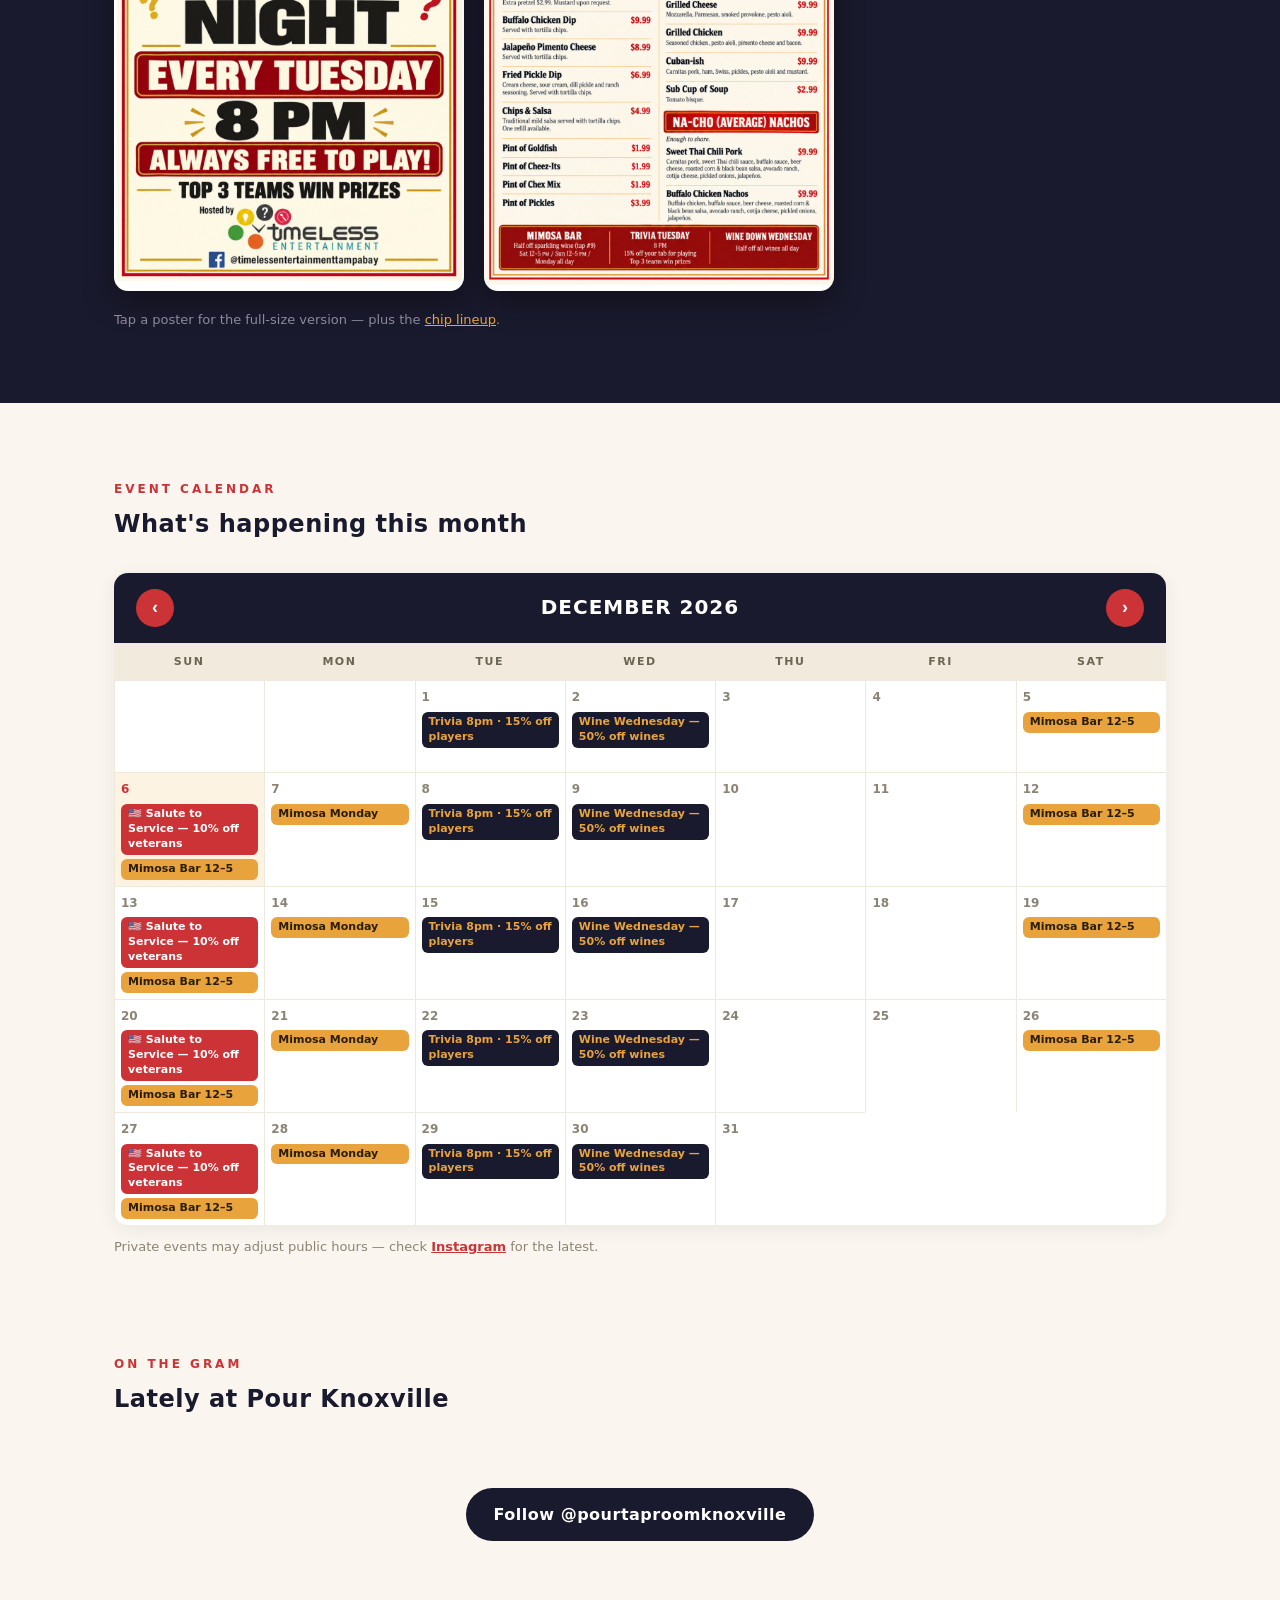
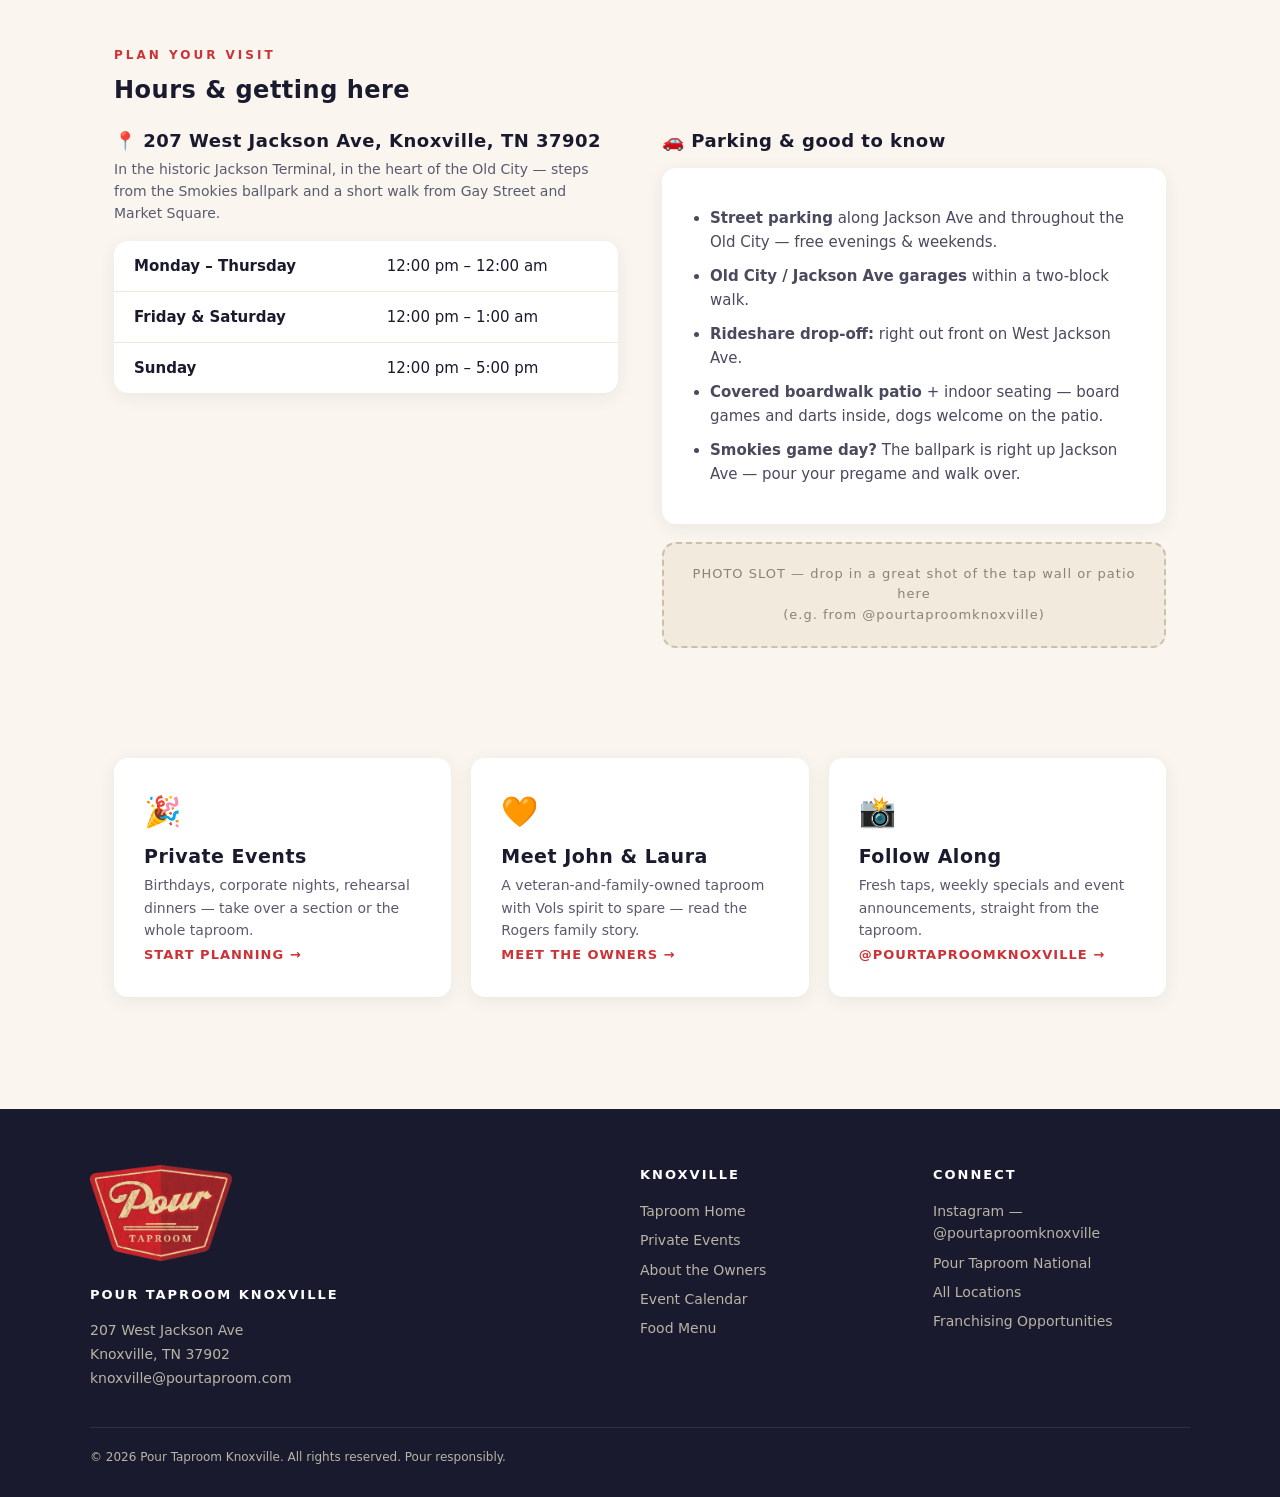
==== commit 136ac2ff: "Meet the Owners page: John & Laura Rogers bio + family photos Bio text supplied by Laura Rogers (Nov" ====
--- a/index.html
+++ b/index.html
@@ -276,7 +276,7 @@
 <section class="section" style="padding-top:10px">
   <div class="strip">
     <a href="private-events/"><div class="emoji">🎉</div><h4>Private Events</h4><p>Birthdays, corporate nights, rehearsal dinners — take over a section or the whole taproom.</p><span class="go">Start Planning &rarr;</span></a>
-    <a href="about/"><div class="emoji">📦</div><h4>Meet John &amp; Laura</h4><p>Coming soon — the new owners are still unpacking. Their story drops once the boxes do.</p><span class="go">Sneak Peek &rarr;</span></a>
+    <a href="about/"><div class="emoji">🧡</div><h4>Meet John &amp; Laura</h4><p>A veteran-and-family-owned taproom with Vols spirit to spare — read the Rogers family story.</p><span class="go">Meet the Owners &rarr;</span></a>
     <a href="https://www.instagram.com/pourtaproomknoxville/" target="_blank" rel="noopener"><div class="emoji">📸</div><h4>Follow Along</h4><p>Fresh taps, weekly specials and event announcements, straight from the taproom.</p><span class="go">@pourtaproomknoxville &rarr;</span></a>
   </div>
 </section>
